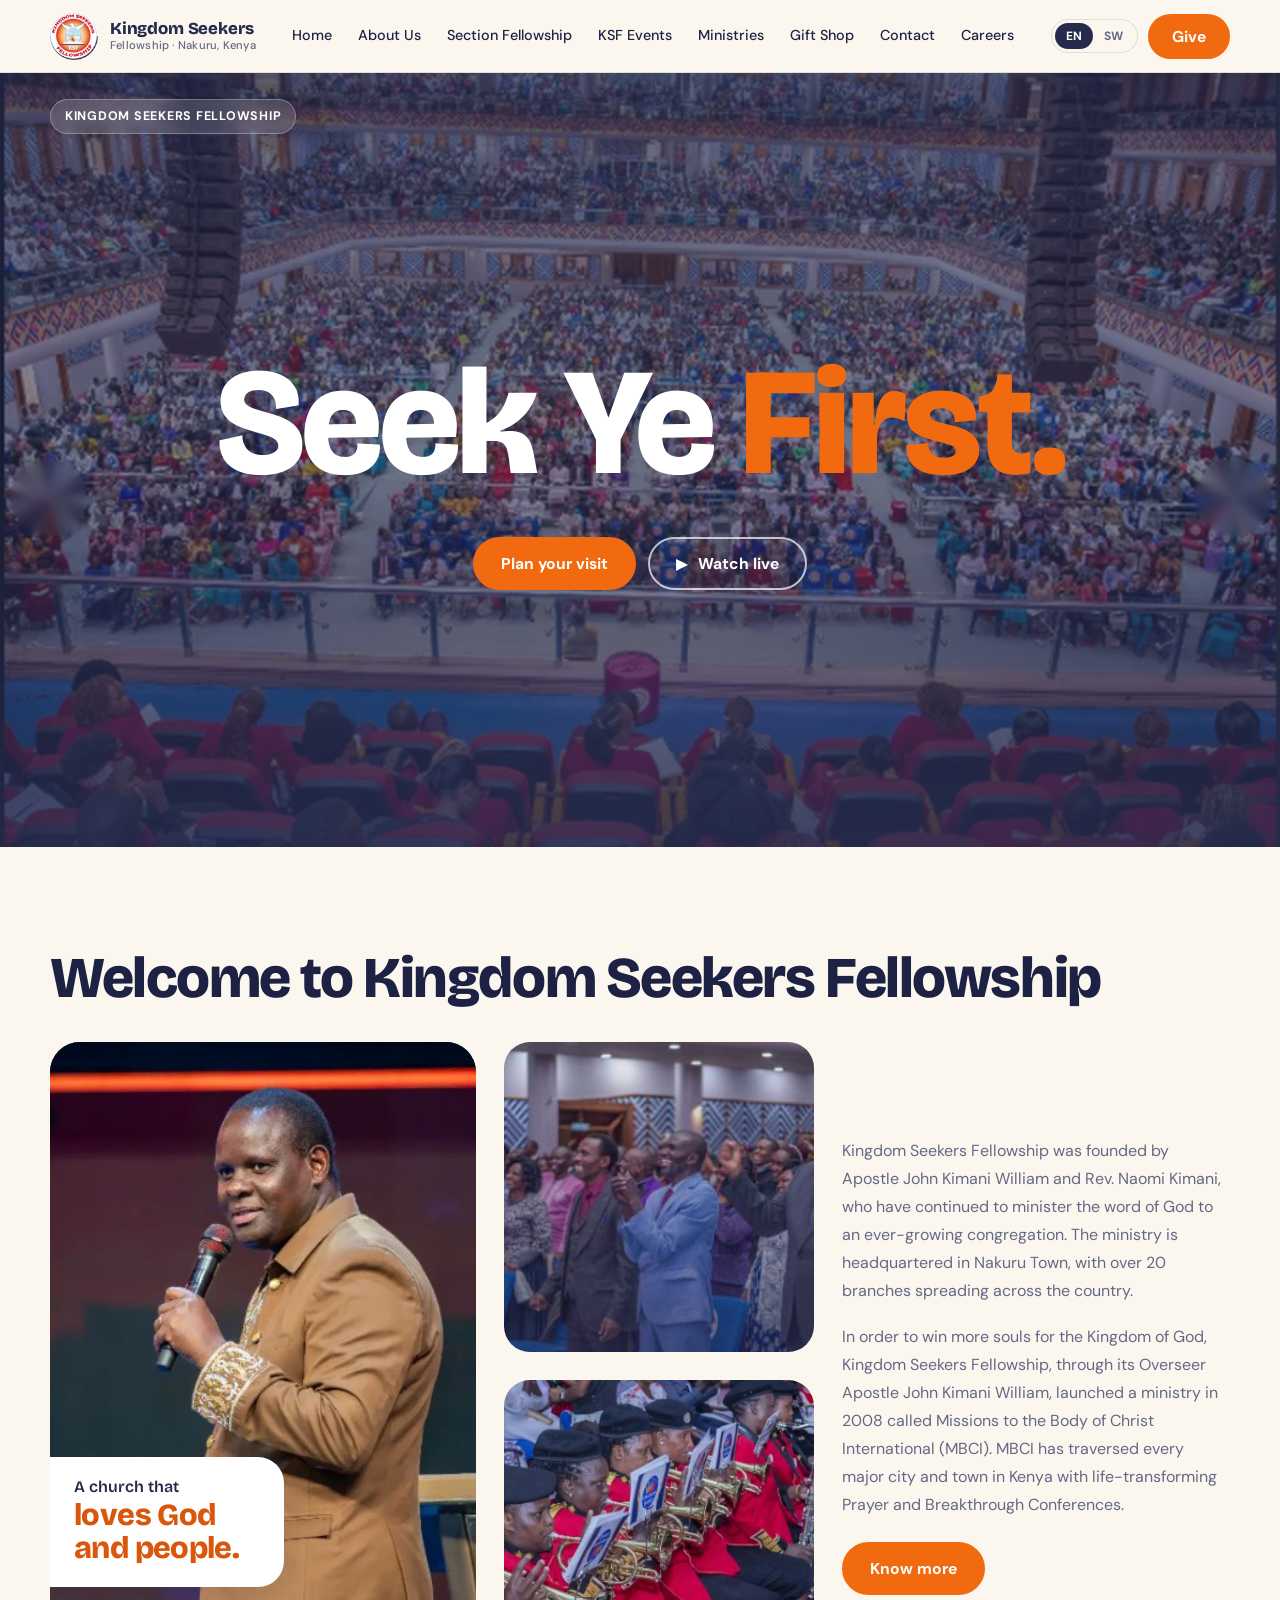
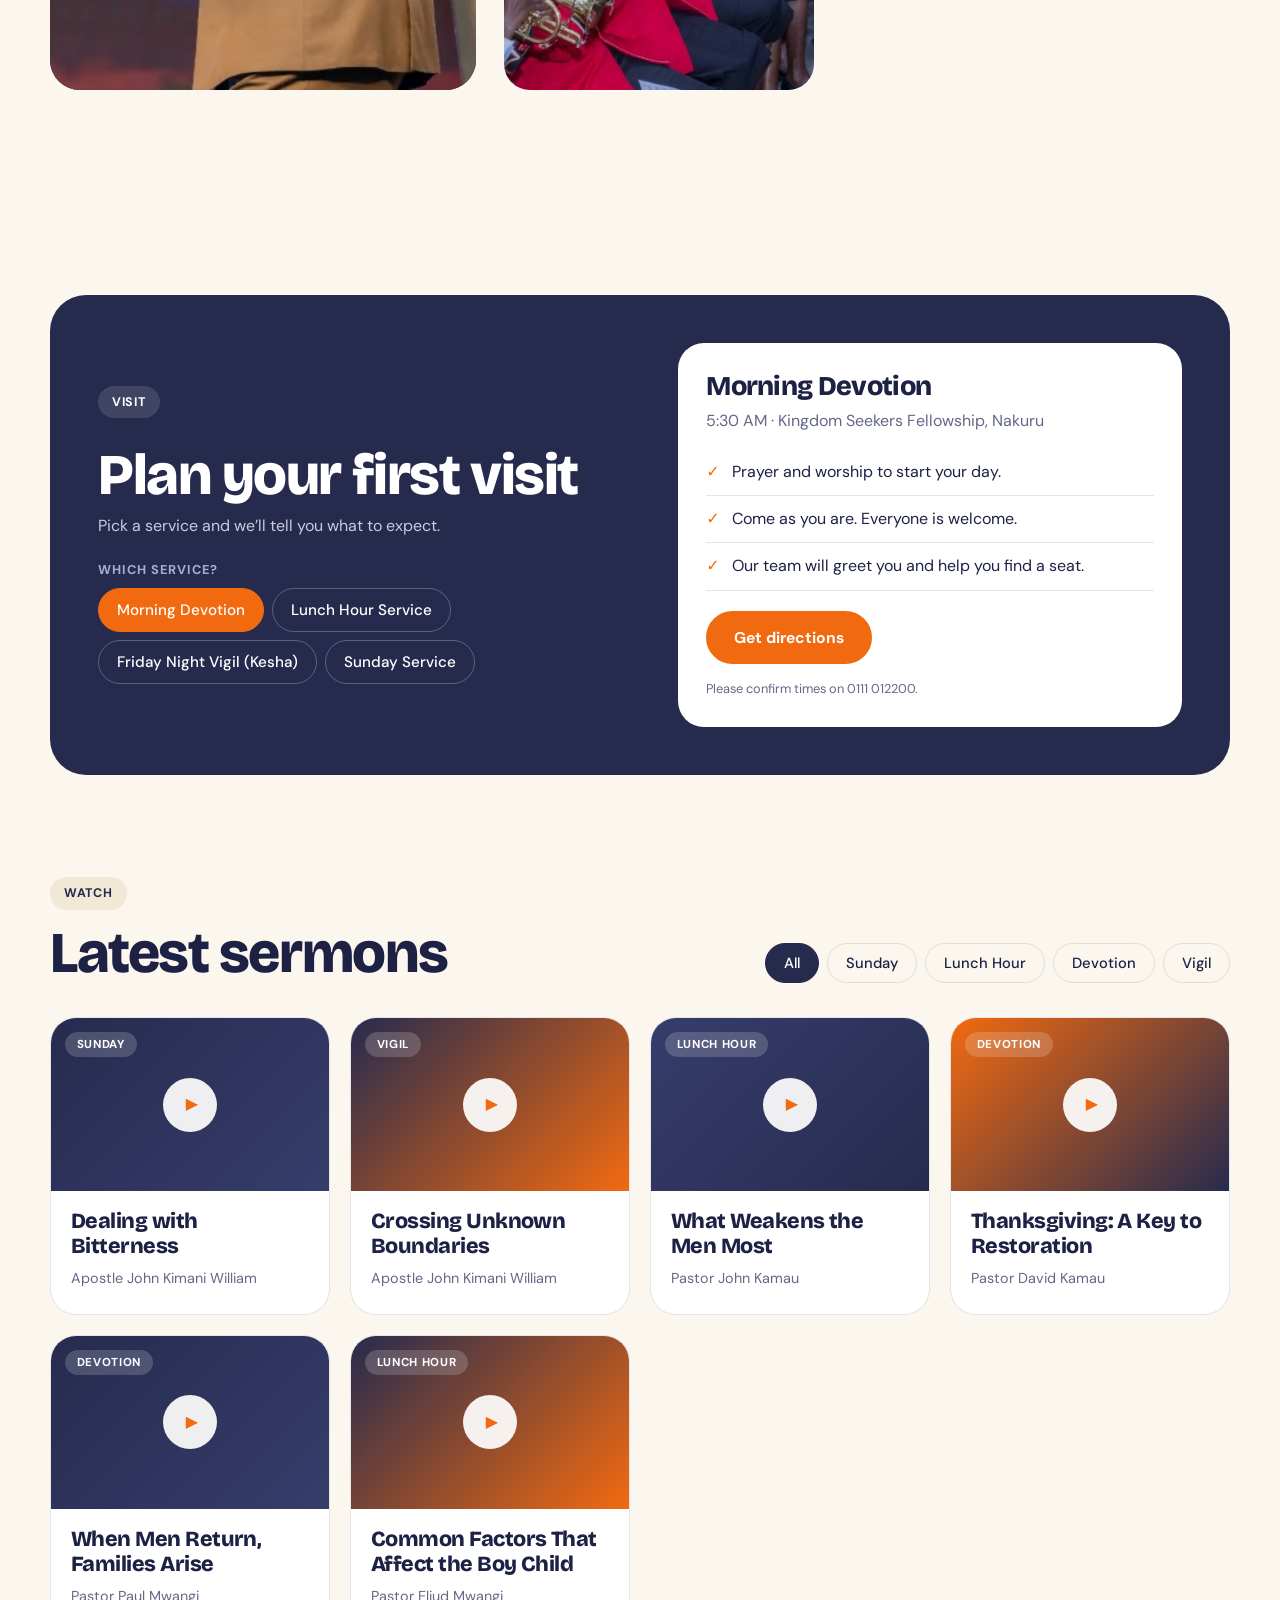
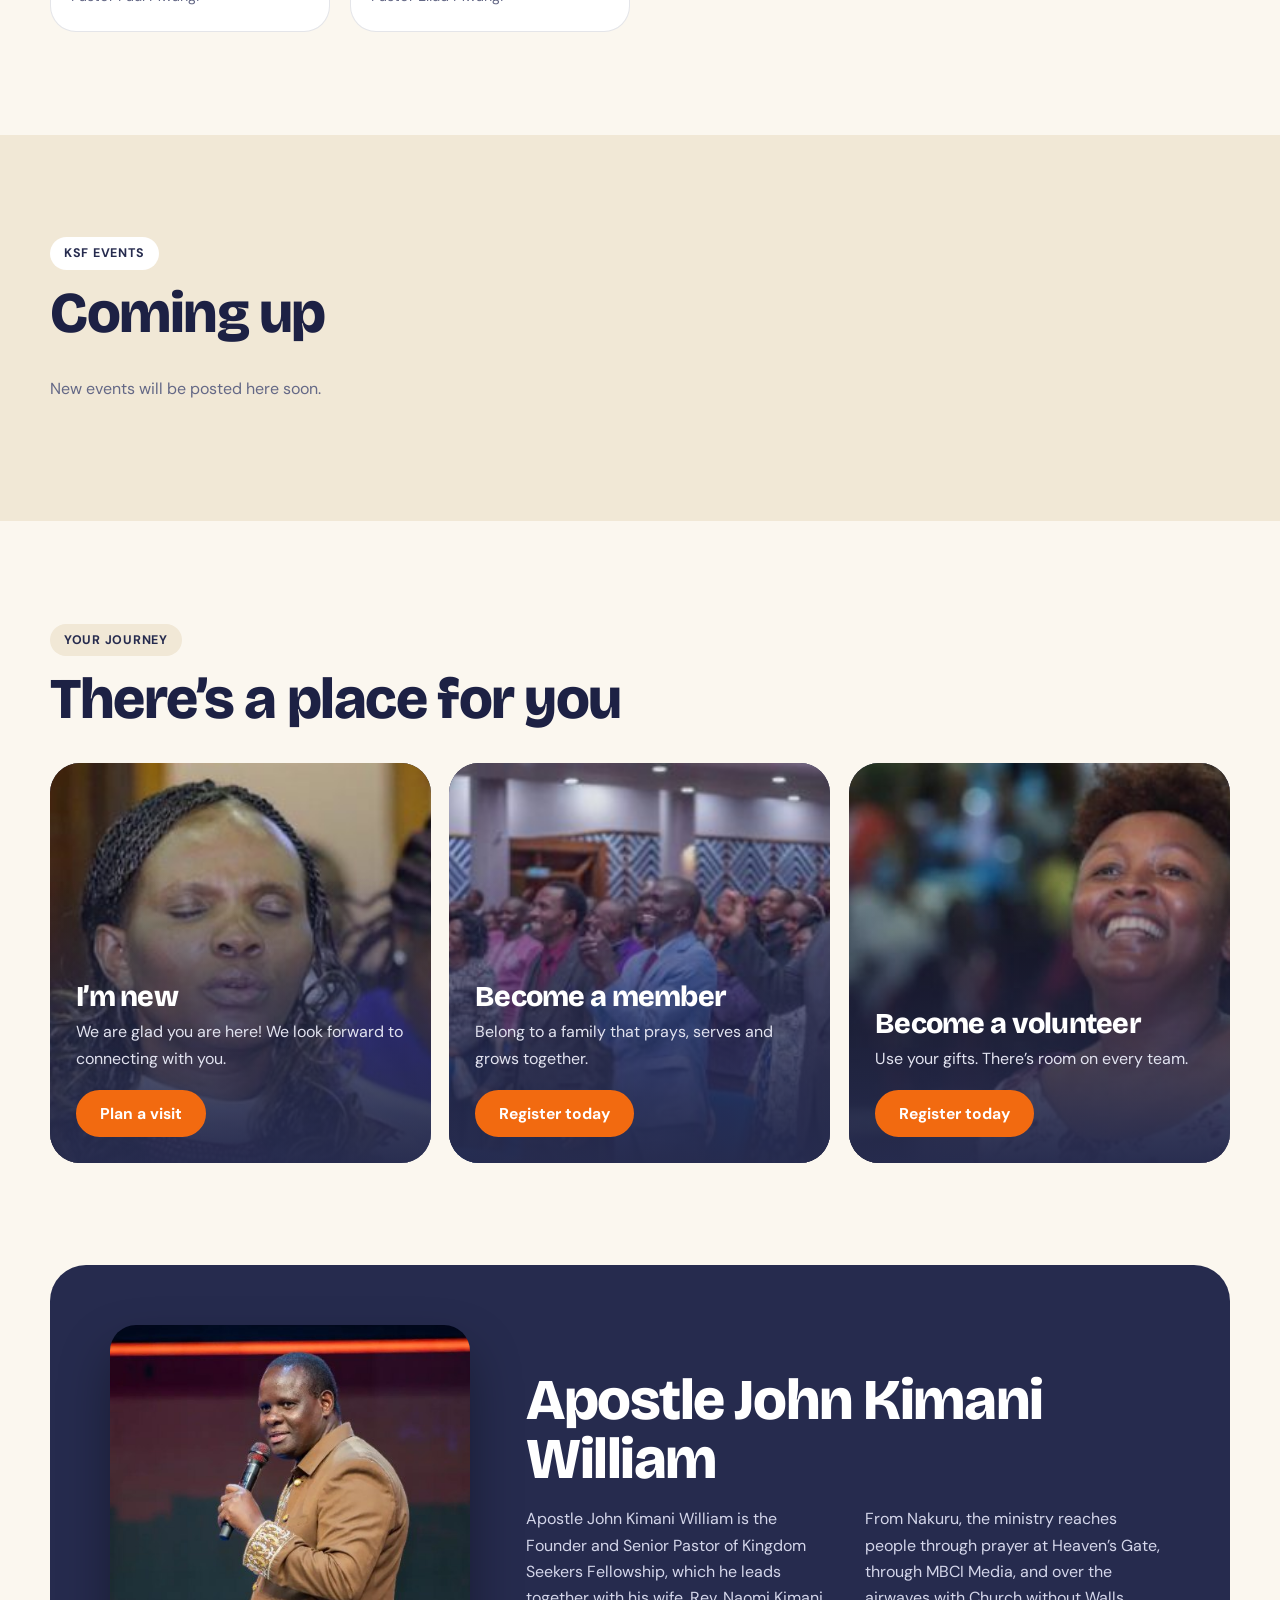
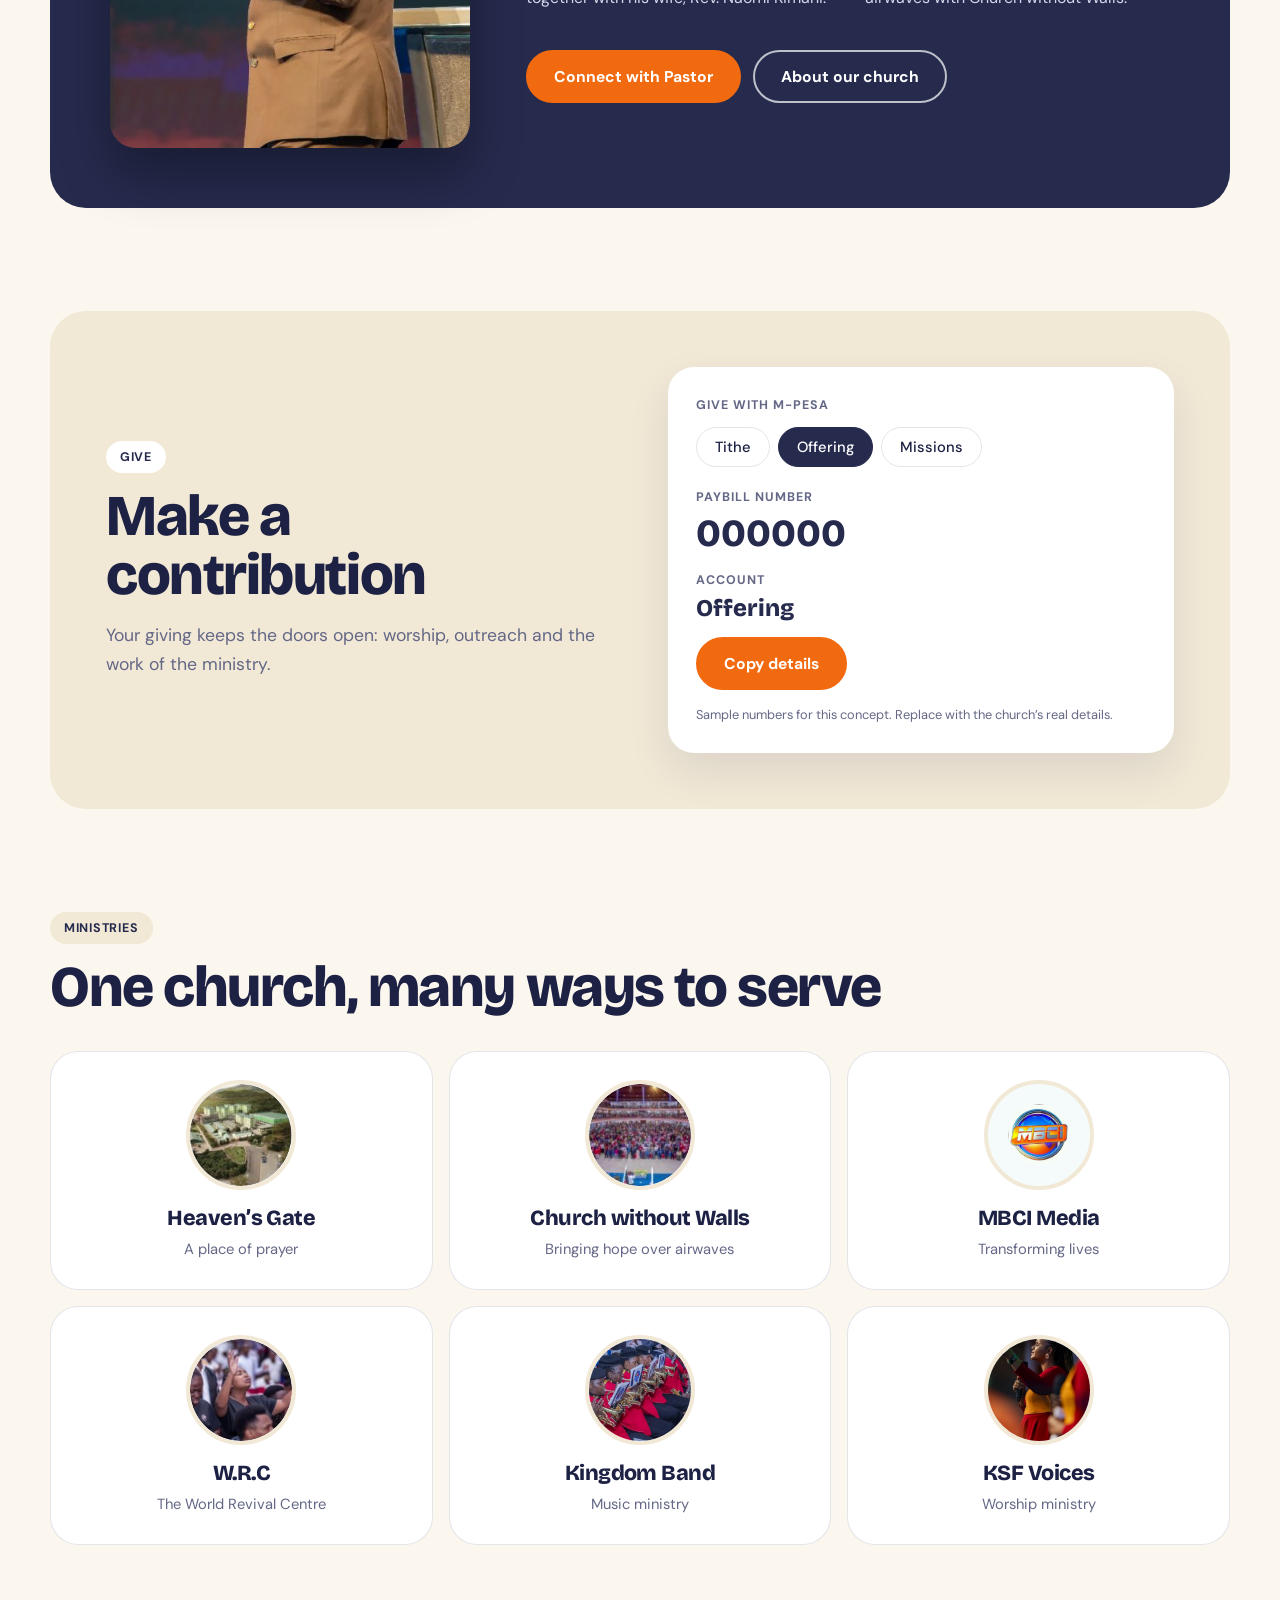
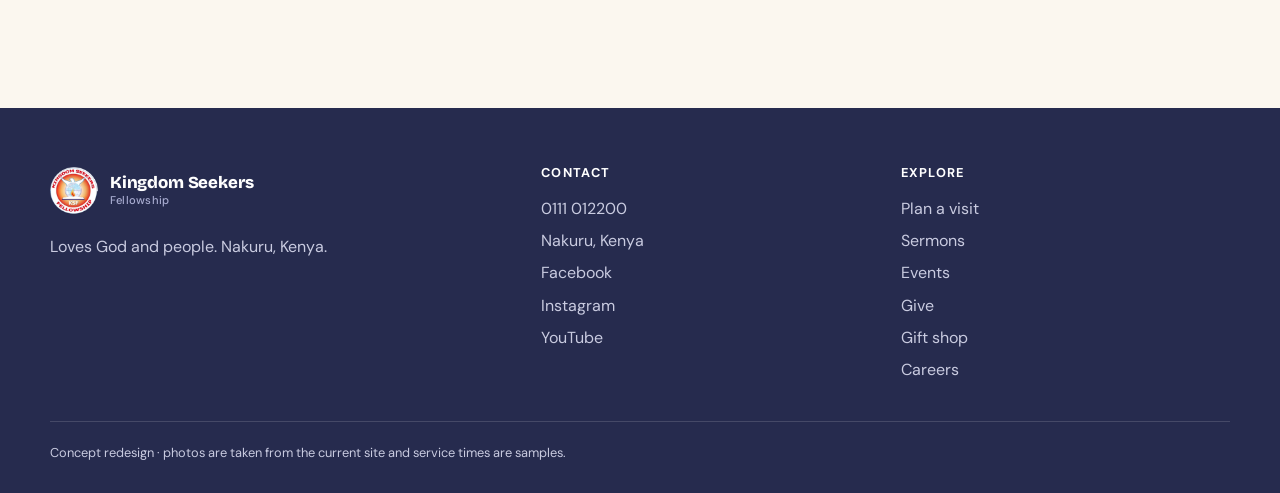
==== index.html @ b2d561f0 "first commit" ====
<!DOCTYPE html>
<html lang="en"><head>
<meta charset="utf-8">
<meta name="viewport" content="width=device-width, initial-scale=1, viewport-fit=cover">
<meta name="color-scheme" content="light">
<title>Kingdom Seekers Fellowship — Seek Ye First (concept)</title>
<link rel="preconnect" href="https://fonts.googleapis.com"><link rel="preconnect" href="https://fonts.gstatic.com" crossorigin>
<link href="https://fonts.googleapis.com/css2?family=Bricolage+Grotesque:opsz,wght@12..96,500;12..96,700;12..96,800&family=DM+Sans:wght@400;500;700&display=swap" rel="stylesheet">
<link rel="stylesheet" href="style.css">
<link rel="stylesheet" href="fixes.css">
<link rel="stylesheet" href="intro.css">
</head>
<body>
<header><div class="w nb">
  <a class="br" href="#top"><img src="images/logo.png" alt="KSF logo"><span>Kingdom Seekers<small>Fellowship · Nakuru, Kenya</small></span></a>
  <nav id="nav"><a href="#top" data-t="home">Home</a><a href="about.html" data-t="about">About Us</a><a href="#" data-soon>Section Fellowship</a><a href="#events" data-t="kev">KSF Events</a><a href="#ministries" data-t="min">Ministries</a><a href="#" data-soon data-t="gift">Gift Shop</a><a href="#contact" data-t="contact">Contact</a><a href="#" data-soon data-t="careers">Careers</a><a class="ng" href="#give" data-t="give">Give</a></nav>
  <div class="rt"><div class="lg" role="group" aria-label="Language"><button data-l="en" aria-pressed="true">EN</button><button data-l="sw" aria-pressed="false">SW</button></div><a class="btn" href="#give" data-t="give">Give</a><button class="mn" id="mn" aria-label="Menu" aria-expanded="false">☰</button></div>
</div></header>
<main id="top">
<section class="hero" style="--hb:url(images/hero.jpg)"><span class="eb" data-t="eb">Kingdom Seekers Fellowship</span><div class="w"><h1 class="rv"><span data-t="h1a">Seek Ye</span> <em data-t="h1b">First.</em></h1><div class="row rv"><a class="btn" href="#visit" data-t="plan">Plan your visit</a><a class="btn o" href="#watch"><span aria-hidden="true">▶</span><span data-t="wl">Watch live</span></a></div></div></section>

<section class="sec" id="intro"><div class="w">
  <div class="hd rv"><div><h2 data-t="wel">Welcome to Kingdom Seekers Fellowship</h2></div></div>
  <div class="wl rv">
    <div class="wl-main">
      <img src="images/apostle.jpg" alt="Apostle John Kimani William ministering at the pulpit">
      <p class="wl-tag"><span data-t="wt1">A church that</span><b data-t="wt2">loves God and people.</b></p>
    </div>
    <div class="wl-stack">
      <img src="images/crowd.jpg" alt="The congregation worshipping in the main auditorium">
      <img src="images/band.jpg" alt="The praise team leading worship on stage">
    </div>
    <div class="wl-text">
      <p data-t="wlp1">Kingdom Seekers Fellowship was founded by Apostle John Kimani William and Rev. Naomi Kimani, who have continued to minister the word of God to an ever-growing congregation. The ministry is headquartered in Nakuru Town, with over 20 branches spreading across the country.</p>
      <p data-t="wlp2">In order to win more souls for the Kingdom of God, Kingdom Seekers Fellowship, through its Overseer Apostle John Kimani William, launched a ministry in 2008 called Missions to the Body of Christ International (MBCI). MBCI has traversed every major city and town in Kenya with life-transforming Prayer and Breakthrough Conferences.</p>
      <a class="btn" href="about.html" data-t="wlk">Know more</a>
    </div>
  </div>
</div></section>

<section class="sec" id="visit"><div class="w"><div class="plan rv"><div class="pg"><div class="pl"><span class="eb" style="background:rgba(255,255,255,.12);color:#fff" data-t="visit">Visit</span><h2 data-t="pv">Plan your first visit</h2><p>Pick a service and we’ll tell you what to expect.</p><div class="q"><h4>Which service?</h4><div class="opts" id="o1"></div></div></div><div class="res" id="res"></div></div></div></div></section>

<section class="sec" id="watch" style="padding-top:0"><div class="w">
  <div class="hd rv"><div><span class="eb" data-t="watch">Watch</span><h2>Latest sermons</h2></div><div class="chips" id="sf" role="group" aria-label="Filter sermons"></div></div>
  <div class="gr" id="sg"></div></div></section>

<section class="sec" id="events" style="background:var(--sand)"><div class="w"><div class="hd rv"><div><span class="eb" style="background:#fff" data-t="kev">KSF Events</span><h2>Coming up</h2></div></div>
<article class="fest rv" id="fest"><button class="fl" id="flb" type="button" aria-label="View the flyer larger"><img src="images/flyer.jpg" alt="Flyer: November Word and Prayer Festival, 2nd to 6th November 2026"></button>
<div class="fd"><span class="cd" id="cd">2nd – 6th November 2026</span><h3>November Word &amp; Prayer Festival</h3><p class="th2">Praying for the Mountain of Business · Divine Strategies for Wealth</p>
<p class="qt">Tired of toiling without seeing profit? <b>Isaiah 48:17</b> “I am the LORD thy God which teacheth thee to profit!”</p>
<p>Come and receive divine strategies for wealth creation as ministers carrying diverse graces in the marketplace minister to us.</p>
<ul class="mt"><li><strong>Dates</strong><span>2nd – 6th November 2026</span></li><li><strong>Venue</strong><span>Heaven’s Gate Prayer Mountain – Church Without Walls</span></li><li><strong>Sessions</strong><span>Morning Devotion · 5:30 AM<br>Lunch Hour · 12:30 PM<br>Kesha (Overnight Prayer) · Friday, 9:30 PM<br>Other sessions · 9:30 AM &amp; 3:30 PM</span></li></ul>
<p style="color:var(--mute)">Don’t miss this divine appointment. Invite your family, friends and business associates!</p>
<div class="row"><a class="btn" id="wa" target="_blank" rel="noopener" href="#">Invite someone</a><a class="btn o" target="_blank" rel="noopener" href="https://www.google.com/maps/search/?api=1&query=Heaven%27s+Gate+Prayer+Mountain+Church+Without+Walls">Get directions</a><a class="btn o" id="gc2" target="_blank" rel="noopener" href="#">Add to calendar</a></div></div></article>
<p id="noev" class="rv" style="display:none;color:var(--mute)">New events will be posted here soon.</p></div></section>
<dialog class="dlg" id="fd"><button type="button" id="fx" aria-label="Close">×</button><img src="images/flyer.jpg" alt="November Word and Prayer Festival flyer"></dialog>

<section class="sec"><div class="w"><div class="hd rv"><div><span class="eb">Your journey</span><h2>There’s a place for you</h2></div></div>
  <div class="jg"><article class="jc" data-tilt="5"><img src="images/new.jpg" alt="A woman in prayer"><h3>I’m new</h3><p>We are glad you are here! We look forward to connecting with you.</p><a class="btn" href="#visit">Plan a visit</a></article>
  <article class="jc" data-tilt="5"><img src="images/crowd.jpg" alt="Members worshipping together"><h3>Become a member</h3><p>Belong to a family that prays, serves and grows together.</p><a class="btn" href="#contact">Register today</a></article>
  <article class="jc" data-tilt="5"><img src="images/vol.jpg" alt="A smiling volunteer"><h3>Become a volunteer</h3><p>Use your gifts. There’s room on every team.</p><a class="btn" href="#contact">Register today</a></article></div></div></section>

<section class="sec" id="pastor" style="padding-top:0"><div class="w"><div class="apo rv"><img src="images/apostle.jpg" alt="Apostle John Kimani William ministering"><div><h2>Apostle John Kimani William</h2><div class="cols"><p>Apostle John Kimani William is the Founder and Senior Pastor of Kingdom Seekers Fellowship, which he leads together with his wife, Rev. Naomi Kimani.</p><p>From Nakuru, the ministry reaches people through prayer at Heaven’s Gate, through MBCI Media, and over the airwaves with Church without Walls.</p></div><div class="row"><a class="btn" href="#contact">Connect with Pastor</a><a class="btn o apo-more" style="color:#fff;border-color:rgba(255,255,255,.7)" href="about.html">About our church</a></div></div></div></div></section><section class="sec" id="give" style="padding-top:0"><div class="w"><div class="give rv">
  <div><span class="eb" style="background:#fff" data-t="give">Give</span><h2>Make a contribution</h2><p style="color:var(--mute);font-size:1.1rem;margin:16px 0 0">Your giving keeps the doors open: worship, outreach and the work of the ministry.</p></div>
  <div class="mp"><small>Give with M-Pesa</small><div class="chips" id="gc"></div><small>Paybill number</small><div class="no" id="pb">000000</div><small>Account</small><div class="no" id="ac" style="font-size:1.5rem">Offering</div><button class="btn" id="cp">Copy details</button><p style="margin:14px 0 0;color:var(--mute);font-size:.8rem">Sample numbers for this concept. Replace with the church’s real details.</p></div>
</div></div></section>



<section class="sec" id="ministries" style="padding-top:0"><div class="w"><div class="hd rv"><div><span class="eb" data-t="min">Ministries</span><h2>One church, many ways to serve</h2></div></div>
  <div class="mg"><a class="mc rv" href="#" data-soon><img src="images/hg.jpg" alt="Heaven’s Gate"><h3>Heaven’s Gate</h3><p>A place of prayer</p></a><a class="mc rv" href="#" data-soon><img src="images/cww.jpg" alt="Church without Walls"><h3>Church without Walls</h3><p>Bringing hope over airwaves</p></a><a class="mc mc-logo rv" href="#" data-soon><img src="images/mbci.png" alt="MBCI Media"><h3>MBCI Media</h3><p>Transforming lives</p></a><a class="mc rv" href="#" data-soon><img src="images/wrc.jpg" alt="W.R.C"><h3>W.R.C</h3><p>The World Revival Centre</p></a><a class="mc rv" href="#" data-soon><img src="images/band.jpg" alt="Kingdom Band"><h3>Kingdom Band</h3><p>Music ministry</p></a><a class="mc rv" href="#" data-soon><img src="images/voices.jpg" alt="KSF Voices"><h3>KSF Voices</h3><p>Worship ministry</p></a></div></div></section>
</main>
<footer id="contact"><div class="w"><div class="fg">
  <div><a class="br" href="#top"><img src="images/logo.png" alt=""><span>Kingdom Seekers<small>Fellowship</small></span></a><p style="margin:16px 0 0;max-width:24rem">Loves God and people. Nakuru, Kenya.</p></div>
  <div><h4>Contact</h4><a href="tel:+2540111012200">0111 012200</a><a href="#contact">Nakuru, Kenya</a><a href="#" data-soon>Facebook</a><a href="#" data-soon>Instagram</a><a href="#" data-soon>YouTube</a></div>
  <div><h4>Explore</h4><a href="#visit">Plan a visit</a><a href="#watch">Sermons</a><a href="#events">Events</a><a href="#give">Give</a><a href="#" data-soon>Gift shop</a><a href="#" data-soon>Careers</a></div></div>
  <p class="cp">Concept redesign · photos are taken from the current site and service times are samples.</p></div></footer>
<nav class="bar" aria-label="Quick actions"><a href="#watch"><span aria-hidden="true">▶</span><span data-t="wl">Watch live</span></a><a href="#visit" data-t="plan2">Visit</a><a class="g" href="#give" data-t="give">Give</a></nav>
<div id="toast" role="status" aria-live="polite"></div>
<script src="script.js"></script>
</body>
</html>
---- style.css ----
:root{--navy:#262b4e;--navy2:#363d6b;--or:#f26a10;--or2:#d9560a;--iv:#fbf7ef;--sand:#f1e8d6;--ink:#1d2144;--mute:#646886;--line:rgba(38,43,78,.12);--h:'Bricolage Grotesque','DM Sans',system-ui,sans-serif;--b:'DM Sans',system-ui,-apple-system,'Segoe UI',sans-serif;box-sizing:border-box;padding-top:env(safe-area-inset-top,0px);color-scheme:light}
*,*::before,*::after{box-sizing:inherit}
html{scroll-behavior:smooth;scroll-padding-top:90px}
body{margin:0;background:var(--iv);color:var(--ink);font:400 1rem/1.65 var(--b);overflow-x:clip;padding-bottom:calc(76px + env(safe-area-inset-bottom,0px))}
@media(min-width:800px){body{padding-bottom:0}}
a{color:inherit;text-decoration:none}img{display:block;max-width:100%}
h1,h2,h3{margin:0;font-family:var(--h);font-weight:800;line-height:1.02;letter-spacing:-.025em}
h1{font-size:clamp(3.3rem,10vw,7.4rem)}h1 em{font-style:normal;color:var(--or)}
h2{font-size:clamp(2.1rem,5vw,3.6rem)}h3{font-size:1.35rem;line-height:1.15}
.w{width:min(1180px,100% - 36px);margin-inline:auto}
.sec{padding:clamp(56px,8vw,104px) 0}
.eb{display:inline-block;margin:0 0 14px;padding:6px 14px;border-radius:99px;background:var(--sand);color:var(--navy);font-size:.78rem;font-weight:700;letter-spacing:.06em;text-transform:uppercase}
.btn{display:inline-flex;align-items:center;justify-content:center;gap:10px;padding:14px 26px;border:2px solid var(--or);border-radius:99px;background:var(--or);color:#fff;font:700 .98rem var(--b);cursor:pointer;transition:transform .25s,background .25s,color .25s,box-shadow .25s}
.btn:hover{transform:translateY(-2px);background:var(--or2);border-color:var(--or2);box-shadow:0 10px 24px rgba(242,106,16,.3)}
.btn.o{background:transparent;color:var(--navy);border-color:var(--navy)}.btn.o:hover{background:var(--navy);color:#fff;box-shadow:none}
.live{width:9px;height:9px;border-radius:50%;background:#1fb35a;box-shadow:0 0 0 0 rgba(31,179,90,.6);animation:pu 2s infinite}.off{background:#b8b3a4;animation:none}
@keyframes pu{70%{box-shadow:0 0 0 9px rgba(31,179,90,0)}100%{box-shadow:0 0 0 0 rgba(31,179,90,0)}}
header{position:sticky;top:env(safe-area-inset-top,0px);z-index:50;background:rgba(251,247,239,.86);-webkit-backdrop-filter:blur(14px);backdrop-filter:blur(14px);border-bottom:1px solid var(--line)}
.nb{display:flex;align-items:center;justify-content:space-between;gap:18px;height:72px}
.br{display:flex;align-items:center;gap:12px;font:800 1.05rem/1.1 var(--h);letter-spacing:-.01em;color:var(--navy)}.br img{width:48px;height:48px}.br small{display:block;font:500 .7rem var(--b);color:var(--mute);letter-spacing:.02em}
nav{display:none;gap:4px}nav a{padding:9px 14px;border-radius:99px;font-weight:500;font-size:.95rem;transition:background .2s}nav a:hover{background:var(--sand)}
.rt{display:flex;align-items:center;gap:10px}
.lg{display:flex;padding:3px;border:1px solid var(--line);border-radius:99px}.lg button{padding:5px 11px;border:0;border-radius:99px;background:none;color:var(--mute);font:700 .75rem var(--b);cursor:pointer}.lg button[aria-pressed=true]{background:var(--navy);color:#fff}
.mn{display:grid;place-items:center;width:44px;height:44px;border:1px solid var(--line);border-radius:50%;background:none;font-size:1.2rem;cursor:pointer}
.rt .btn{padding:10px 22px}
@media(max-width:1119px){nav.open{display:flex;flex-direction:column;position:absolute;left:0;right:0;top:72px;padding:14px 18px 20px;background:var(--iv);border-bottom:1px solid var(--line)}nav.open a{padding:13px 8px;font-size:1.1rem;border-bottom:1px solid var(--line);border-radius:0}.rt .btn{display:none}}
@media(min-width:1120px){nav{display:flex}.mn{display:none}.ng{display:none}}
.hero{padding:clamp(34px,6vw,80px) 0 clamp(50px,7vw,90px)}
.hg{display:grid;gap:40px;align-items:center}@media(min-width:900px){.hg{grid-template-columns:1.1fr .9fr;gap:56px}}
.lede{max-width:34rem;margin:22px 0 30px;font-size:1.15rem;color:var(--mute)}
.row{display:flex;flex-wrap:wrap;gap:12px}
.ph{position:relative}.ph img.m{width:100%;aspect-ratio:4/4.4;object-fit:cover;border-radius:34px;box-shadow:0 30px 60px rgba(38,43,78,.25);transform:perspective(1000px) rotateX(var(--rx,0deg)) rotateY(var(--ry,0deg));transition:transform .4s ease-out}
.chip{position:absolute;left:-14px;bottom:26px;display:flex;align-items:center;gap:12px;max-width:calc(100% - 20px);padding:14px 20px 14px 16px;border-radius:20px;background:#fff;box-shadow:0 16px 40px rgba(38,43,78,.2)}
.chip b{display:block;font:800 1rem/1.2 var(--h)}.chip span{font-size:.82rem;color:var(--mute)}
.tag{position:absolute;right:-8px;top:24px;padding:10px 16px;border-radius:99px;background:var(--navy);color:#fff;font:700 .8rem var(--b);transform:rotate(4deg)}
.plan{background:var(--navy);color:#fff;border-radius:36px;padding:clamp(26px,5vw,56px)}
.plan h2{color:#fff}.plan p{color:#c9cbe0}
.pg{display:grid;gap:30px;margin-top:30px}@media(min-width:900px){.pg{grid-template-columns:1fr 1fr;gap:50px}}
.q{margin-bottom:22px}.q h4{margin:0 0 10px;font:700 .8rem var(--b);letter-spacing:.08em;text-transform:uppercase;color:#a8acd0}
.opts{display:flex;flex-wrap:wrap;gap:8px}
.opt{padding:11px 18px;border:1.5px solid rgba(255,255,255,.25);border-radius:99px;background:none;color:#fff;font:500 .95rem var(--b);cursor:pointer;transition:all .2s}.opt:hover{border-color:#fff}.opt[aria-pressed=true]{background:var(--or);border-color:var(--or)}
.res{padding:28px;border-radius:26px;background:#fff;color:var(--ink)}.res h3{font-size:1.7rem;margin-bottom:6px}.res p{color:var(--mute);margin:0 0 14px}
.res ul{margin:0 0 20px;padding:0;list-style:none}.res li{padding:10px 0;border-bottom:1px solid var(--line);display:flex;gap:12px}.res li::before{content:"✓";color:var(--or);font-weight:800}
.hd{display:flex;flex-wrap:wrap;justify-content:space-between;align-items:flex-end;gap:20px;margin-bottom:34px}
.chips{display:flex;flex-wrap:wrap;gap:8px}.ch{padding:9px 18px;border:1.5px solid var(--line);border-radius:99px;background:none;color:var(--ink);font:500 .92rem var(--b);cursor:pointer;transition:all .2s}.ch[aria-pressed=true]{background:var(--navy);border-color:var(--navy);color:#fff}
.gr{display:grid;gap:20px;grid-template-columns:repeat(auto-fill,minmax(270px,1fr))}
.sm{display:block;border-radius:26px;overflow:hidden;background:#fff;border:1px solid var(--line);transition:transform .35s,box-shadow .35s}.sm:hover{transform:translateY(-6px);box-shadow:0 22px 44px rgba(38,43,78,.15)}
.th{position:relative;aspect-ratio:16/10;display:grid;place-items:center;background:linear-gradient(135deg,var(--navy),var(--navy2))}
.th.c1{background:linear-gradient(135deg,#262b4e,#f26a10)}.th.c2{background:linear-gradient(135deg,#363d6b,#262b4e)}.th.c3{background:linear-gradient(135deg,#f26a10,#262b4e)}
.th::after{content:"▶";display:grid;place-items:center;width:54px;height:54px;border-radius:50%;background:rgba(255,255,255,.92);color:var(--or);font-size:1rem;padding-left:4px}
.th i{position:absolute;left:14px;top:14px;padding:5px 12px;border-radius:99px;background:rgba(255,255,255,.18);color:#fff;font:700 .72rem var(--b);font-style:normal;letter-spacing:.06em;text-transform:uppercase;-webkit-backdrop-filter:blur(6px);backdrop-filter:blur(6px)}
.sm div.t{padding:18px 20px 22px}.sm .t h3{margin-bottom:6px;color:var(--ink)}.sm .t span{color:var(--mute);font-size:.9rem}
.ev{display:grid;gap:12px}
.er{display:flex;align-items:center;gap:20px;padding:16px 22px;border:1px solid var(--line);border-radius:22px;background:#fff;transition:transform .25s}.er:hover{transform:translateX(6px)}
.dt{flex:none;display:grid;place-items:center;width:64px;height:64px;border-radius:18px;background:var(--sand);text-align:center;line-height:1.05}.dt b{font:800 1.5rem var(--h)}.dt small{font-size:.68rem;font-weight:700;letter-spacing:.08em;text-transform:uppercase;color:var(--or2)}
.er h3{font-size:1.15rem}.er p{margin:0;color:var(--mute);font-size:.9rem}.er .go{margin-left:auto;font-size:.82rem;font-weight:700;color:var(--or2);white-space:nowrap}
.jg{display:grid;gap:18px}@media(min-width:800px){.jg{grid-template-columns:repeat(3,1fr)}}
.jc{position:relative;display:flex;flex-direction:column;justify-content:flex-end;min-height:400px;padding:26px;border-radius:30px;overflow:hidden;color:#fff;background:var(--navy);transform:perspective(900px) rotateX(var(--rx,0deg)) rotateY(var(--ry,0deg));transition:transform .4s ease-out}
.jc img{position:absolute;inset:0;width:100%;height:100%;object-fit:cover}.jc::before{content:"";position:absolute;inset:0;z-index:1;background:linear-gradient(transparent 28%,rgba(38,43,78,.96))}
.jc>*:not(img){position:relative;z-index:2}.jc h3{color:#fff;font-size:1.8rem;margin-bottom:6px}.jc p{margin:0 0 18px;color:#e2e3f0}.jc .btn{align-self:flex-start;padding:11px 22px}
.give{display:grid;gap:30px;align-items:center;padding:clamp(26px,5vw,56px);border-radius:36px;background:var(--sand)}@media(min-width:900px){.give{grid-template-columns:1fr 1fr;gap:56px}}
.mp{padding:28px;border-radius:26px;background:#fff;box-shadow:0 18px 40px rgba(38,43,78,.1)}.mp small{display:block;color:var(--mute);font-size:.78rem;font-weight:700;letter-spacing:.08em;text-transform:uppercase}
.mp .no{margin:4px 0 16px;font:800 2.4rem/1.1 var(--h);color:var(--navy)}.mp .chips{margin:12px 0 20px}
.ap{position:relative;overflow:hidden;display:grid;gap:18px;padding:clamp(30px,6vw,72px);border-radius:36px;color:#fff;background:var(--navy)}
.ap::before{content:"";position:absolute;inset:0;background:var(--bg) center/cover;opacity:.22}.ap>*{position:relative;max-width:42rem}.ap h2{color:#fff}.ap p{margin:0;color:#d4d6ea}
.mg{display:grid;gap:16px;grid-template-columns:repeat(auto-fill,minmax(240px,1fr))}
.mc{display:flex;flex-direction:column;align-items:center;gap:6px;padding:28px 20px;border:1px solid var(--line);border-radius:28px;background:#fff;text-align:center;transition:transform .3s,box-shadow .3s}.mc:hover{transform:translateY(-6px);box-shadow:0 20px 40px rgba(38,43,78,.12)}
.mc img{width:110px;height:110px;margin-bottom:10px;border-radius:50%;object-fit:cover;border:4px solid var(--sand)}.mc p{margin:0;color:var(--mute);font-size:.92rem}
footer{margin-top:60px;padding:56px 0 30px;background:var(--navy);color:#c9cbe0}
.fg{display:grid;gap:30px}@media(min-width:800px){.fg{grid-template-columns:1.4fr 1fr 1fr}}
footer h4{margin:0 0 12px;color:#fff;font:700 .8rem var(--b);letter-spacing:.1em;text-transform:uppercase}footer a{display:block;padding:3px 0}footer a:hover{color:#fff}
footer .br{color:#fff}footer .br small{color:#a8acd0}.cp{margin:34px 0 0;padding-top:20px;border-top:1px solid rgba(255,255,255,.14);font-size:.8rem}
.bar{position:fixed;left:0;right:0;bottom:0;z-index:60;display:grid;grid-template-columns:1fr 1fr 1fr;gap:8px;padding:10px 12px calc(10px + env(safe-area-inset-bottom,0px));background:rgba(251,247,239,.94);-webkit-backdrop-filter:blur(14px);backdrop-filter:blur(14px);border-top:1px solid var(--line)}
.bar a{display:flex;align-items:center;justify-content:center;gap:8px;padding:12px 6px;border-radius:99px;font:700 .86rem var(--b);color:var(--navy);background:var(--sand)}.bar a.g{background:var(--or);color:#fff}@media(min-width:800px){.bar{display:none}}
.rv{opacity:0;transform:translateY(24px);transition:opacity .8s ease,transform .8s cubic-bezier(.16,1,.3,1)}.rv.in{opacity:1;transform:none}
@media(prefers-reduced-motion:reduce){*,*::before,*::after{animation:none!important;transition:none!important;scroll-behavior:auto!important}.rv{opacity:1;transform:none}}

.hero{position:relative;isolation:isolate;display:grid;place-items:center;min-height:min(86svh,780px);padding:96px 0 80px;text-align:center;color:#fff}
.hero::before{content:"";position:absolute;inset:0;z-index:-2;background:var(--hb) center/cover}
.hero::after{content:"";position:absolute;inset:0;z-index:-1;background:linear-gradient(rgba(38,43,78,.74),rgba(38,43,78,.52) 50%,rgba(38,43,78,.88))}
.hero .eb{position:absolute;left:max(18px,calc((100vw - 1180px)/2));top:26px;margin:0;background:rgba(255,255,255,.14);color:#fff;border:1px solid rgba(255,255,255,.28);-webkit-backdrop-filter:blur(8px);backdrop-filter:blur(8px)}
.hero h1{color:#fff;font-size:clamp(3.6rem,13vw,9.5rem)}.hero .row{justify-content:center;margin-top:36px}
.hero .btn.o{color:#fff;border-color:rgba(255,255,255,.7)}.hero .btn.o:hover{background:#fff;color:var(--navy)}
@media(min-width:1120px){nav a{padding:9px 11px;font-size:.9rem}}
.pg{grid-template-columns:1fr}@media(min-width:900px){.pg{grid-template-columns:1fr 1.1fr}}
.fest{display:grid;gap:30px;padding:clamp(18px,3vw,34px);border-radius:34px;background:#fff;box-shadow:0 24px 60px rgba(38,43,78,.12)}
@media(min-width:900px){.fest{grid-template-columns:minmax(0,370px) 1fr;gap:44px;align-items:center}}
.fl{display:block;width:100%;padding:0;border:0;border-radius:22px;overflow:hidden;background:var(--sand);cursor:zoom-in;transition:transform .4s}.fl:hover{transform:scale(1.02) rotate(-.6deg)}.fl img{width:100%;height:auto}
.cd{display:inline-block;padding:7px 16px;border-radius:99px;background:var(--or);color:#fff;font:700 .8rem var(--b);letter-spacing:.04em}
.fd h3{margin:14px 0 6px;font-size:clamp(1.9rem,4vw,2.9rem);color:var(--navy)}.th2{margin:0 0 14px;color:var(--or2);font-weight:700}
.qt{padding:14px 18px;border-left:4px solid var(--or);border-radius:0 14px 14px 0;background:var(--iv)}.qt b{color:var(--or2)}
.mt{display:grid;gap:12px;margin:18px 0 22px;padding:0;list-style:none}.mt li{display:flex;gap:14px}.mt strong{flex:none;width:84px;padding-top:3px;color:var(--mute);font:700 .74rem var(--b);letter-spacing:.08em;text-transform:uppercase}
.dlg{width:min(540px,94vw);max-height:94vh;padding:0;border:0;background:transparent;overflow:visible}.dlg::backdrop{background:rgba(20,22,45,.82);-webkit-backdrop-filter:blur(6px);backdrop-filter:blur(6px)}
.dlg img{width:100%;height:auto;max-height:92vh;object-fit:contain;border-radius:18px}.dlg button{position:absolute;right:-6px;top:-14px;width:40px;height:40px;border:0;border-radius:50%;background:#fff;color:var(--navy);font-size:1.4rem;cursor:pointer}
.apo{display:grid;gap:34px;align-items:center;padding:clamp(24px,5vw,60px);border-radius:36px;background:var(--navy);color:#fff}
@media(min-width:860px){.apo{grid-template-columns:minmax(0,360px) 1fr;gap:56px}}
.apo img{width:100%;max-width:360px;aspect-ratio:4/4.7;object-fit:cover;margin-inline:auto;border-radius:26px;box-shadow:0 26px 50px rgba(0,0,0,.35)}
.apo h2{margin-bottom:18px;color:#fff}.apo .cols{columns:1;column-gap:34px;margin-bottom:22px}@media(min-width:1000px){.apo .cols{columns:2}}.apo p{margin:0 0 1em;color:#d4d6ea;break-inside:avoid}
.mg{grid-template-columns:repeat(2,1fr)}@media(min-width:900px){.mg{grid-template-columns:repeat(3,1fr)}}@media(max-width:480px){.mc img{width:84px;height:84px}.mc{padding:20px 12px}}
#toast{position:fixed;left:50%;bottom:96px;z-index:80;padding:12px 22px;border-radius:99px;background:var(--navy);color:#fff;font-size:.9rem;opacity:0;transform:translate(-50%,16px);transition:opacity .3s,transform .3s;pointer-events:none}#toast.on{opacity:1;transform:translate(-50%,0)}

/* ===== fixes.css : load after style.css ===== */

/* 1. Plan your first visit: words and white card side by side, level, and compact */
.plan{padding:clamp(28px,4vw,48px) !important}
.plan .pg{
  display:grid !important;
  grid-template-columns:minmax(0,1.05fr) minmax(0,1fr) !important;
  gap:clamp(24px,4vw,56px) !important;
  align-items:center !important;
  margin:0 !important;
}
.plan .pl h2{margin:14px 0 8px}
.plan .pl > p{margin:0 0 22px}
.plan .q{margin:0}
.plan .res{margin:0 !important;min-height:0 !important;align-self:center}
@media (max-width:860px){
  .plan .pg{grid-template-columns:1fr !important}
}

/* 2. MBCI Media: show the logo whole instead of cropping it */
.mc.mc-logo img{
  object-fit:contain !important;
  background:#f5fbfa;
  padding:6%;
  box-sizing:border-box;
}

/* 3. About us section */
.ab{display:grid;gap:clamp(48px,7vw,96px)}
.ab h3{font-size:clamp(1.8rem,3.2vw,2.6rem);line-height:1.1;margin:0 0 16px}
.ab p{color:var(--mute);font-size:1.05rem;line-height:1.75;margin:0;max-width:36rem}
.ab img{display:block;width:100%}

.ab-journey{
  display:grid;
  grid-template-columns:minmax(0,1fr) minmax(0,1fr);
  gap:clamp(24px,5vw,64px);
  align-items:center;
}
.ab-road{width:100%;height:auto;max-height:340px}

.ab-mission{
  display:grid;
  grid-template-columns:minmax(0,1fr) minmax(0,1fr);
  background:#26284f;
  border-radius:28px;
  overflow:hidden;
}
.ab-mission img{height:100%;min-height:320px;object-fit:cover}
.ab-mission .ab-txt{padding:clamp(28px,5vw,64px);align-self:center}
.ab-mission h3{color:#fff}
.ab-mission p{color:rgba(255,255,255,.86)}

.ab-mbci{
  display:grid;
  grid-template-columns:minmax(0,1.1fr) minmax(0,1fr);
  gap:clamp(24px,5vw,64px);
  align-items:center;
}
.ab-mbci img{border-radius:24px;aspect-ratio:4/3;object-fit:cover}
.ab-mbci h3{font-size:clamp(1.6rem,2.8vw,2.2rem)}

.ab-tent img{
  height:clamp(240px,36vw,420px);
  object-fit:cover;
  border-radius:28px;
}
.ab-tent-card{
  position:relative;
  max-width:46rem;
  margin:-72px auto 0;
  padding:clamp(24px,4vw,40px);
  background:#fff;
  border-radius:24px;
  text-align:center;
  box-shadow:0 20px 50px rgba(38,40,79,.14);
}
.ab-tent-card p{margin:0 auto}

@media (max-width:860px){
  .ab-journey,.ab-mission,.ab-mbci{grid-template-columns:1fr}
  .ab-mission img{min-height:240px;max-height:320px}
  .ab-tent-card{margin:-48px 16px 0}
}
---- intro.css ----
/* ===== intro.css : Welcome section on the homepage (load after style.css) ===== */
.wl{
  display:grid;
  grid-template-columns:minmax(0,1.1fr) minmax(0,.8fr) minmax(0,1fr);
  gap:clamp(18px,3vw,28px);
  align-items:stretch;
}
.wl-main{position:relative;min-height:460px;border-radius:30px;overflow:hidden;background:var(--navy)}
.wl-main img{position:absolute;inset:0;width:100%;height:100%;object-fit:cover}
.wl-tag{
  position:absolute;left:0;bottom:16%;z-index:2;margin:0;
  display:grid;gap:2px;
  padding:20px 30px 22px 24px;
  background:#fff;border-radius:0 26px 26px 0;
  box-shadow:0 14px 36px rgba(38,43,78,.18);
}
.wl-tag span{font:600 1rem var(--h);color:var(--navy)}
.wl-tag b{font:800 clamp(1.5rem,2.4vw,2rem)/1.08 var(--h);letter-spacing:-.02em;color:var(--or2);max-width:9ch}
.wl-stack{display:grid;grid-template-rows:1fr 1fr;gap:clamp(18px,3vw,28px)}
.wl-stack img{width:100%;height:100%;min-height:200px;object-fit:cover;border-radius:26px}
.wl-text{align-self:center}
.wl-text p{margin:0 0 1.1em;color:var(--mute);line-height:1.75}
.wl-text .btn{margin-top:6px}
@media (max-width:980px){
  .wl{grid-template-columns:minmax(0,1fr) minmax(0,1fr)}
  .wl-text{grid-column:1/-1}
}
@media (max-width:620px){
  .wl{grid-template-columns:1fr}
  .wl-main{min-height:380px}
  .wl-stack{grid-template-columns:1fr 1fr;grid-template-rows:auto}
  .wl-stack img{min-height:150px;aspect-ratio:1/1}
}
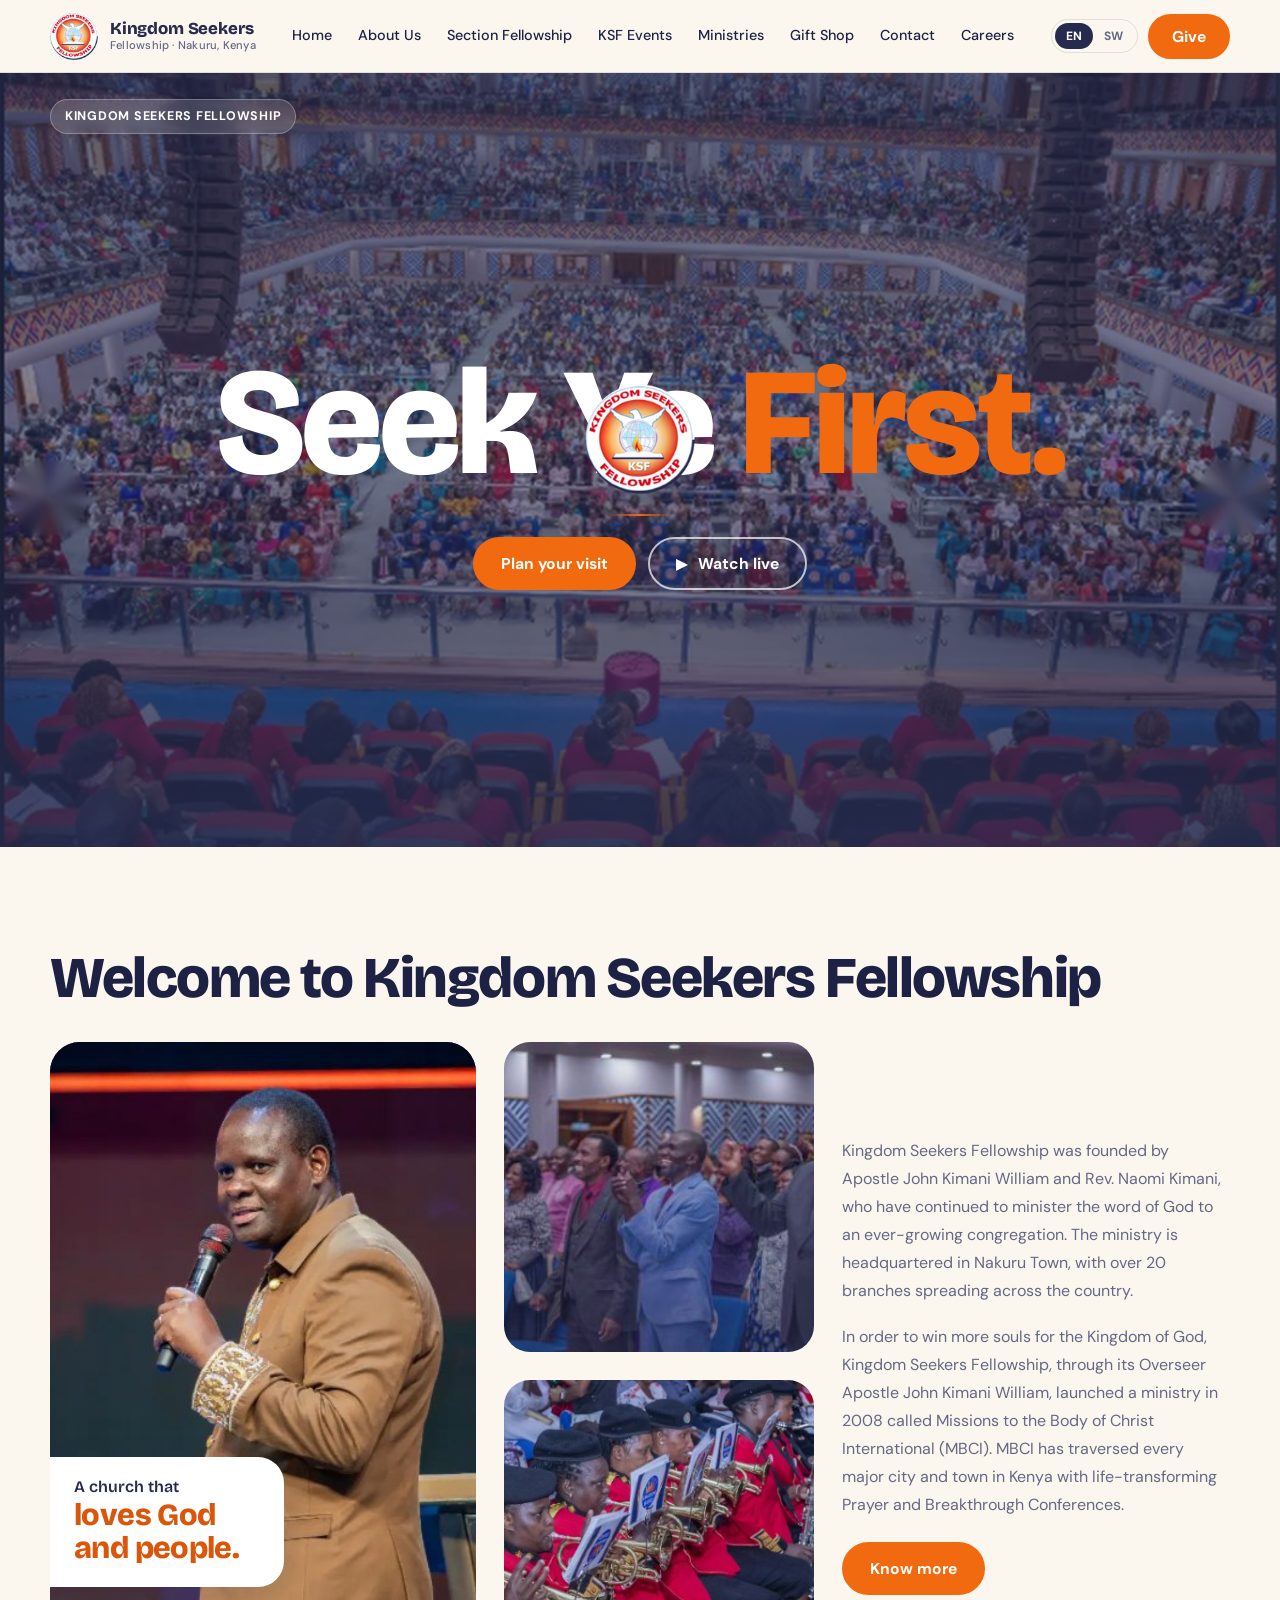
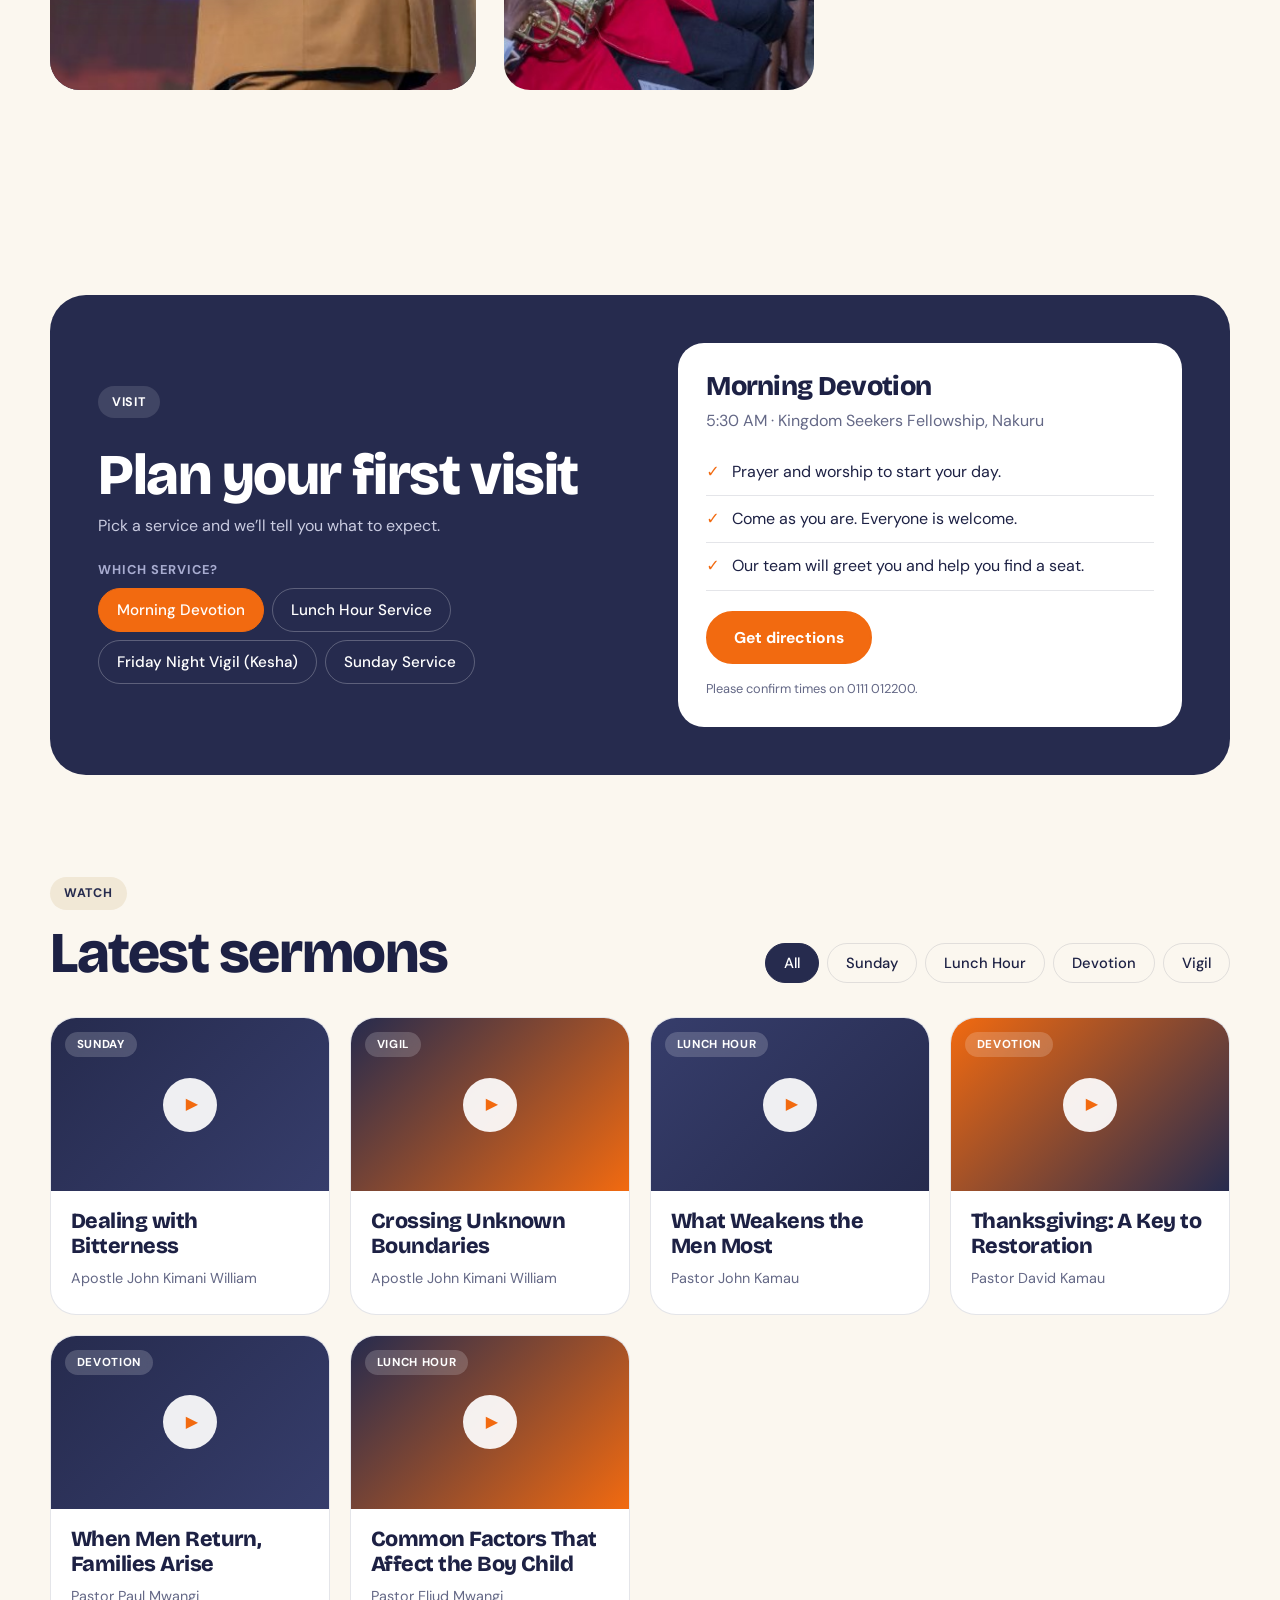
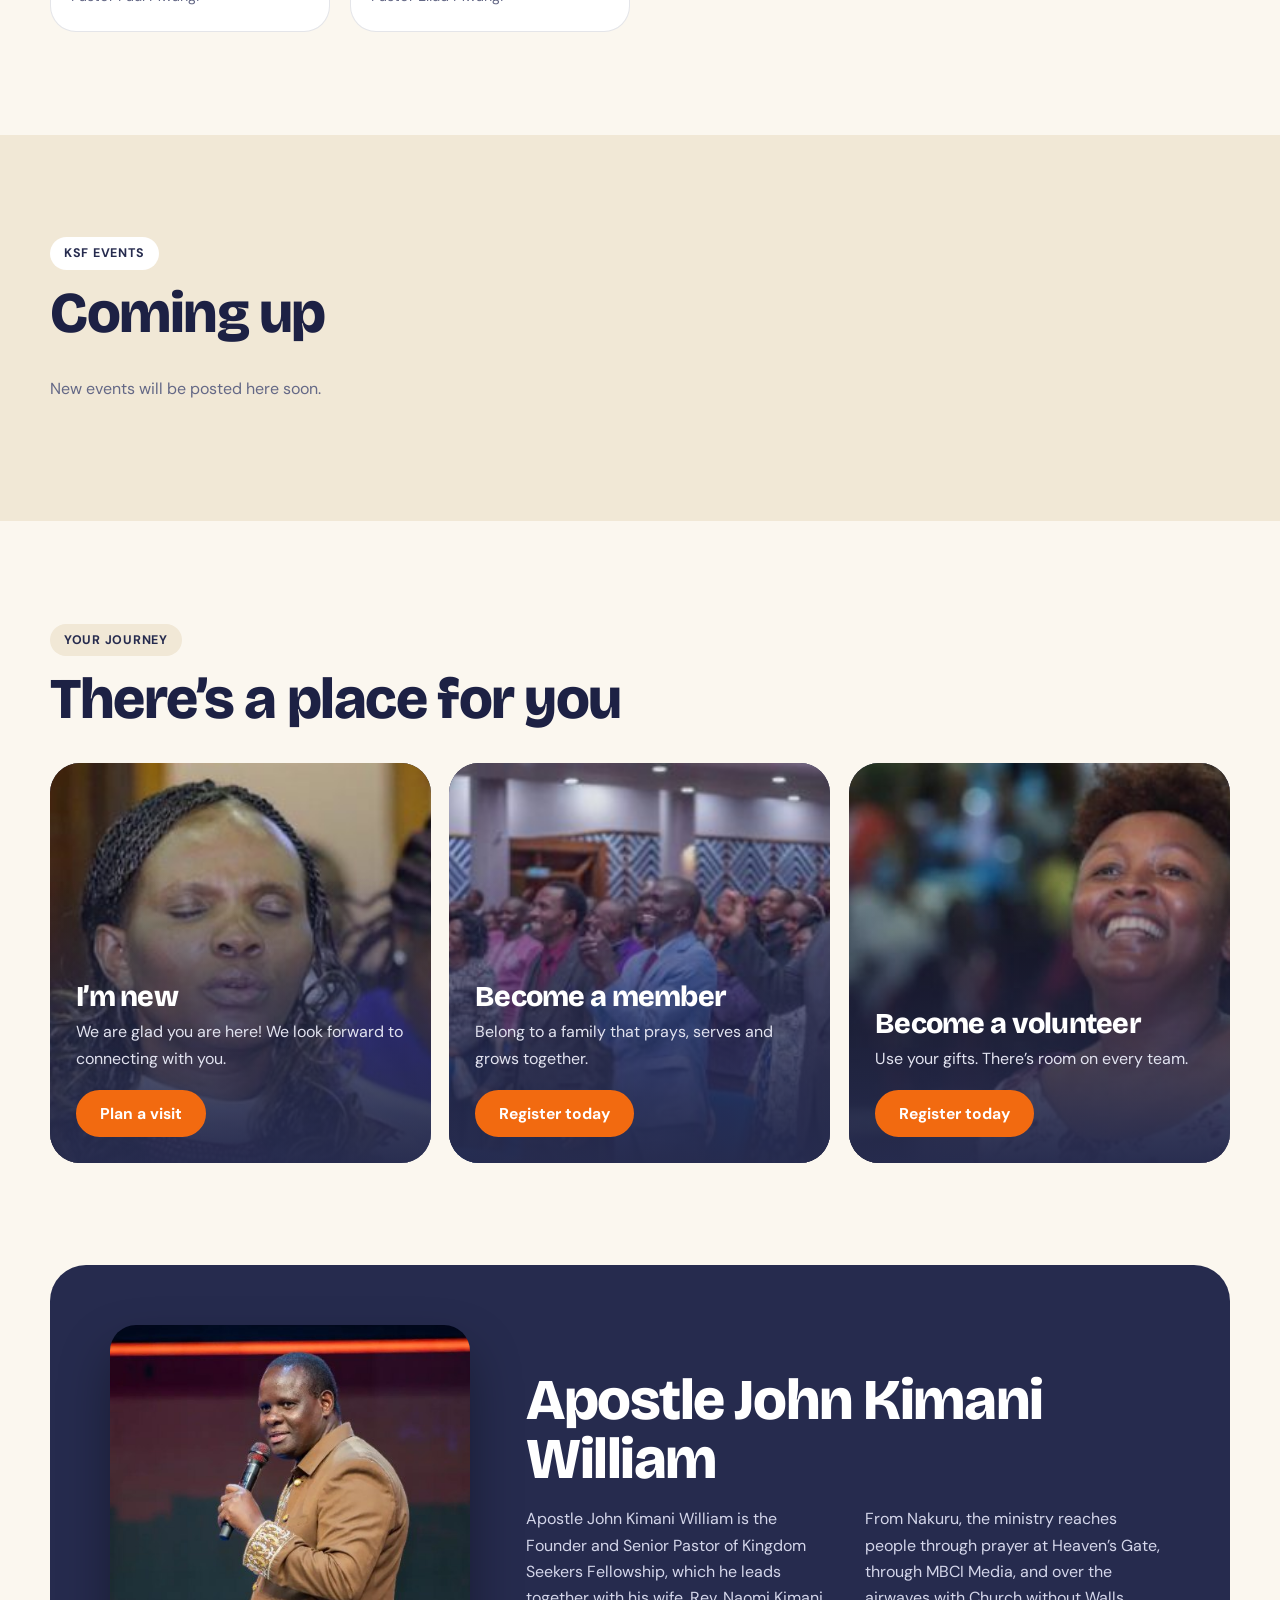
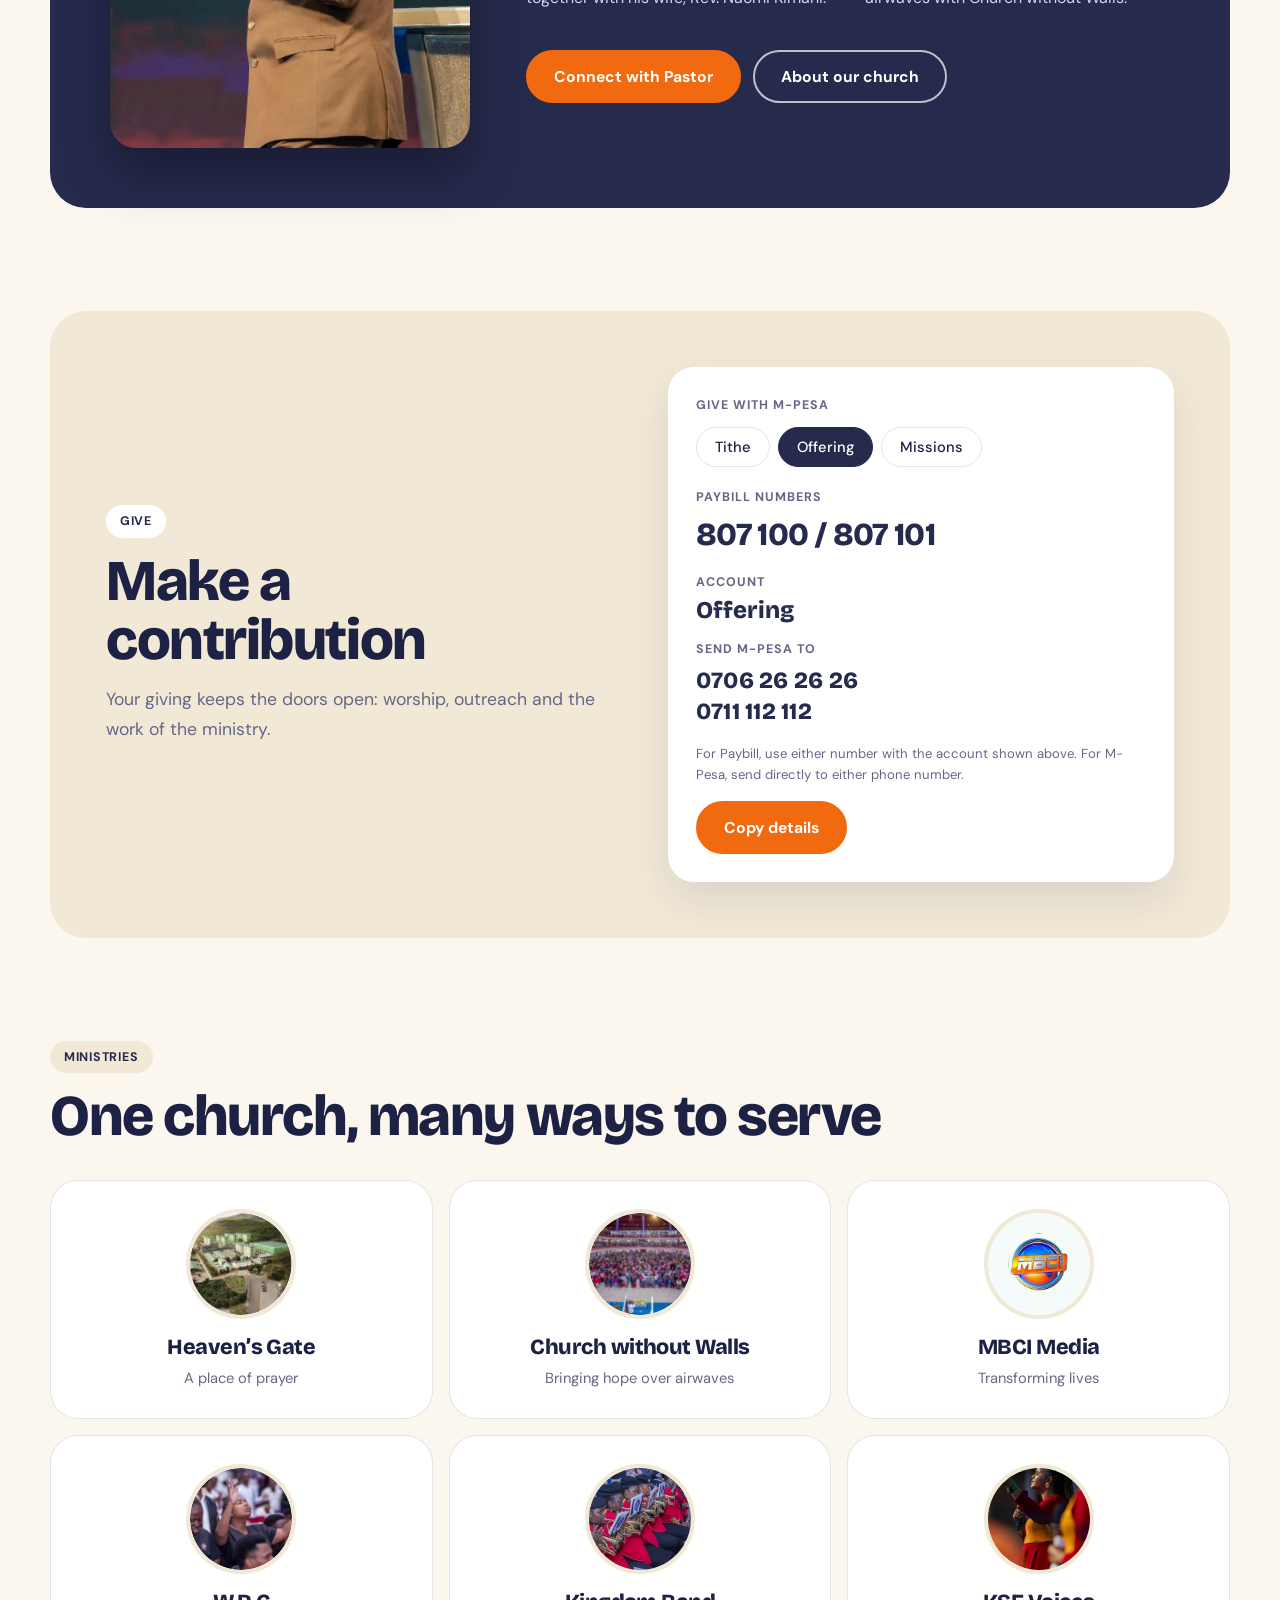
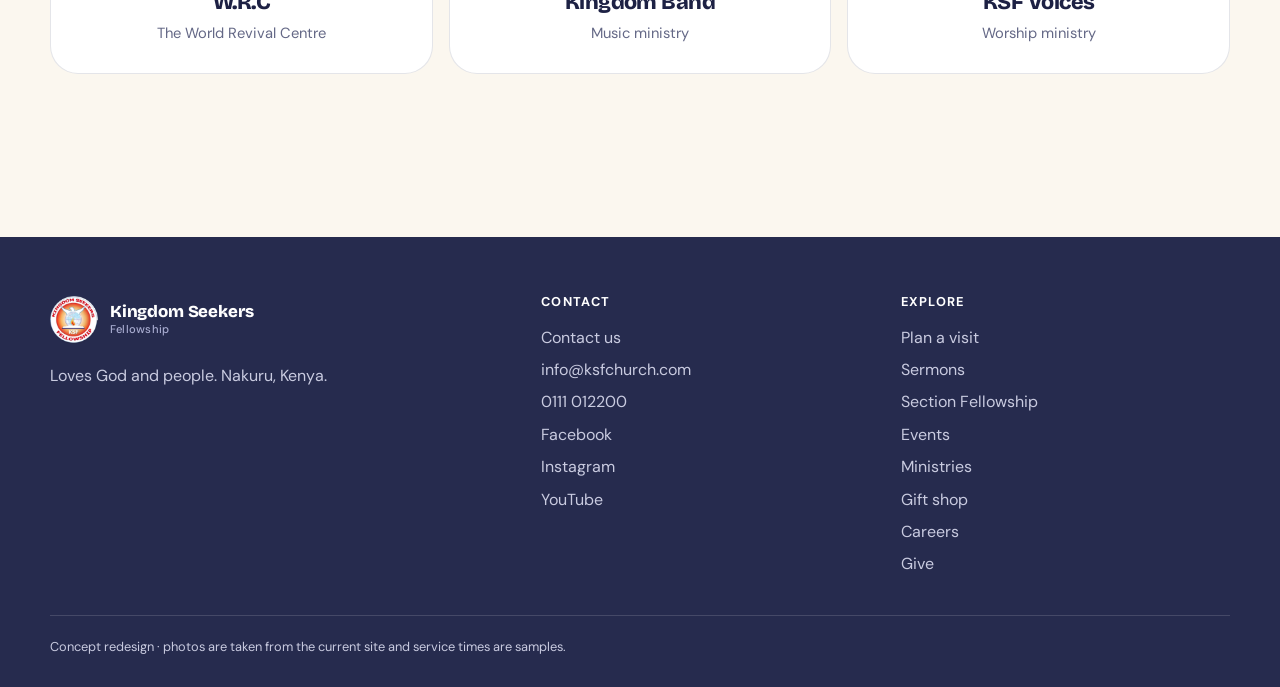
==== commit f42edd0d: "first commit" ====
--- a/index.html
+++ b/index.html
@@ -6,14 +6,21 @@
 <title>Kingdom Seekers Fellowship — Seek Ye First (concept)</title>
 <link rel="preconnect" href="https://fonts.googleapis.com"><link rel="preconnect" href="https://fonts.gstatic.com" crossorigin>
 <link href="https://fonts.googleapis.com/css2?family=Bricolage+Grotesque:opsz,wght@12..96,500;12..96,700;12..96,800&family=DM+Sans:wght@400;500;700&display=swap" rel="stylesheet">
-<link rel="stylesheet" href="style.css">
+<link rel="stylesheet" href="style.css?v=2">
+<link rel="stylesheet" href="preloader.css?v=1">
 <link rel="stylesheet" href="fixes.css">
 <link rel="stylesheet" href="intro.css">
+<noscript><style>.site-preloader{display:none}</style></noscript>
 </head>
 <body>
+<div class="site-preloader" id="site-preloader" aria-label="Loading Kingdom Seekers Fellowship">
+  <div class="preloader-panel top"></div>
+  <div class="preloader-panel bottom"></div>
+  <div class="preloader-mark"><img src="images/logo.png" alt=""><span class="preloader-line"></span></div>
+</div>
 <header><div class="w nb">
   <a class="br" href="#top"><img src="images/logo.png" alt="KSF logo"><span>Kingdom Seekers<small>Fellowship · Nakuru, Kenya</small></span></a>
-  <nav id="nav"><a href="#top" data-t="home">Home</a><a href="about.html" data-t="about">About Us</a><a href="#" data-soon>Section Fellowship</a><a href="#events" data-t="kev">KSF Events</a><a href="#ministries" data-t="min">Ministries</a><a href="#" data-soon data-t="gift">Gift Shop</a><a href="#contact" data-t="contact">Contact</a><a href="#" data-soon data-t="careers">Careers</a><a class="ng" href="#give" data-t="give">Give</a></nav>
+  <nav id="nav"><a href="#top" data-t="home">Home</a><a href="about.html" data-t="about">About Us</a><a href="section-fellowship.html" data-t="section">Section Fellowship</a><a href="events.html" data-t="kev">KSF Events</a><a href="ministries.html" data-t="min">Ministries</a><a href="gift-shop.html" data-t="gift">Gift Shop</a><a href="contact.html" data-t="contact">Contact</a><a href="careers.html" data-t="careers">Careers</a><a class="ng" href="#give" data-t="give">Give</a></nav>
   <div class="rt"><div class="lg" role="group" aria-label="Language"><button data-l="en" aria-pressed="true">EN</button><button data-l="sw" aria-pressed="false">SW</button></div><a class="btn" href="#give" data-t="give">Give</a><button class="mn" id="mn" aria-label="Menu" aria-expanded="false">☰</button></div>
 </div></header>
 <main id="top">
@@ -62,21 +69,22 @@
 
 <section class="sec" id="pastor" style="padding-top:0"><div class="w"><div class="apo rv"><img src="images/apostle.jpg" alt="Apostle John Kimani William ministering"><div><h2>Apostle John Kimani William</h2><div class="cols"><p>Apostle John Kimani William is the Founder and Senior Pastor of Kingdom Seekers Fellowship, which he leads together with his wife, Rev. Naomi Kimani.</p><p>From Nakuru, the ministry reaches people through prayer at Heaven’s Gate, through MBCI Media, and over the airwaves with Church without Walls.</p></div><div class="row"><a class="btn" href="#contact">Connect with Pastor</a><a class="btn o apo-more" style="color:#fff;border-color:rgba(255,255,255,.7)" href="about.html">About our church</a></div></div></div></div></section><section class="sec" id="give" style="padding-top:0"><div class="w"><div class="give rv">
   <div><span class="eb" style="background:#fff" data-t="give">Give</span><h2>Make a contribution</h2><p style="color:var(--mute);font-size:1.1rem;margin:16px 0 0">Your giving keeps the doors open: worship, outreach and the work of the ministry.</p></div>
-  <div class="mp"><small>Give with M-Pesa</small><div class="chips" id="gc"></div><small>Paybill number</small><div class="no" id="pb">000000</div><small>Account</small><div class="no" id="ac" style="font-size:1.5rem">Offering</div><button class="btn" id="cp">Copy details</button><p style="margin:14px 0 0;color:var(--mute);font-size:.8rem">Sample numbers for this concept. Replace with the church’s real details.</p></div>
+  <div class="mp"><small>Give with M-Pesa</small><div class="chips" id="gc" role="group" aria-label="Choose a giving purpose"></div><div id="giving-details" aria-live="polite"><small>Paybill numbers</small><div class="no payment-values" id="pb">807 100 / 807 101</div><small>Account</small><div class="no account-value" id="ac">Offering</div><small>Send M-Pesa to</small><div class="payment-values mobile-payment" id="mpesa">0706 26 26 26<br>0711 112 112</div><p class="payment-note">For Paybill, use either number with the account shown above. For M-Pesa, send directly to either phone number.</p></div><p class="mission-note" id="mission-note" hidden>For Missions giving details, please contact <a href="mailto:info@ksfchurch.com">info@ksfchurch.com</a>.</p><button class="btn" id="cp" type="button">Copy details</button></div>
 </div></div></section>
 
 
 
 <section class="sec" id="ministries" style="padding-top:0"><div class="w"><div class="hd rv"><div><span class="eb" data-t="min">Ministries</span><h2>One church, many ways to serve</h2></div></div>
-  <div class="mg"><a class="mc rv" href="#" data-soon><img src="images/hg.jpg" alt="Heaven’s Gate"><h3>Heaven’s Gate</h3><p>A place of prayer</p></a><a class="mc rv" href="#" data-soon><img src="images/cww.jpg" alt="Church without Walls"><h3>Church without Walls</h3><p>Bringing hope over airwaves</p></a><a class="mc mc-logo rv" href="#" data-soon><img src="images/mbci.png" alt="MBCI Media"><h3>MBCI Media</h3><p>Transforming lives</p></a><a class="mc rv" href="#" data-soon><img src="images/wrc.jpg" alt="W.R.C"><h3>W.R.C</h3><p>The World Revival Centre</p></a><a class="mc rv" href="#" data-soon><img src="images/band.jpg" alt="Kingdom Band"><h3>Kingdom Band</h3><p>Music ministry</p></a><a class="mc rv" href="#" data-soon><img src="images/voices.jpg" alt="KSF Voices"><h3>KSF Voices</h3><p>Worship ministry</p></a></div></div></section>
+  <div class="mg"><a class="mc rv" href="ministries.html#heavens-gate"><img src="images/hg.jpg" alt="Heaven’s Gate"><h3>Heaven’s Gate</h3><p>A place of prayer</p></a><a class="mc rv" href="ministries.html#church-without-walls"><img src="images/cww.jpg" alt="Church without Walls"><h3>Church without Walls</h3><p>Bringing hope over airwaves</p></a><a class="mc mc-logo rv" href="ministries.html#media-ministry"><img src="images/mbci.png" alt="MBCI Media"><h3>MBCI Media</h3><p>Transforming lives</p></a><a class="mc rv" href="ministries.html#world-revival-centre"><img src="images/wrc.jpg" alt="W.R.C"><h3>W.R.C</h3><p>The World Revival Centre</p></a><a class="mc rv" href="ministries.html#kingdom-band"><img src="images/band.jpg" alt="Kingdom Band"><h3>Kingdom Band</h3><p>Music ministry</p></a><a class="mc rv" href="ministries.html#ksf-voices"><img src="images/voices.jpg" alt="KSF Voices"><h3>KSF Voices</h3><p>Worship ministry</p></a></div></div></section>
 </main>
 <footer id="contact"><div class="w"><div class="fg">
   <div><a class="br" href="#top"><img src="images/logo.png" alt=""><span>Kingdom Seekers<small>Fellowship</small></span></a><p style="margin:16px 0 0;max-width:24rem">Loves God and people. Nakuru, Kenya.</p></div>
-  <div><h4>Contact</h4><a href="tel:+2540111012200">0111 012200</a><a href="#contact">Nakuru, Kenya</a><a href="#" data-soon>Facebook</a><a href="#" data-soon>Instagram</a><a href="#" data-soon>YouTube</a></div>
-  <div><h4>Explore</h4><a href="#visit">Plan a visit</a><a href="#watch">Sermons</a><a href="#events">Events</a><a href="#give">Give</a><a href="#" data-soon>Gift shop</a><a href="#" data-soon>Careers</a></div></div>
+  <div><h4>Contact</h4><a href="contact.html">Contact us</a><a href="mailto:info@ksfchurch.com">info@ksfchurch.com</a><a href="tel:+254111012200">0111 012200</a><a href="#" data-soon>Facebook</a><a href="#" data-soon>Instagram</a><a href="#" data-soon>YouTube</a></div>
+  <div><h4>Explore</h4><a href="#visit">Plan a visit</a><a href="#watch">Sermons</a><a href="section-fellowship.html">Section Fellowship</a><a href="events.html">Events</a><a href="ministries.html">Ministries</a><a href="gift-shop.html">Gift shop</a><a href="careers.html">Careers</a><a href="#give">Give</a></div></div>
   <p class="cp">Concept redesign · photos are taken from the current site and service times are samples.</p></div></footer>
 <nav class="bar" aria-label="Quick actions"><a href="#watch"><span aria-hidden="true">▶</span><span data-t="wl">Watch live</span></a><a href="#visit" data-t="plan2">Visit</a><a class="g" href="#give" data-t="give">Give</a></nav>
 <div id="toast" role="status" aria-live="polite"></div>
-<script src="script.js"></script>
+<script src="script.js?v=2"></script>
+<script src="preloader.js?v=1"></script>
 </body>
 </html>
--- a/style.css
+++ b/style.css
@@ -61,6 +61,12 @@
 .give{display:grid;gap:30px;align-items:center;padding:clamp(26px,5vw,56px);border-radius:36px;background:var(--sand)}@media(min-width:900px){.give{grid-template-columns:1fr 1fr;gap:56px}}
 .mp{padding:28px;border-radius:26px;background:#fff;box-shadow:0 18px 40px rgba(38,43,78,.1)}.mp small{display:block;color:var(--mute);font-size:.78rem;font-weight:700;letter-spacing:.08em;text-transform:uppercase}
 .mp .no{margin:4px 0 16px;font:800 2.4rem/1.1 var(--h);color:var(--navy)}.mp .chips{margin:12px 0 20px}
+.mp .payment-values{margin:5px 0 16px;color:var(--navy);font:800 clamp(1.35rem,3vw,2rem)/1.35 var(--h);letter-spacing:-.02em}
+.mp .account-value{font-size:1.5rem}
+.mp .mobile-payment{font-size:1.45rem;letter-spacing:.01em}
+.mp .payment-note,.mp .mission-note{margin:0 0 16px;color:var(--mute);font-size:.82rem;line-height:1.6}
+.mp .mission-note a{color:var(--or2);font-weight:700}
+.mp [hidden]{display:none}
 .ap{position:relative;overflow:hidden;display:grid;gap:18px;padding:clamp(30px,6vw,72px);border-radius:36px;color:#fff;background:var(--navy)}
 .ap::before{content:"";position:absolute;inset:0;background:var(--bg) center/cover;opacity:.22}.ap>*{position:relative;max-width:42rem}.ap h2{color:#fff}.ap p{margin:0;color:#d4d6ea}
 .mg{display:grid;gap:16px;grid-template-columns:repeat(auto-fill,minmax(240px,1fr))}
--- a/preloader.css
+++ b/preloader.css
@@ -0,0 +1,89 @@
+.site-preloader{
+  position:fixed;
+  inset:0;
+  z-index:1000;
+  display:grid;
+  place-items:center;
+  overflow:hidden;
+  background:transparent;
+}
+.preloader-panel{
+  position:absolute;
+  right:0;
+  left:0;
+  height:50.5%;
+  background:var(--iv);
+  transition:transform 1s cubic-bezier(.76,0,.24,1);
+}
+.preloader-panel.top{top:0}
+.preloader-panel.bottom{bottom:0}
+.preloader-mark{
+  position:relative;
+  z-index:1;
+  display:grid;
+  justify-items:center;
+  gap:20px;
+}
+.preloader-mark::before{
+  position:absolute;
+  top:55px;
+  left:50%;
+  width:112px;
+  height:112px;
+  margin:-56px 0 0 -56px;
+  border:1px solid var(--or);
+  border-radius:50%;
+  content:"";
+  opacity:0;
+  animation:ksf-ring-pulse 2.2s ease-out infinite;
+}
+.preloader-mark img{
+  width:110px;
+  height:110px;
+  object-fit:contain;
+  animation:ksf-logo-breathe 2.2s ease-in-out infinite;
+}
+.preloader-line{
+  display:block;
+  width:64px;
+  height:2px;
+  border-radius:2px;
+  background:linear-gradient(90deg,transparent,var(--or),transparent);
+  animation:ksf-line-glow 2.2s ease-in-out infinite;
+}
+.site-preloader.is-leaving{pointer-events:none}
+.site-preloader.is-leaving .preloader-mark::before,
+.site-preloader.is-leaving .preloader-line{
+  opacity:0;
+  animation:none;
+}
+.site-preloader.is-leaving .preloader-mark img{
+  animation:ksf-logo-out .6s ease forwards;
+}
+.site-preloader.is-leaving .preloader-panel.top{
+  transform:translateY(-101%);
+  transition-delay:.35s;
+}
+.site-preloader.is-leaving .preloader-panel.bottom{
+  transform:translateY(101%);
+  transition-delay:.35s;
+}
+body.is-loading{overflow:hidden}
+@keyframes ksf-logo-breathe{
+  0%,100%{opacity:.55;transform:scale(.96)}
+  50%{opacity:1;transform:scale(1)}
+}
+@keyframes ksf-line-glow{
+  0%,100%{opacity:.25}
+  50%{opacity:1}
+}
+@keyframes ksf-ring-pulse{
+  0%{opacity:.45;transform:scale(1)}
+  100%{opacity:0;transform:scale(1.8)}
+}
+@keyframes ksf-logo-out{
+  to{opacity:0;transform:scale(1.12)}
+}
+@media(prefers-reduced-motion:reduce){
+  .site-preloader{display:none}
+}
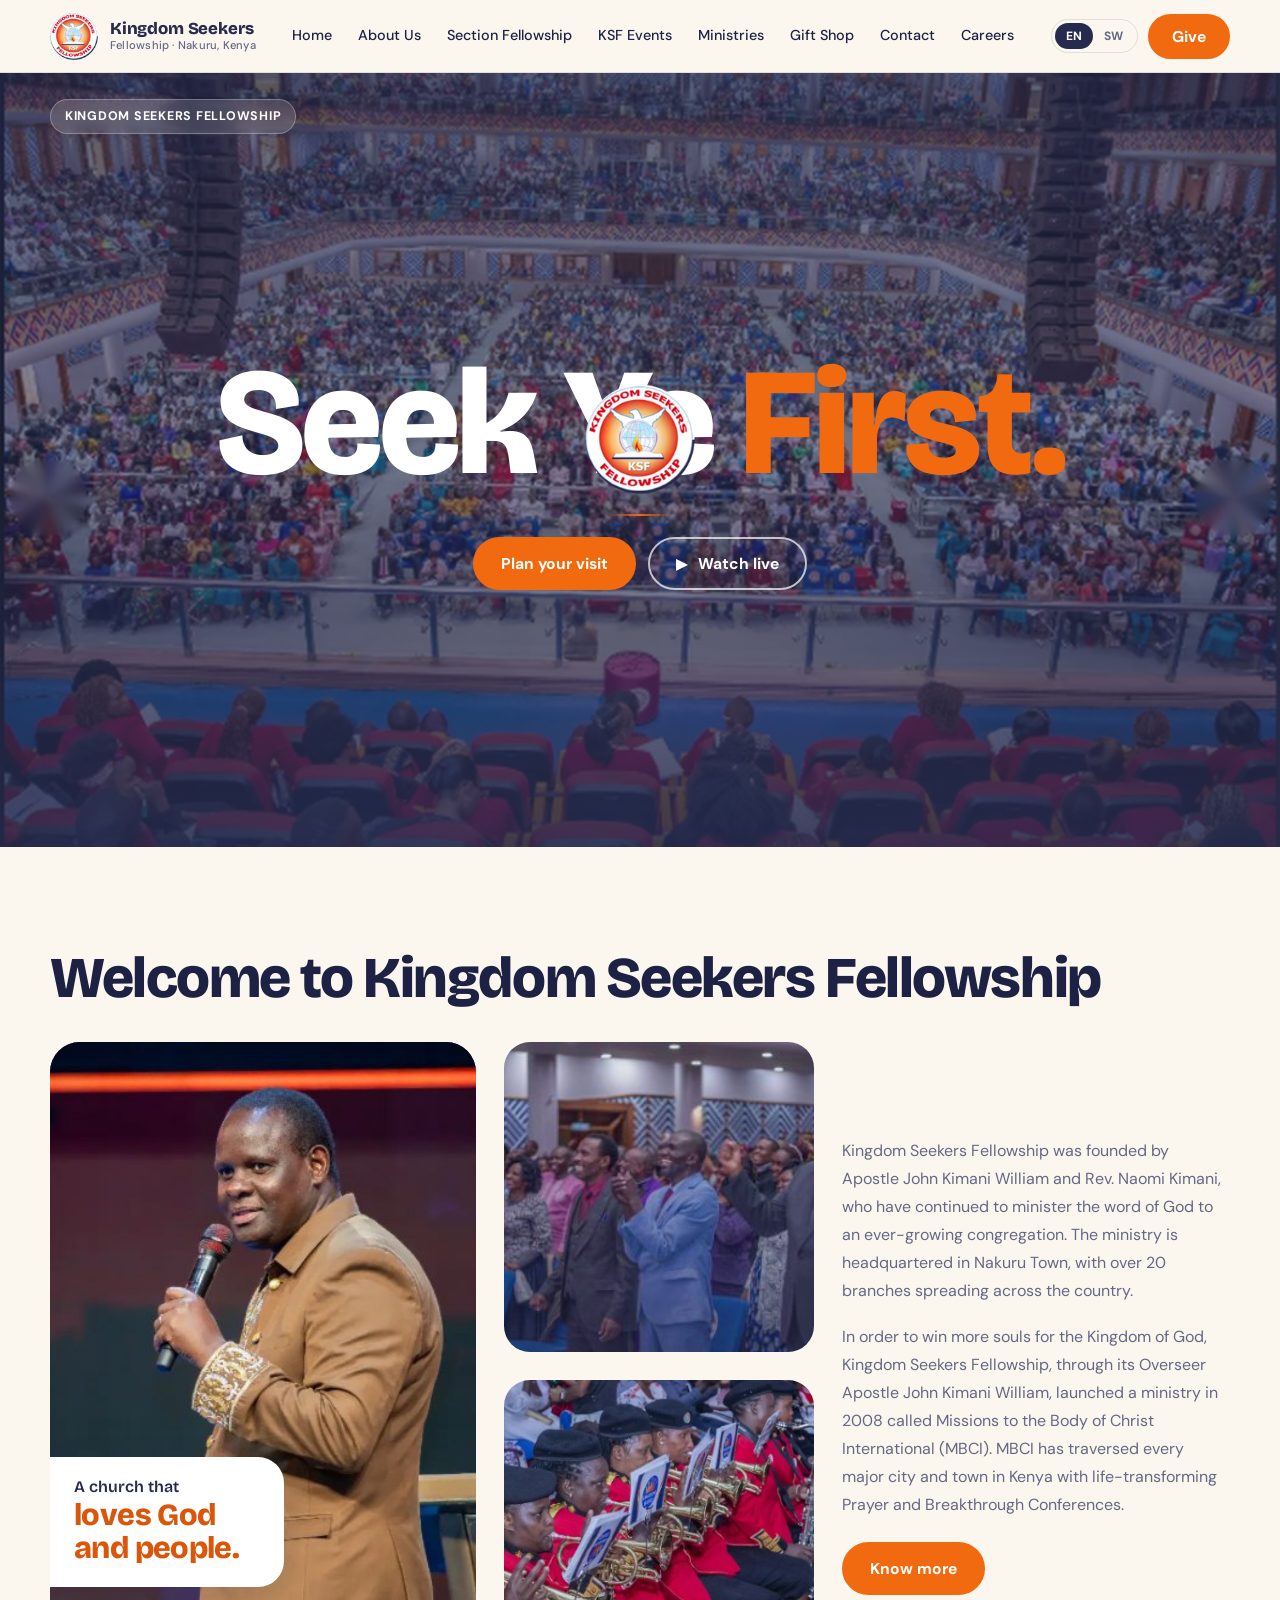
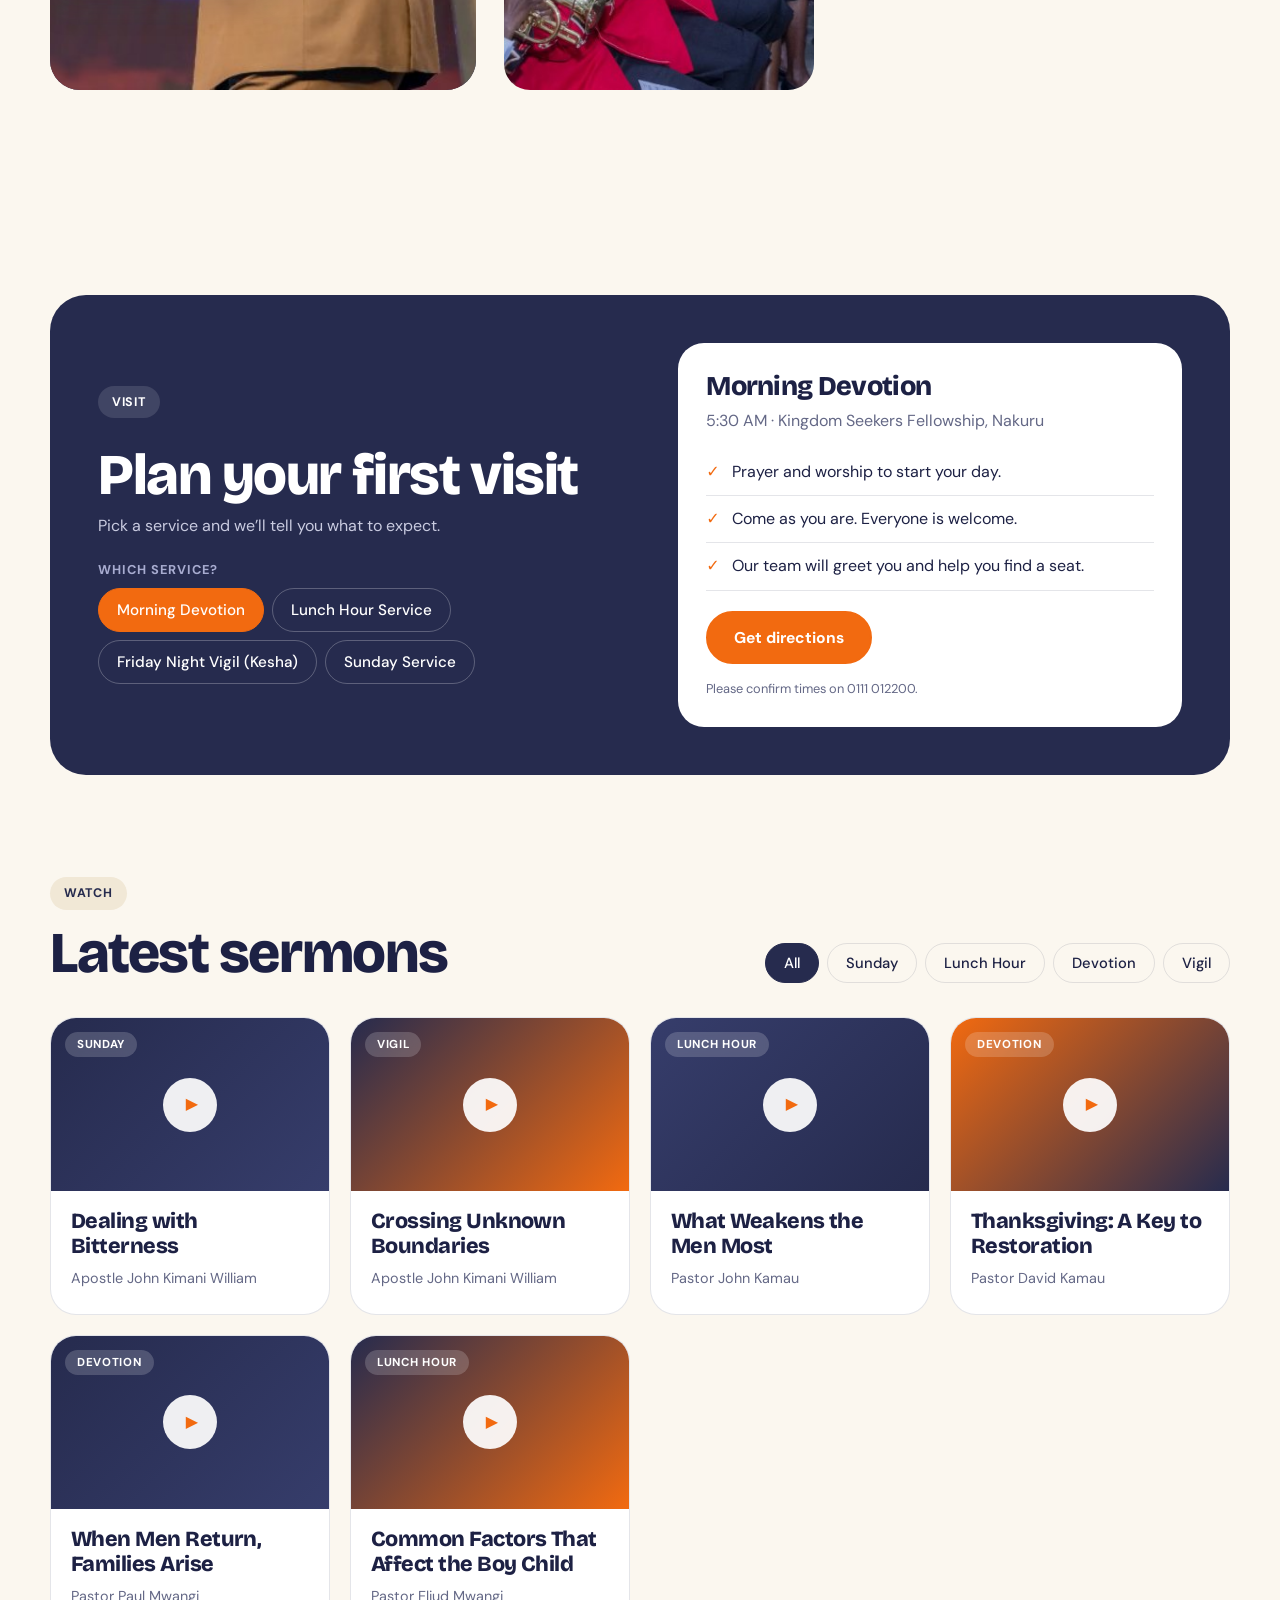
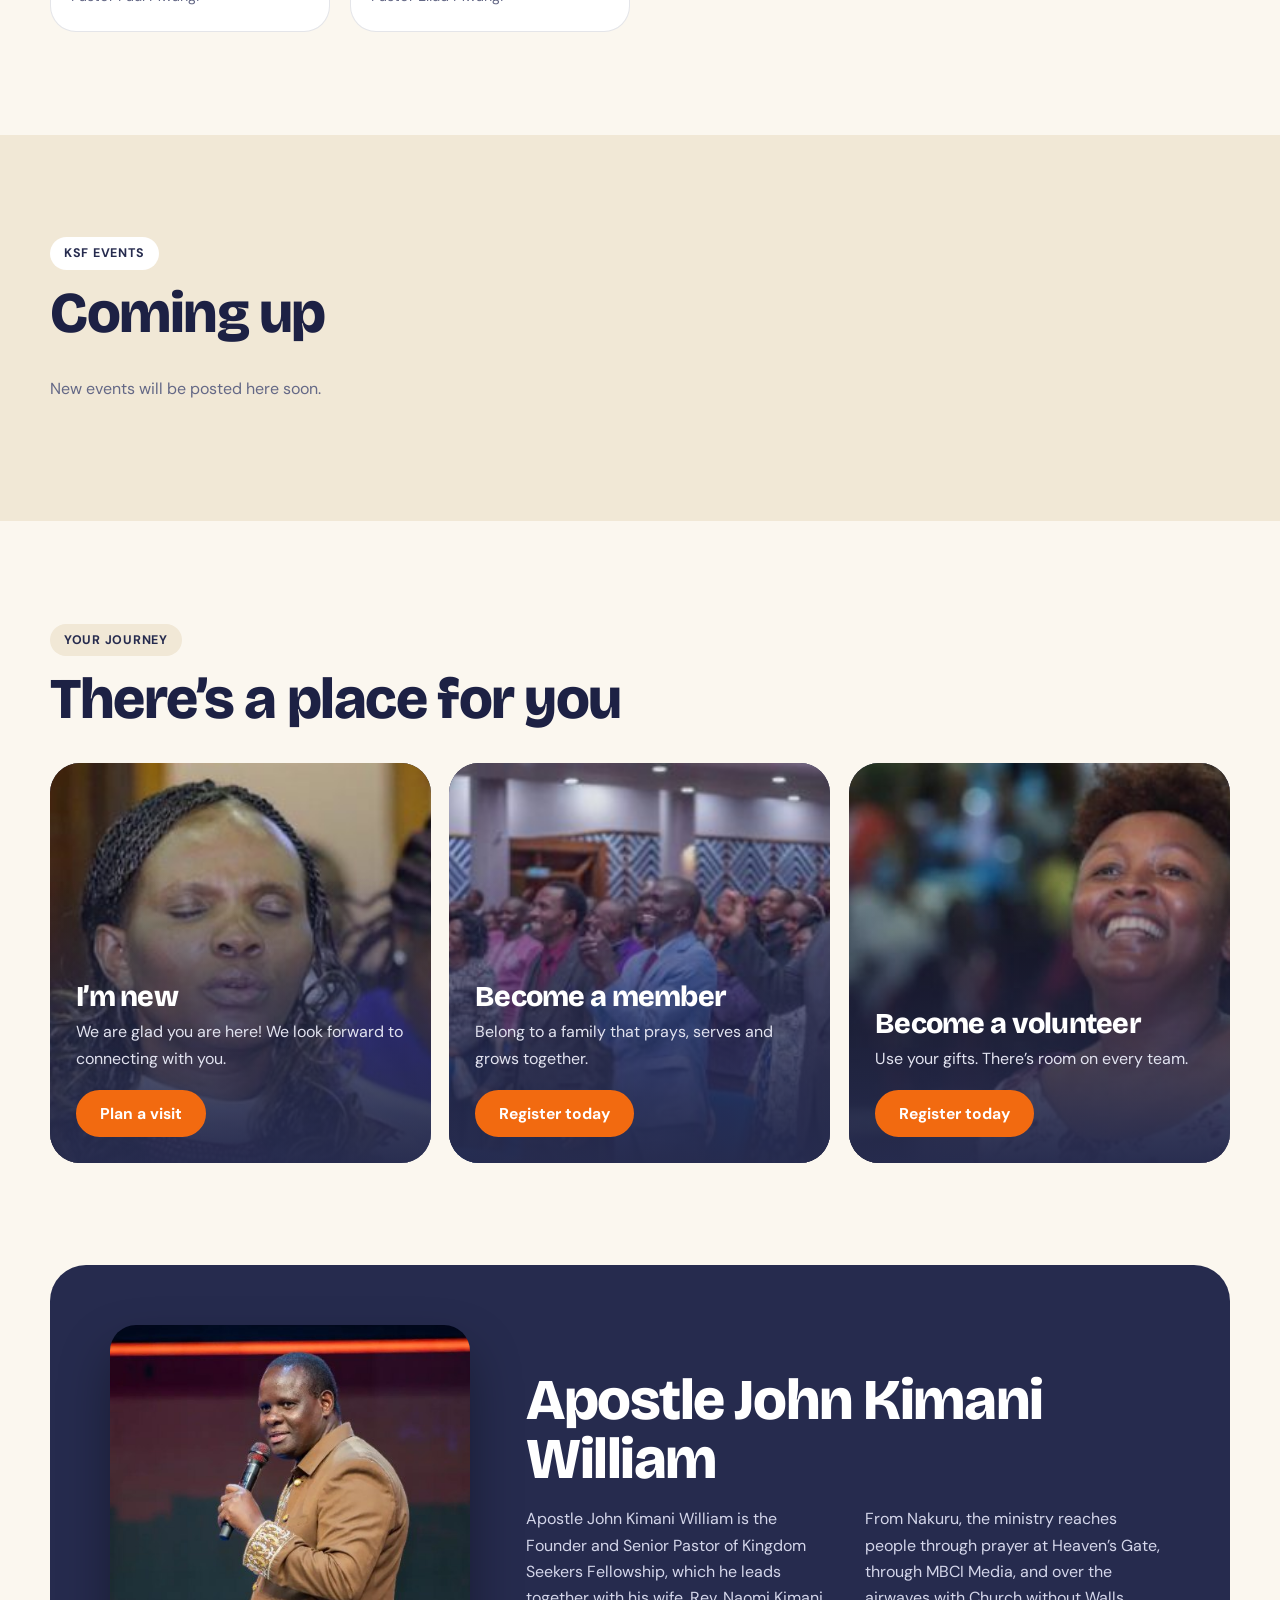
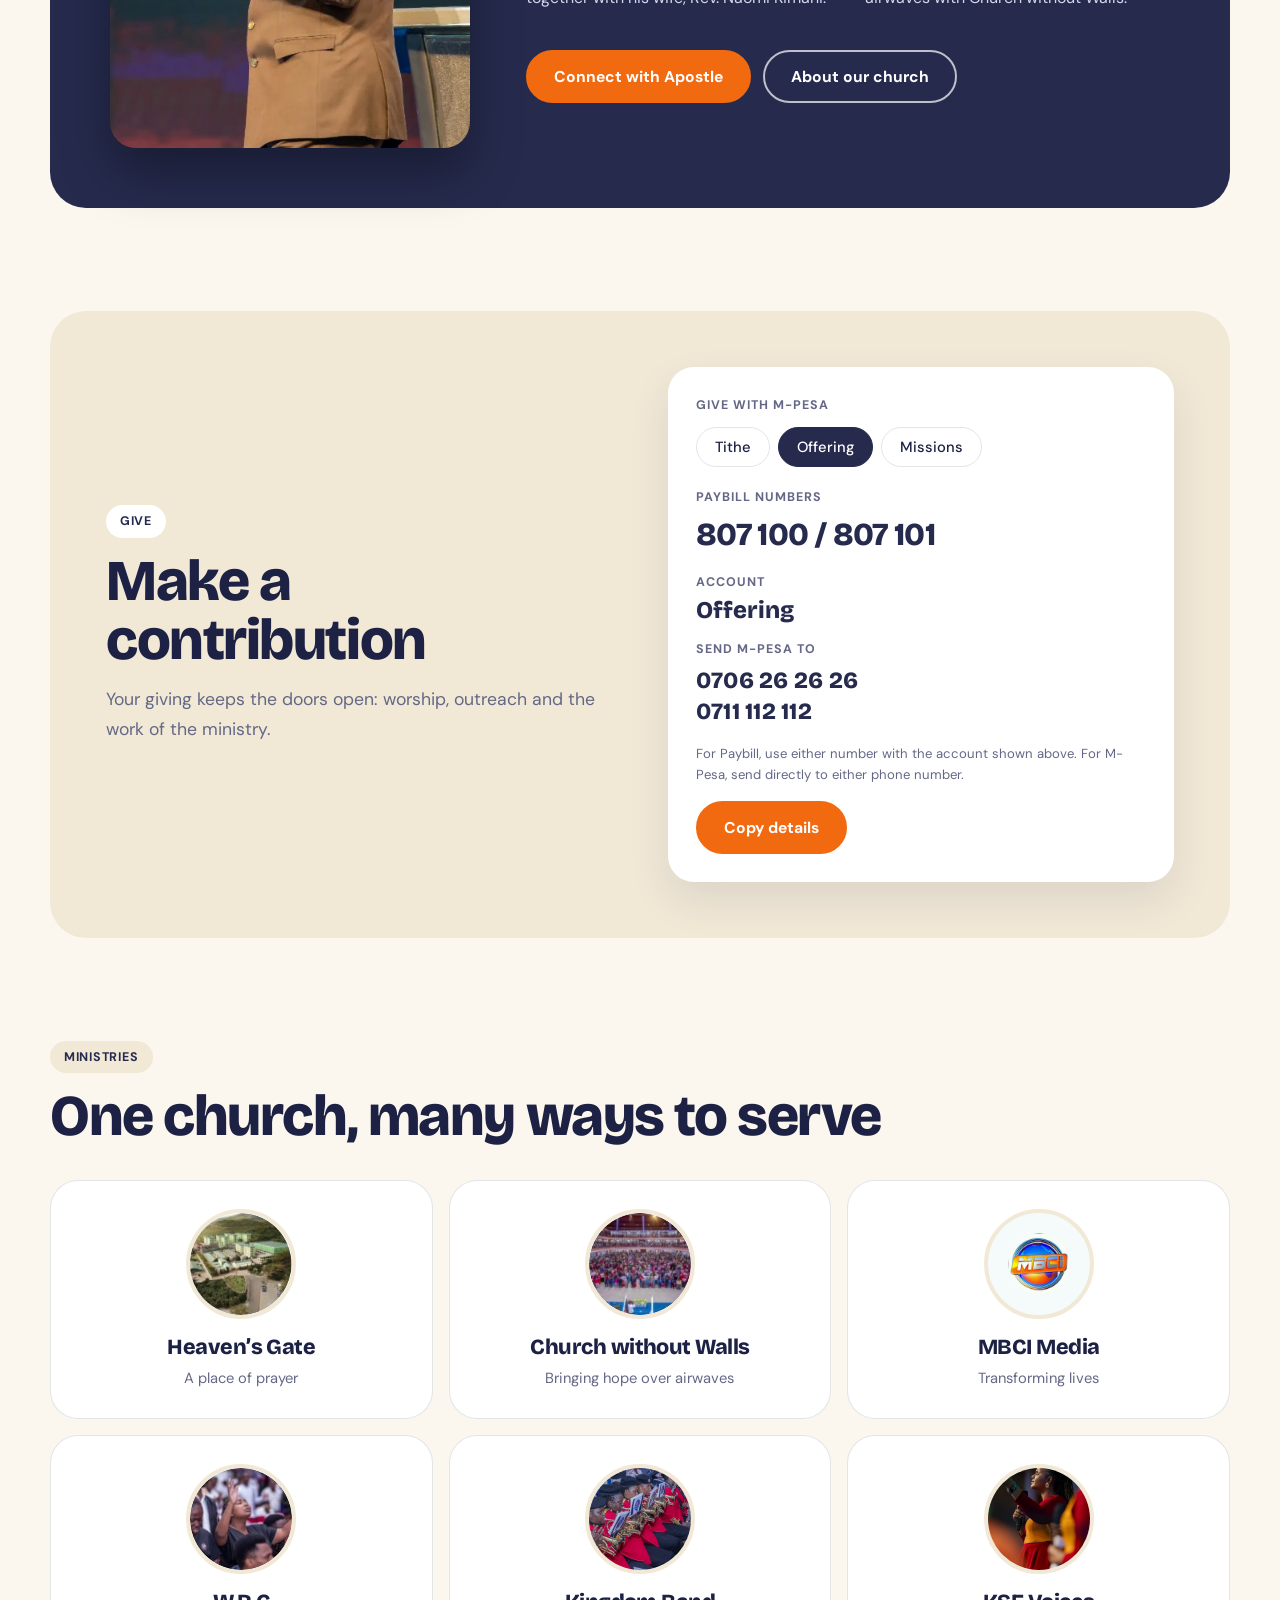
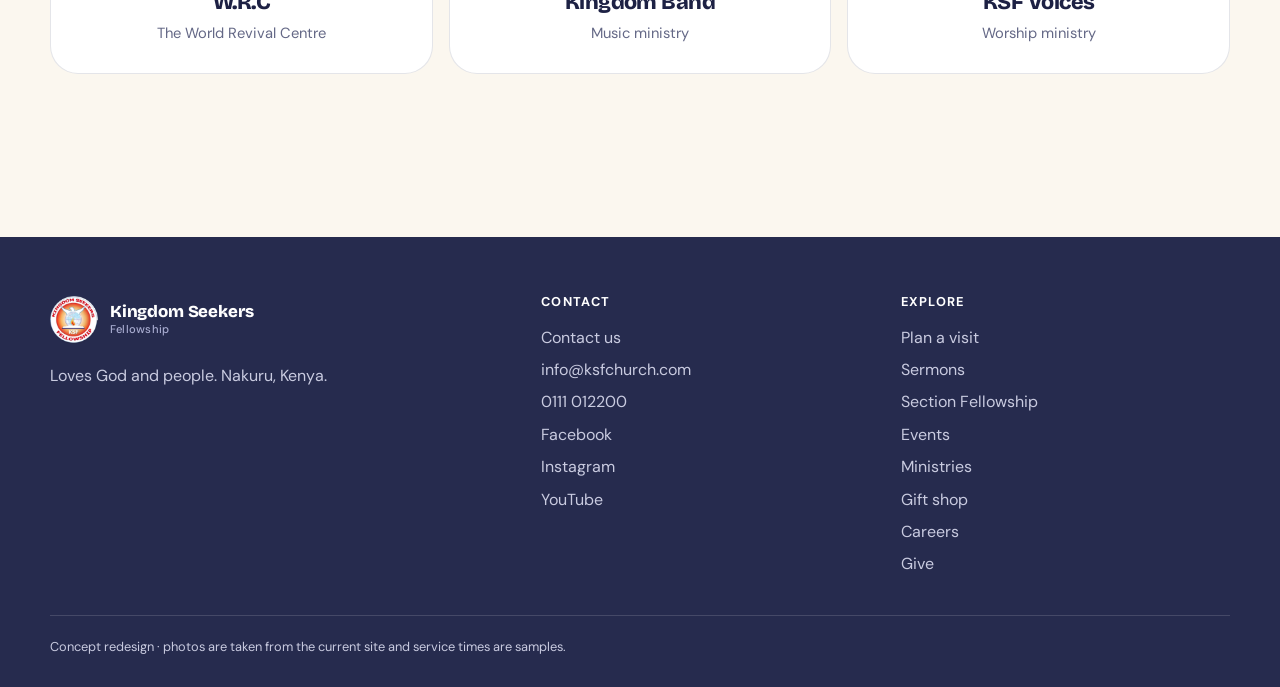
==== commit 9872e0c9: "update pastor section to change "Connect with Pastor" to "Connect with Apostle"" ====
--- a/index.html
+++ b/index.html
@@ -6,7 +6,7 @@
 <title>Kingdom Seekers Fellowship — Seek Ye First (concept)</title>
 <link rel="preconnect" href="https://fonts.googleapis.com"><link rel="preconnect" href="https://fonts.gstatic.com" crossorigin>
 <link href="https://fonts.googleapis.com/css2?family=Bricolage+Grotesque:opsz,wght@12..96,500;12..96,700;12..96,800&family=DM+Sans:wght@400;500;700&display=swap" rel="stylesheet">
-<link rel="stylesheet" href="style.css?v=2">
+<link rel="stylesheet" href="style.css?v=3">
 <link rel="stylesheet" href="preloader.css?v=1">
 <link rel="stylesheet" href="fixes.css">
 <link rel="stylesheet" href="intro.css">
@@ -67,7 +67,7 @@
   <article class="jc" data-tilt="5"><img src="images/crowd.jpg" alt="Members worshipping together"><h3>Become a member</h3><p>Belong to a family that prays, serves and grows together.</p><a class="btn" href="#contact">Register today</a></article>
   <article class="jc" data-tilt="5"><img src="images/vol.jpg" alt="A smiling volunteer"><h3>Become a volunteer</h3><p>Use your gifts. There’s room on every team.</p><a class="btn" href="#contact">Register today</a></article></div></div></section>
 
-<section class="sec" id="pastor" style="padding-top:0"><div class="w"><div class="apo rv"><img src="images/apostle.jpg" alt="Apostle John Kimani William ministering"><div><h2>Apostle John Kimani William</h2><div class="cols"><p>Apostle John Kimani William is the Founder and Senior Pastor of Kingdom Seekers Fellowship, which he leads together with his wife, Rev. Naomi Kimani.</p><p>From Nakuru, the ministry reaches people through prayer at Heaven’s Gate, through MBCI Media, and over the airwaves with Church without Walls.</p></div><div class="row"><a class="btn" href="#contact">Connect with Pastor</a><a class="btn o apo-more" style="color:#fff;border-color:rgba(255,255,255,.7)" href="about.html">About our church</a></div></div></div></div></section><section class="sec" id="give" style="padding-top:0"><div class="w"><div class="give rv">
+<section class="sec" id="pastor" style="padding-top:0"><div class="w"><div class="apo rv"><img src="images/apostle.jpg" alt="Apostle John Kimani William ministering"><div><h2>Apostle John Kimani William</h2><div class="cols"><p>Apostle John Kimani William is the Founder and Senior Pastor of Kingdom Seekers Fellowship, which he leads together with his wife, Rev. Naomi Kimani.</p><p>From Nakuru, the ministry reaches people through prayer at Heaven’s Gate, through MBCI Media, and over the airwaves with Church without Walls.</p></div><div class="row"><a class="btn" href="#contact">Connect with Apostle</a><a class="btn o apo-more" style="color:#fff;border-color:rgba(255,255,255,.7)" href="about.html">About our church</a></div></div></div></div></section><section class="sec" id="give" style="padding-top:0"><div class="w"><div class="give rv">
   <div><span class="eb" style="background:#fff" data-t="give">Give</span><h2>Make a contribution</h2><p style="color:var(--mute);font-size:1.1rem;margin:16px 0 0">Your giving keeps the doors open: worship, outreach and the work of the ministry.</p></div>
   <div class="mp"><small>Give with M-Pesa</small><div class="chips" id="gc" role="group" aria-label="Choose a giving purpose"></div><div id="giving-details" aria-live="polite"><small>Paybill numbers</small><div class="no payment-values" id="pb">807 100 / 807 101</div><small>Account</small><div class="no account-value" id="ac">Offering</div><small>Send M-Pesa to</small><div class="payment-values mobile-payment" id="mpesa">0706 26 26 26<br>0711 112 112</div><p class="payment-note">For Paybill, use either number with the account shown above. For M-Pesa, send directly to either phone number.</p></div><p class="mission-note" id="mission-note" hidden>For Missions giving details, please contact <a href="mailto:info@ksfchurch.com">info@ksfchurch.com</a>.</p><button class="btn" id="cp" type="button">Copy details</button></div>
 </div></div></section>
--- a/style.css
+++ b/style.css
@@ -18,6 +18,7 @@
 header{position:sticky;top:env(safe-area-inset-top,0px);z-index:50;background:rgba(251,247,239,.86);-webkit-backdrop-filter:blur(14px);backdrop-filter:blur(14px);border-bottom:1px solid var(--line)}
 .nb{display:flex;align-items:center;justify-content:space-between;gap:18px;height:72px}
 .br{display:flex;align-items:center;gap:12px;font:800 1.05rem/1.1 var(--h);letter-spacing:-.01em;color:var(--navy)}.br img{width:48px;height:48px}.br small{display:block;font:500 .7rem var(--b);color:var(--mute);letter-spacing:.02em}
+@media(max-width:1119px){.nb>.br{gap:0}.nb>.br>span{display:none}.nb>.br img{width:56px;height:56px}}
 nav{display:none;gap:4px}nav a{padding:9px 14px;border-radius:99px;font-weight:500;font-size:.95rem;transition:background .2s}nav a:hover{background:var(--sand)}
 .rt{display:flex;align-items:center;gap:10px}
 .lg{display:flex;padding:3px;border:1px solid var(--line);border-radius:99px}.lg button{padding:5px 11px;border:0;border-radius:99px;background:none;color:var(--mute);font:700 .75rem var(--b);cursor:pointer}.lg button[aria-pressed=true]{background:var(--navy);color:#fff}
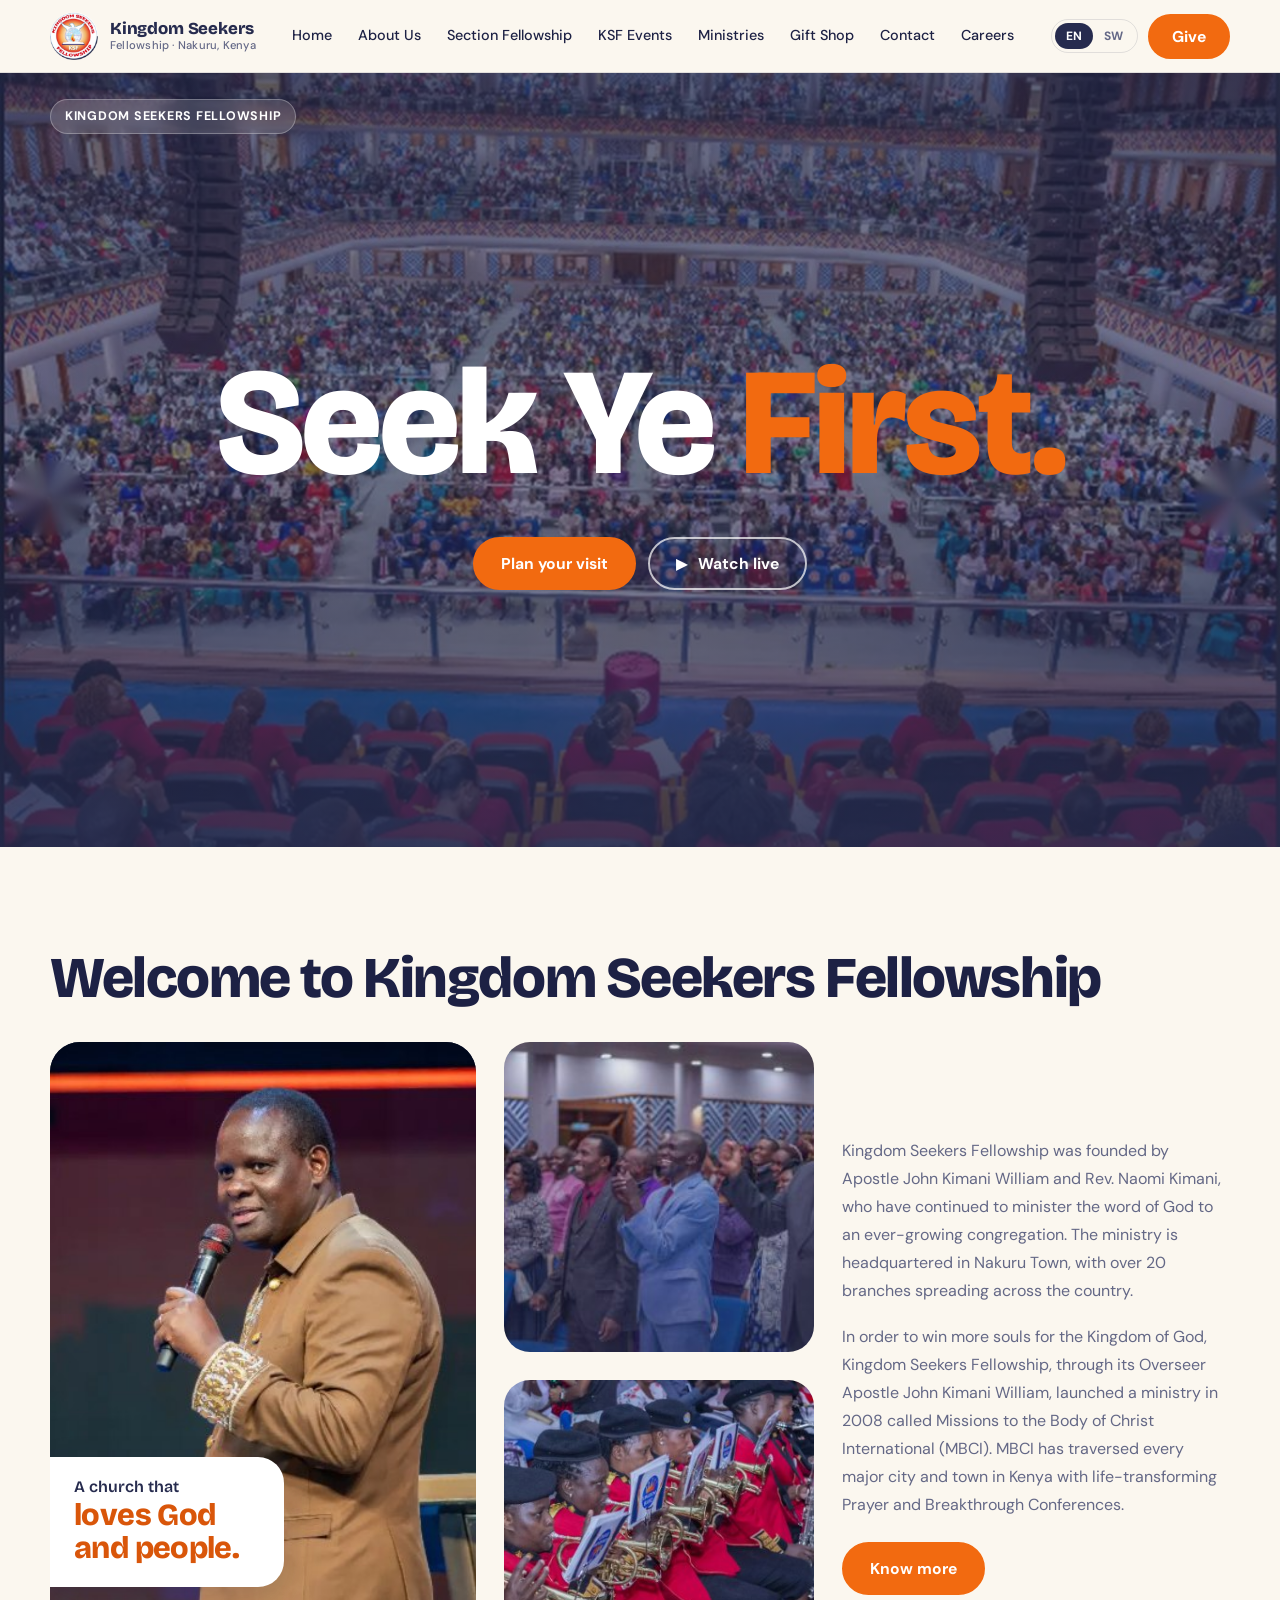
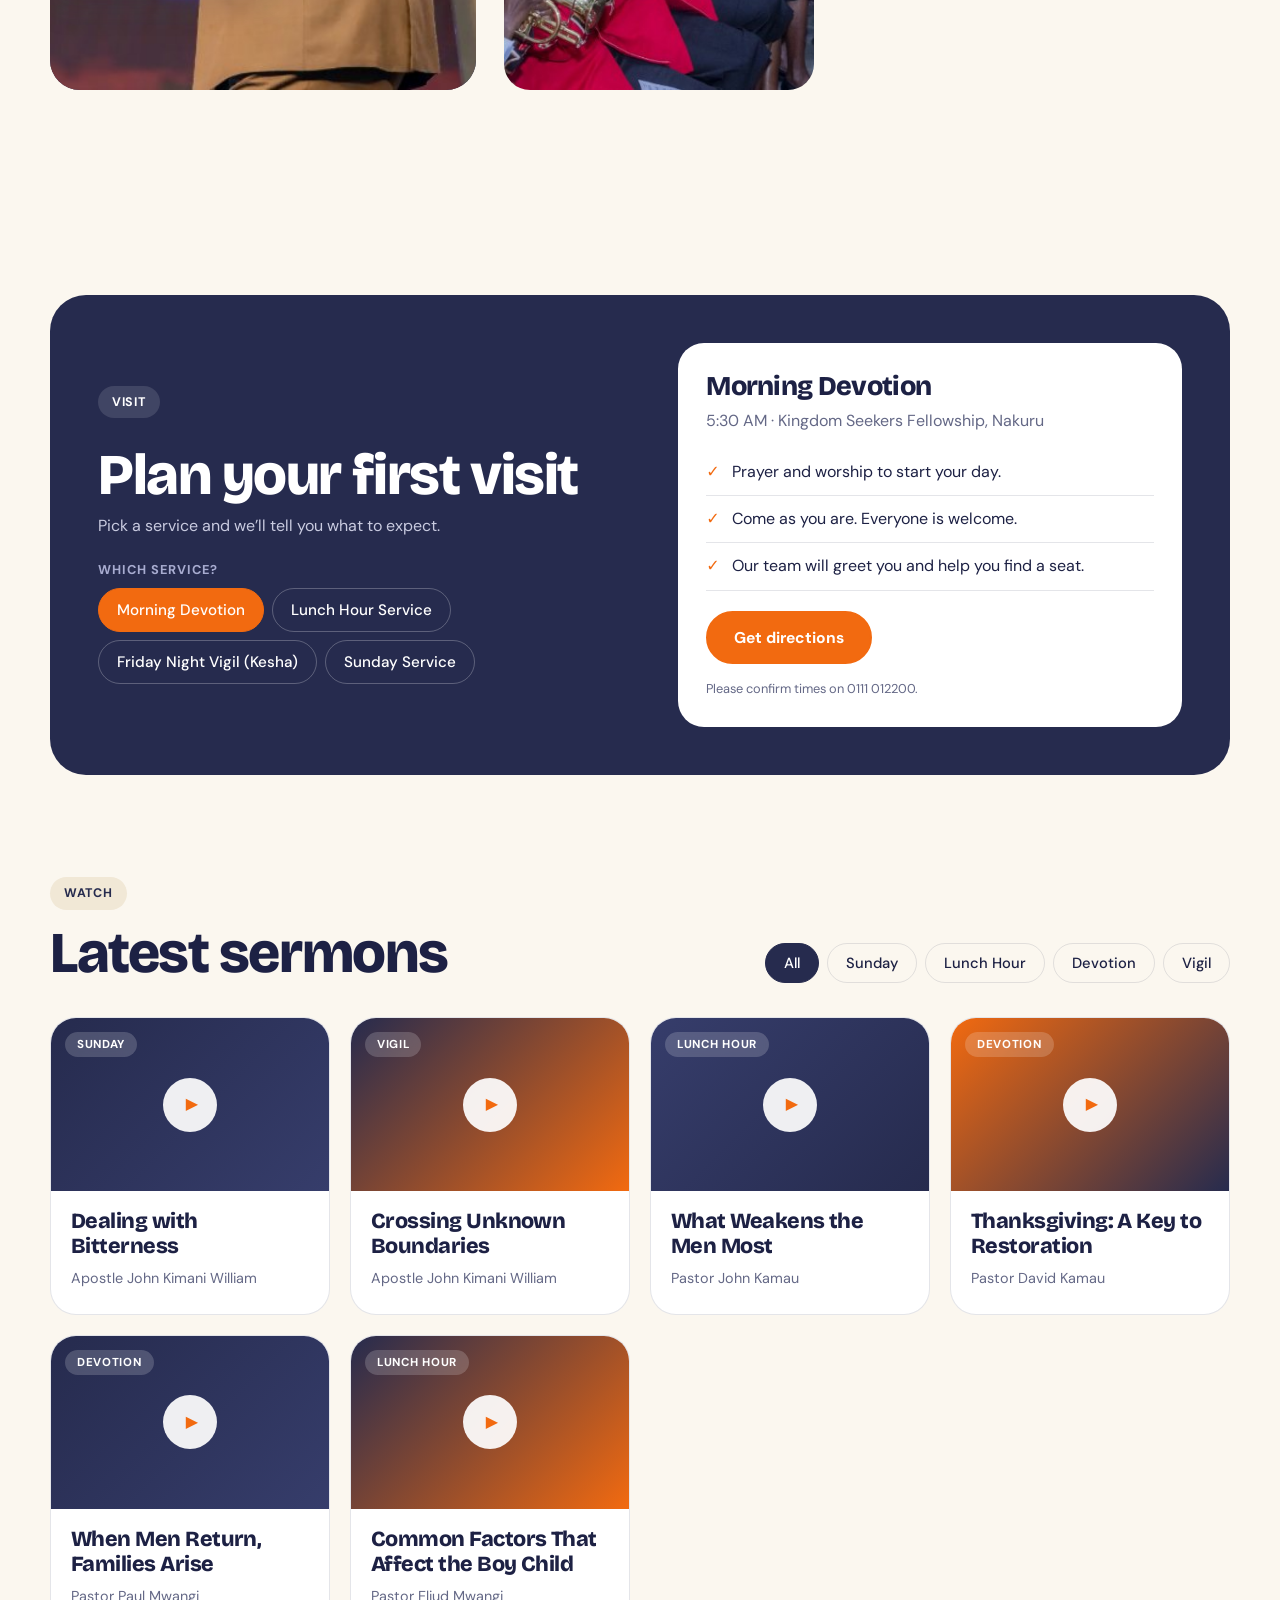
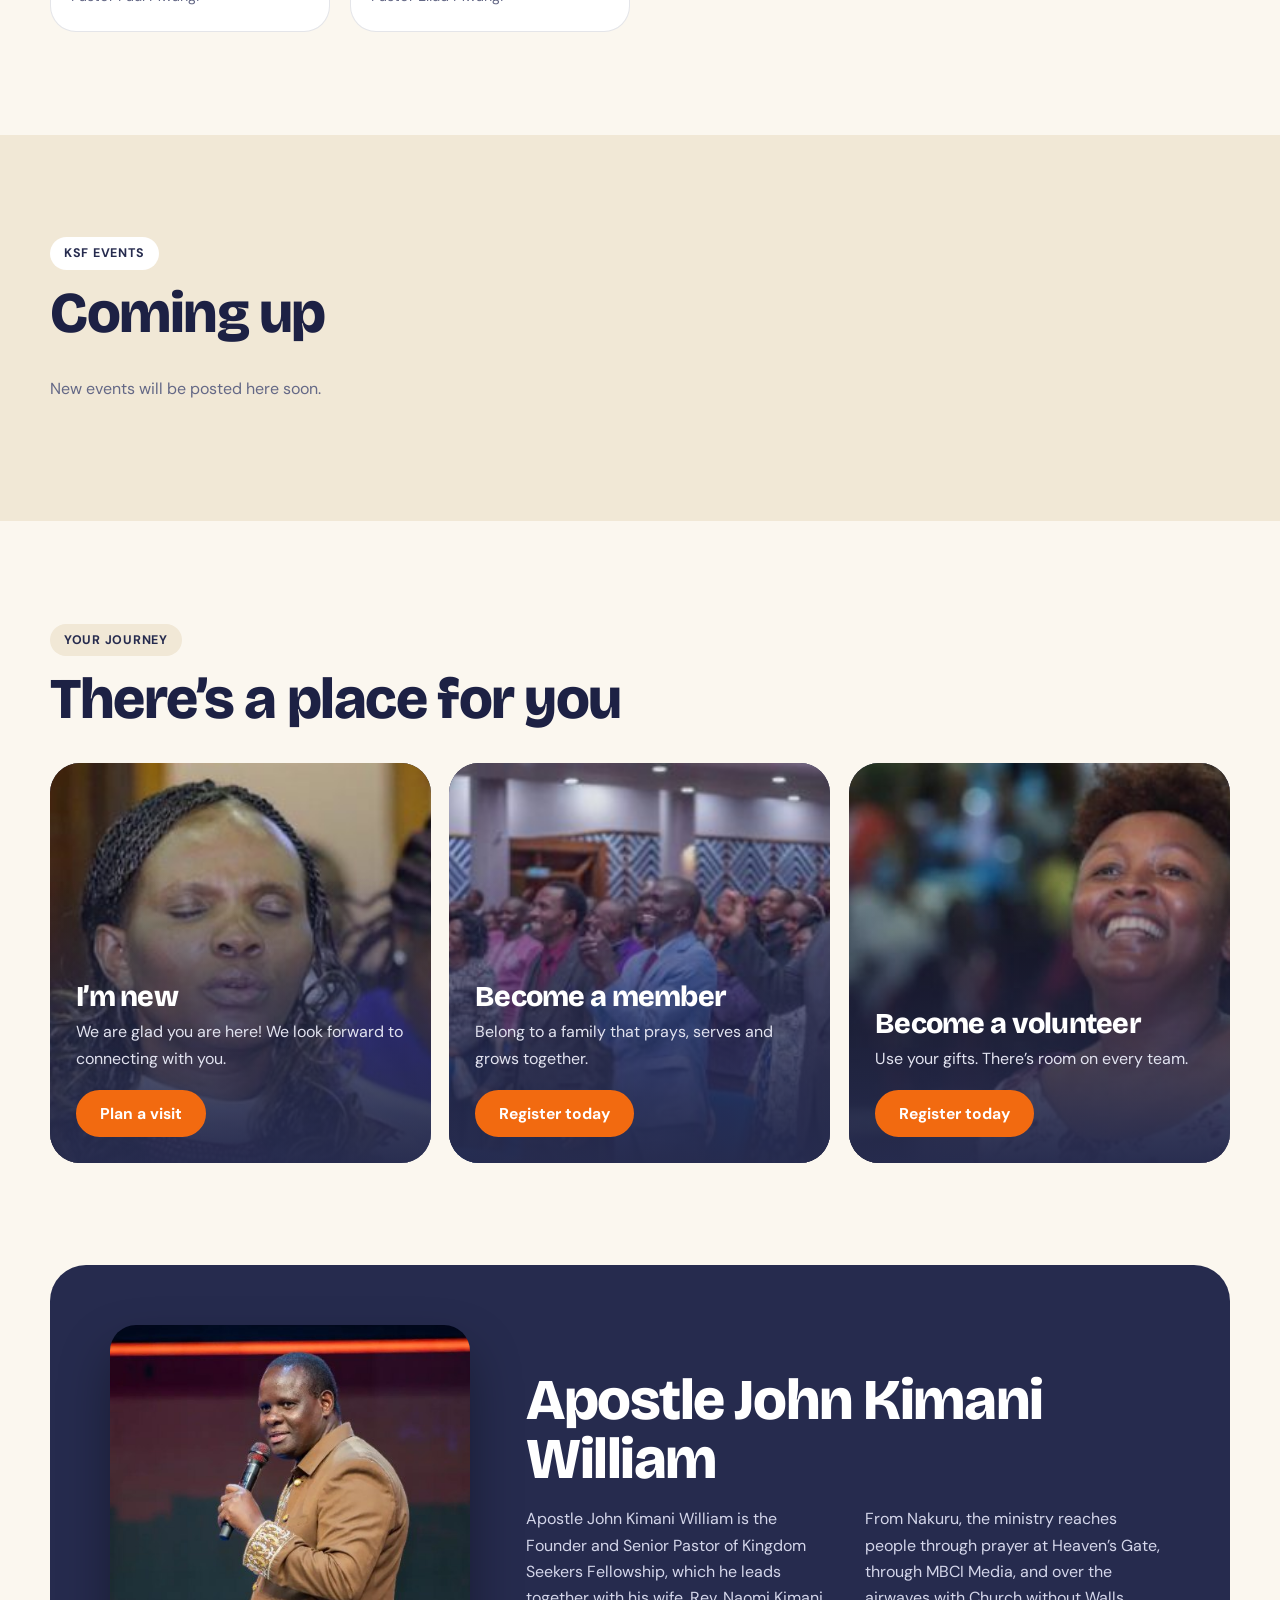
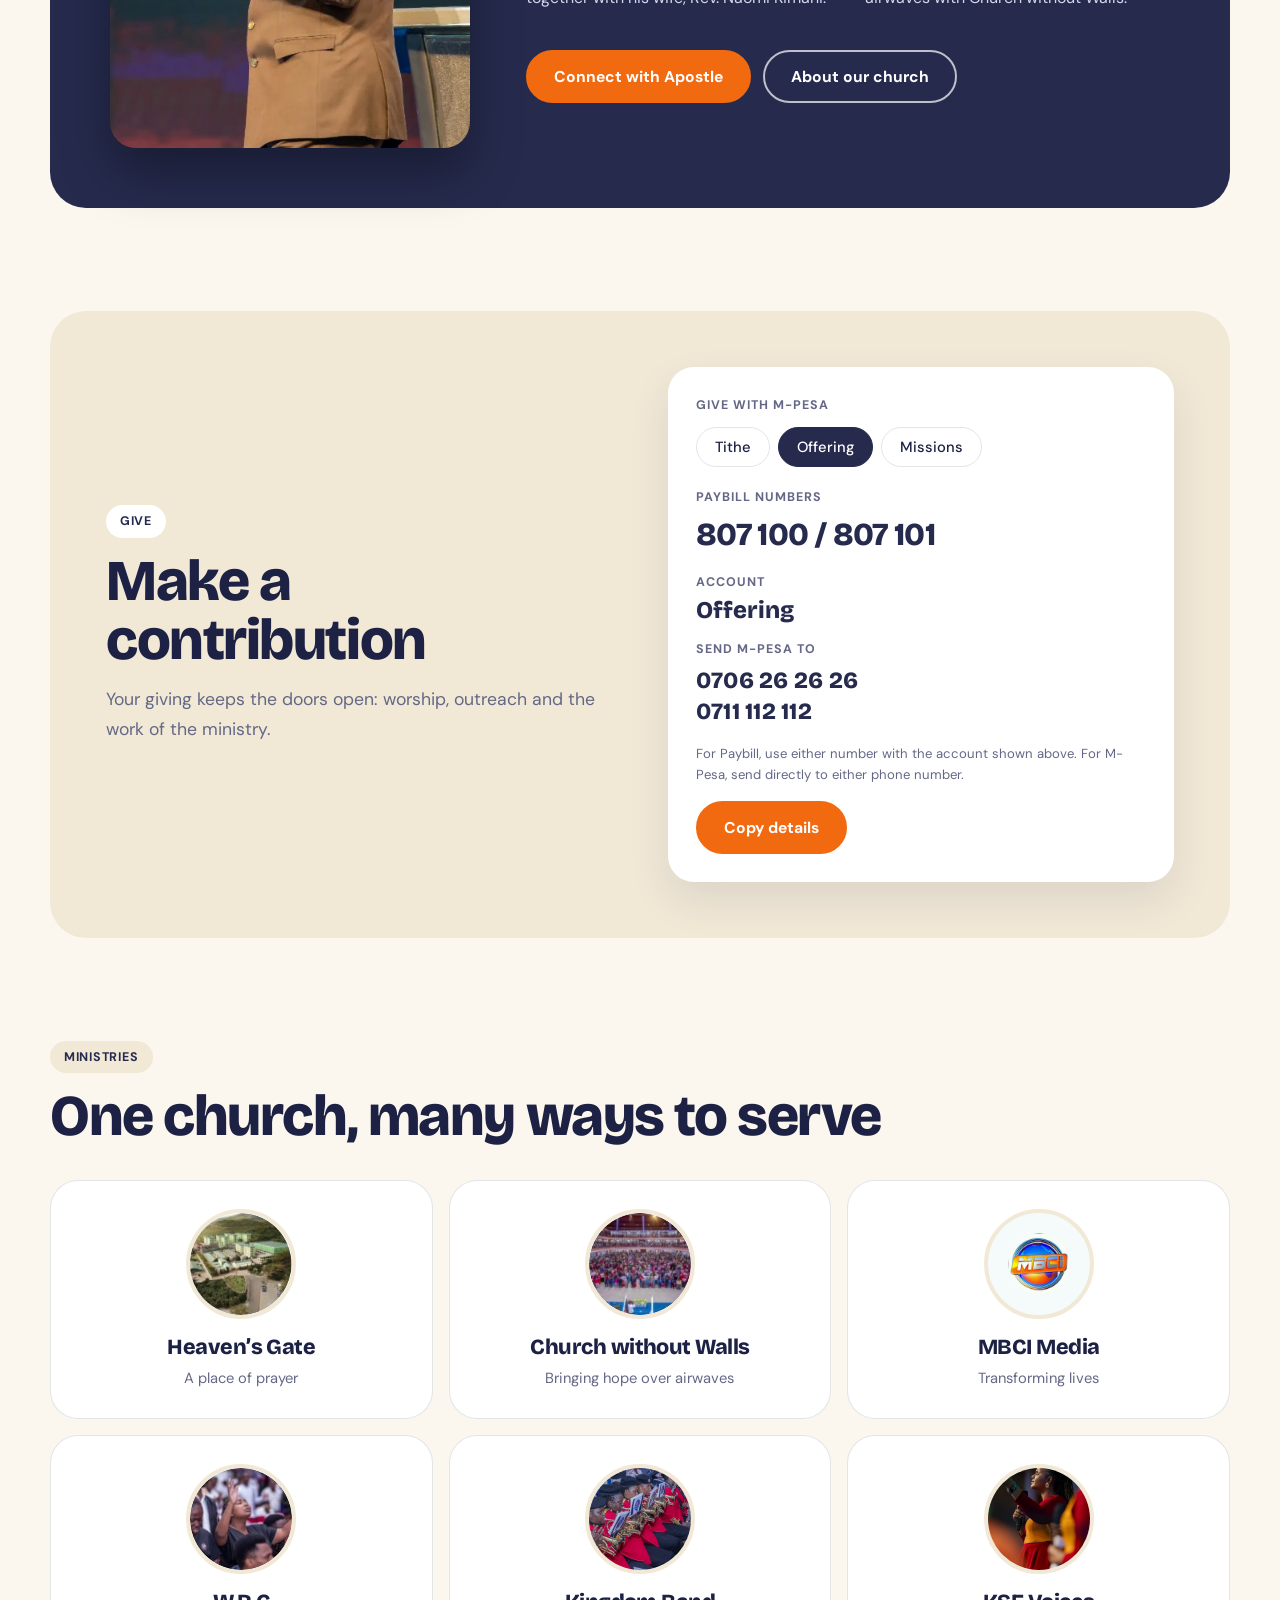
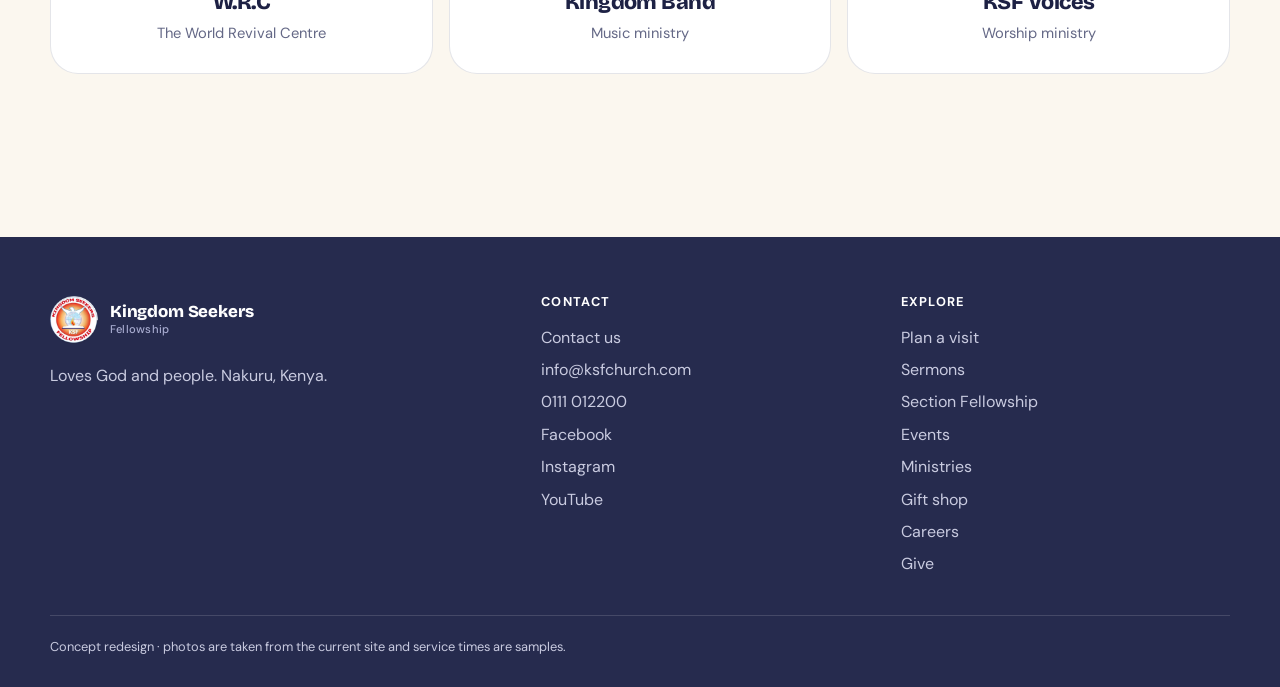
==== commit f7665a3c: "add favicon and apple touch icon to multiple HTML files" ====
--- a/index.html
+++ b/index.html
@@ -3,6 +3,8 @@
 <meta charset="utf-8">
 <meta name="viewport" content="width=device-width, initial-scale=1, viewport-fit=cover">
 <meta name="color-scheme" content="light">
+<link rel="icon" type="image/png" href="images/logo.png">
+<link rel="apple-touch-icon" href="images/logo.png">
 <title>Kingdom Seekers Fellowship — Seek Ye First (concept)</title>
 <link rel="preconnect" href="https://fonts.googleapis.com"><link rel="preconnect" href="https://fonts.gstatic.com" crossorigin>
 <link href="https://fonts.googleapis.com/css2?family=Bricolage+Grotesque:opsz,wght@12..96,500;12..96,700;12..96,800&family=DM+Sans:wght@400;500;700&display=swap" rel="stylesheet">
@@ -70,8 +72,7 @@
 <section class="sec" id="pastor" style="padding-top:0"><div class="w"><div class="apo rv"><img src="images/apostle.jpg" alt="Apostle John Kimani William ministering"><div><h2>Apostle John Kimani William</h2><div class="cols"><p>Apostle John Kimani William is the Founder and Senior Pastor of Kingdom Seekers Fellowship, which he leads together with his wife, Rev. Naomi Kimani.</p><p>From Nakuru, the ministry reaches people through prayer at Heaven’s Gate, through MBCI Media, and over the airwaves with Church without Walls.</p></div><div class="row"><a class="btn" href="#contact">Connect with Apostle</a><a class="btn o apo-more" style="color:#fff;border-color:rgba(255,255,255,.7)" href="about.html">About our church</a></div></div></div></div></section><section class="sec" id="give" style="padding-top:0"><div class="w"><div class="give rv">
   <div><span class="eb" style="background:#fff" data-t="give">Give</span><h2>Make a contribution</h2><p style="color:var(--mute);font-size:1.1rem;margin:16px 0 0">Your giving keeps the doors open: worship, outreach and the work of the ministry.</p></div>
   <div class="mp"><small>Give with M-Pesa</small><div class="chips" id="gc" role="group" aria-label="Choose a giving purpose"></div><div id="giving-details" aria-live="polite"><small>Paybill numbers</small><div class="no payment-values" id="pb">807 100 / 807 101</div><small>Account</small><div class="no account-value" id="ac">Offering</div><small>Send M-Pesa to</small><div class="payment-values mobile-payment" id="mpesa">0706 26 26 26<br>0711 112 112</div><p class="payment-note">For Paybill, use either number with the account shown above. For M-Pesa, send directly to either phone number.</p></div><p class="mission-note" id="mission-note" hidden>For Missions giving details, please contact <a href="mailto:info@ksfchurch.com">info@ksfchurch.com</a>.</p><button class="btn" id="cp" type="button">Copy details</button></div>
-</div></div></section>
-
+</div></div></section> 
 
 
 <section class="sec" id="ministries" style="padding-top:0"><div class="w"><div class="hd rv"><div><span class="eb" data-t="min">Ministries</span><h2>One church, many ways to serve</h2></div></div>
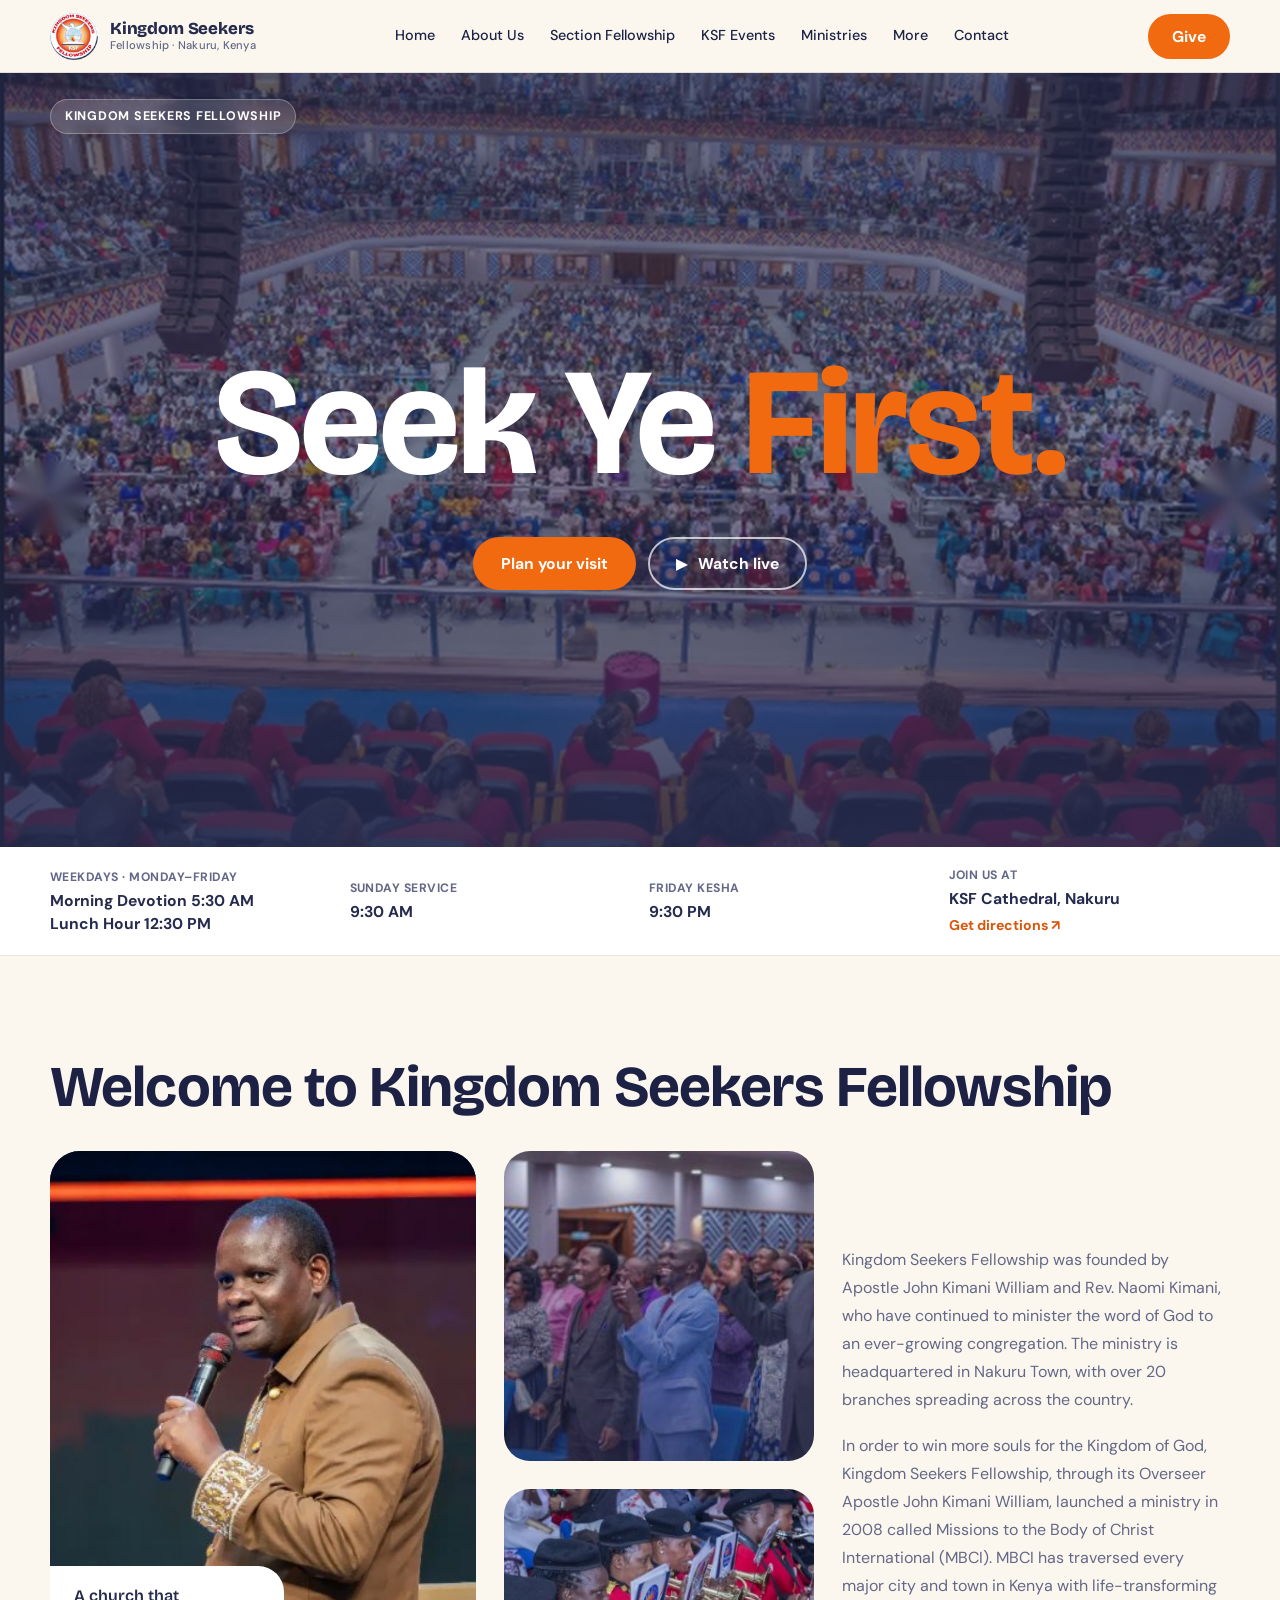
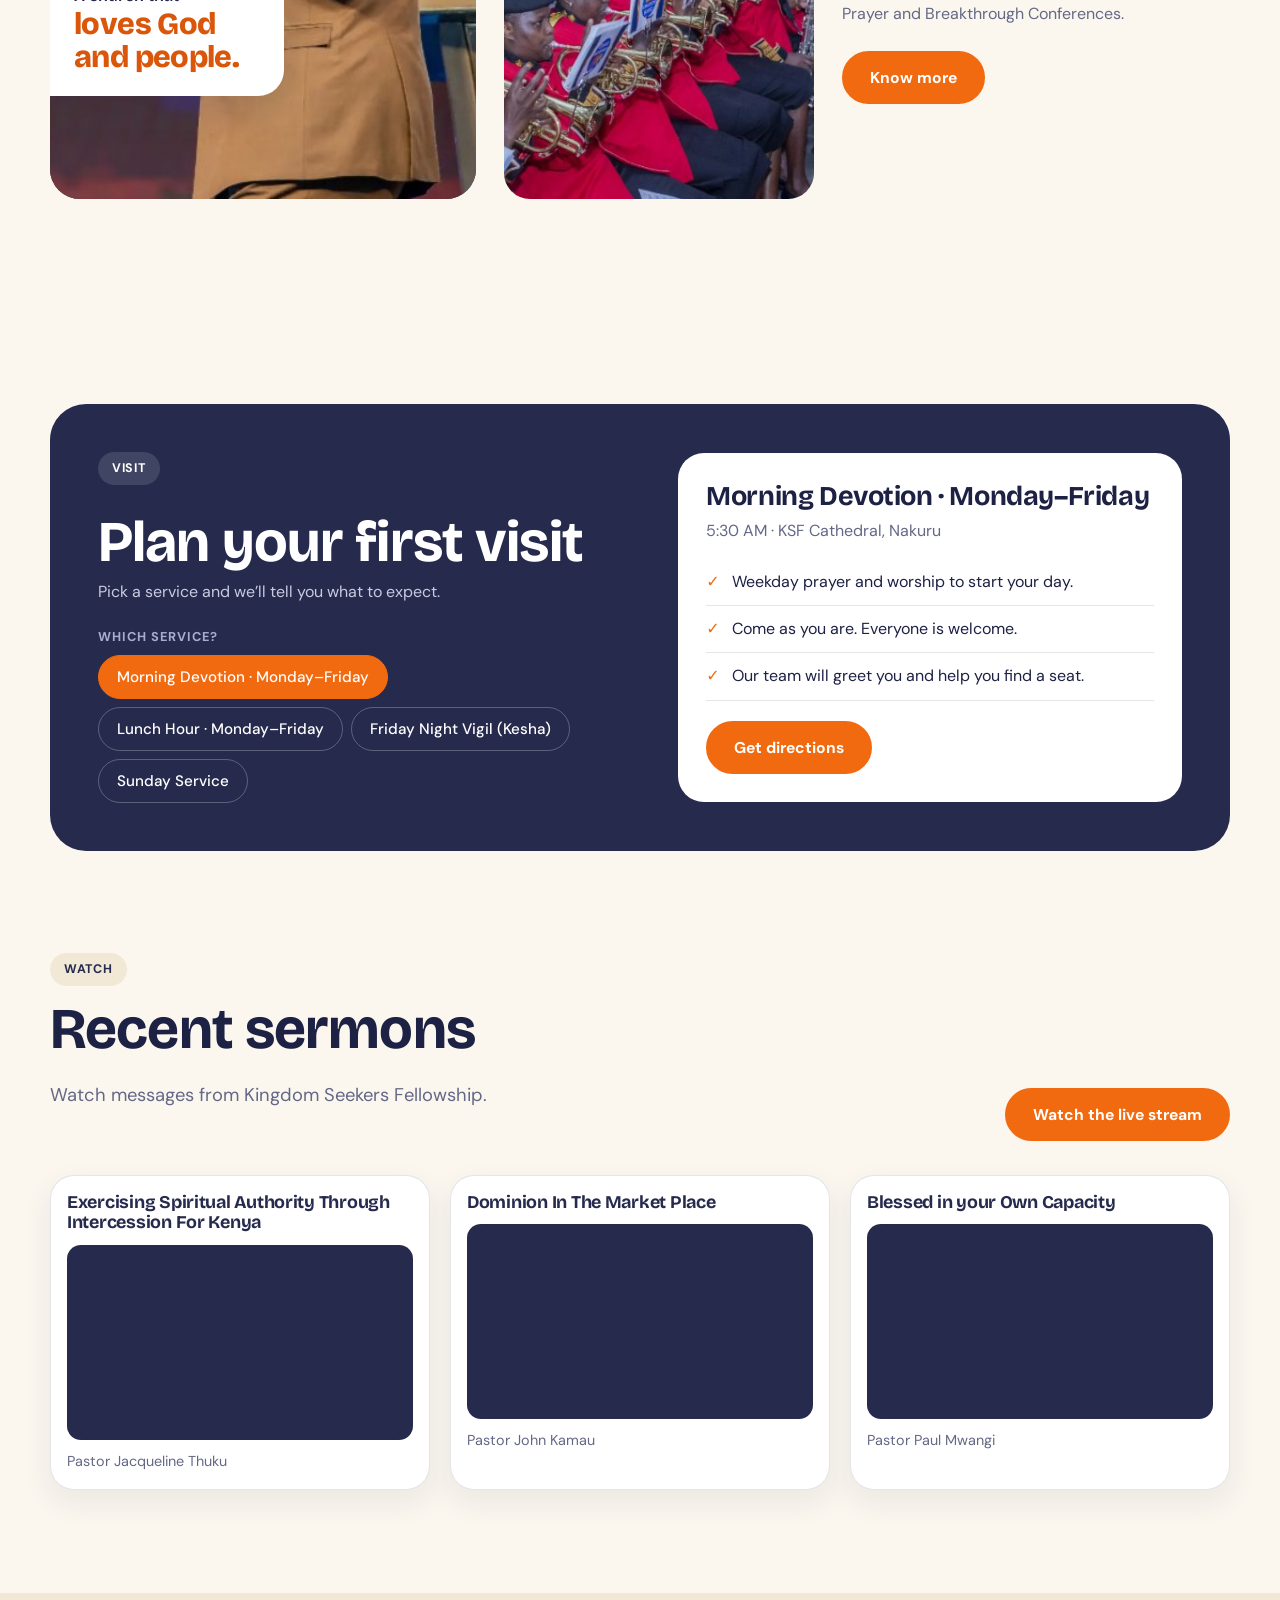
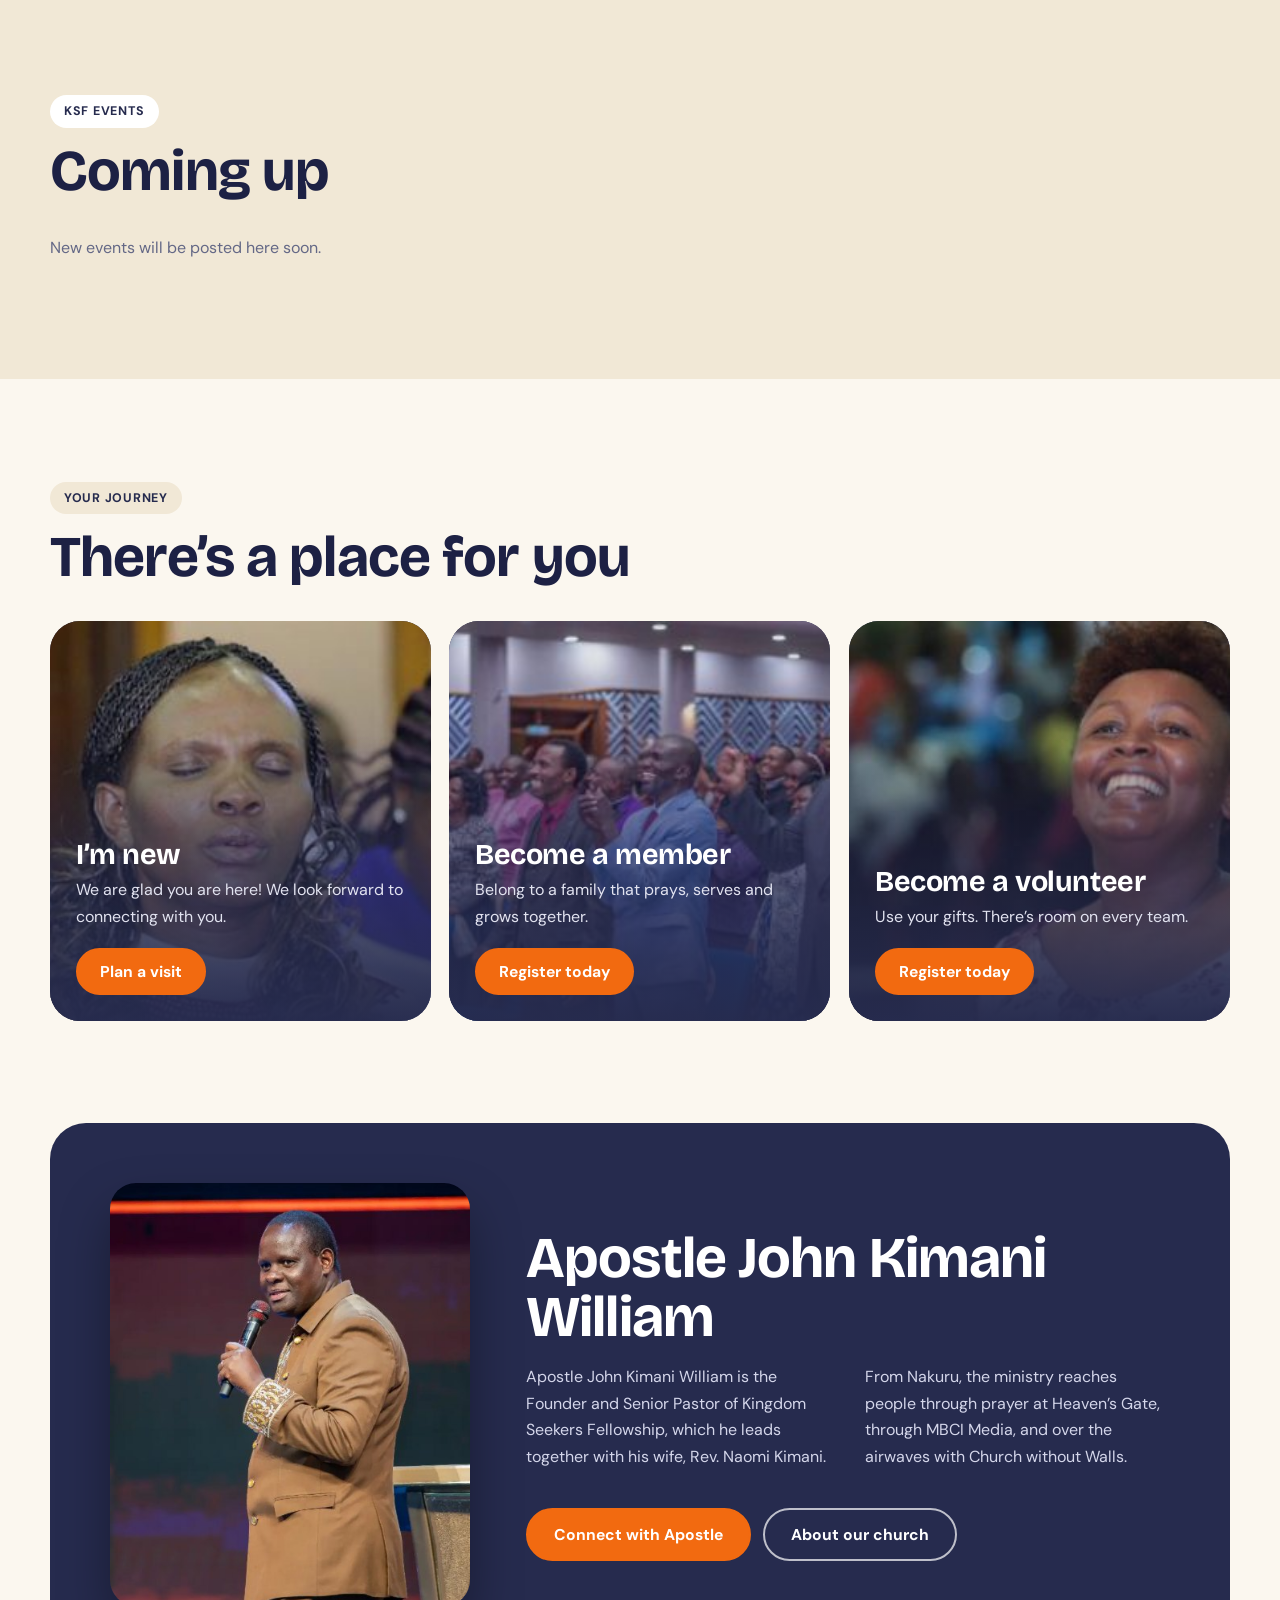
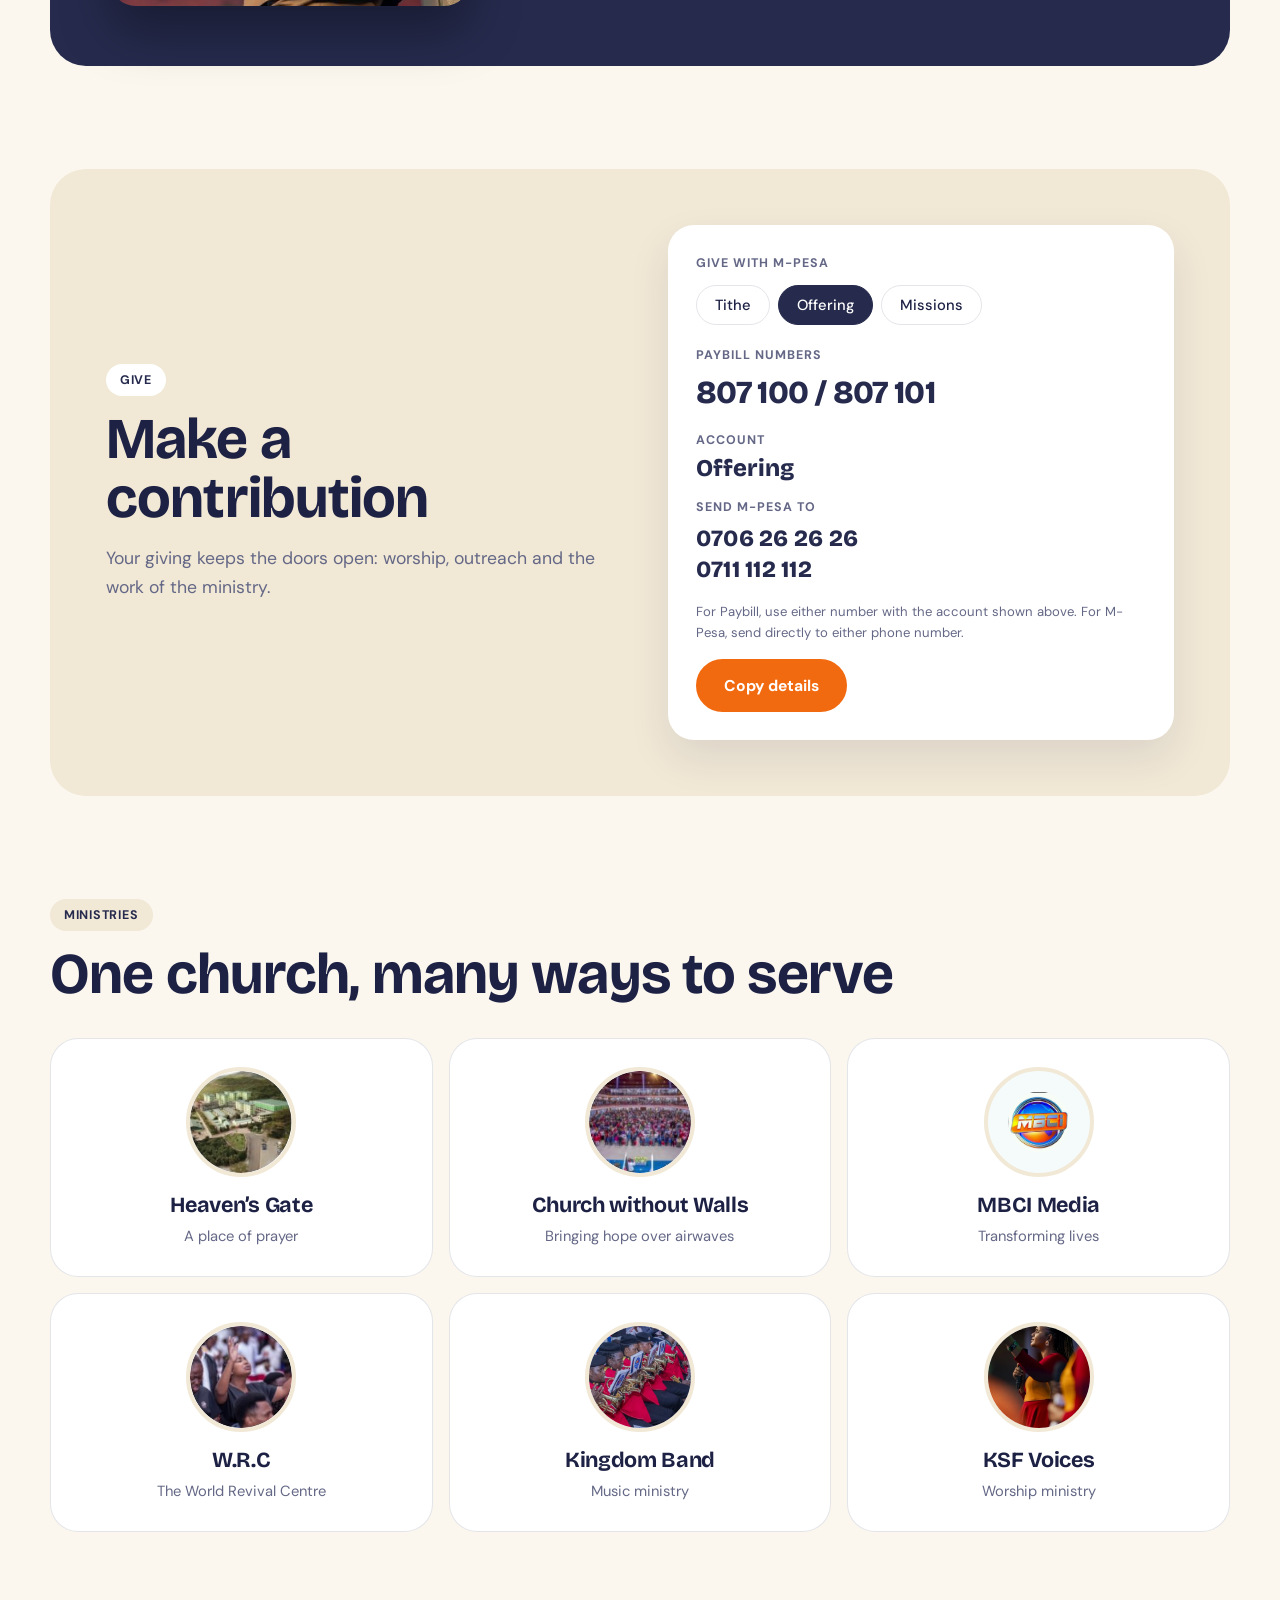
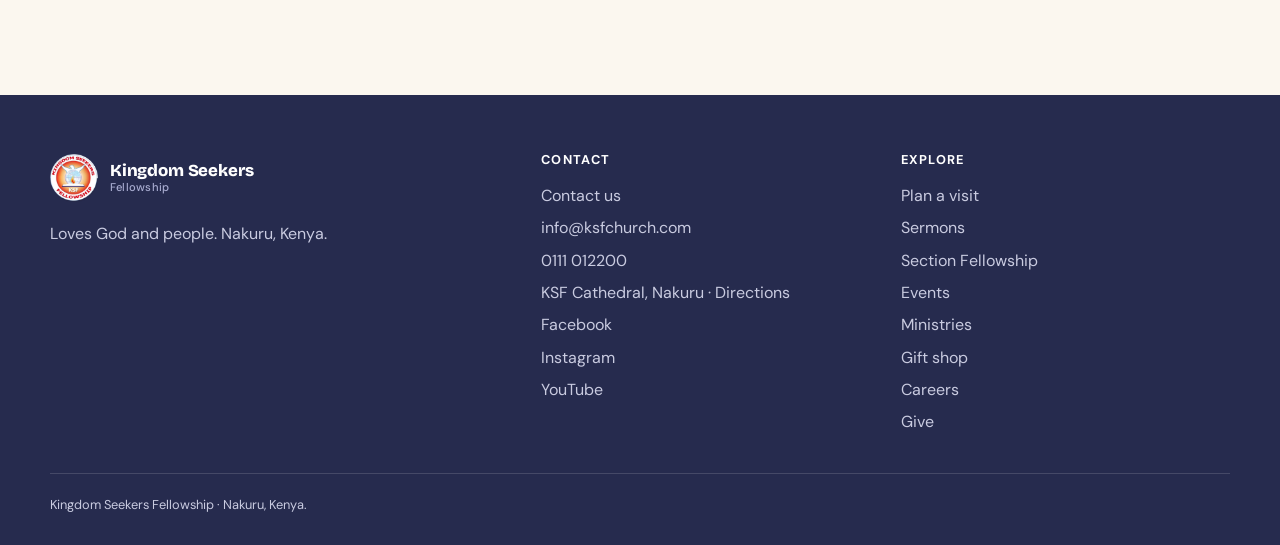
==== commit fa4405e2: "Update ministries and section fellowship pages with accessibility improvements, navigation enhanceme" ====
--- a/index.html
+++ b/index.html
@@ -5,16 +5,17 @@
 <meta name="color-scheme" content="light">
 <link rel="icon" type="image/png" href="images/logo.png">
 <link rel="apple-touch-icon" href="images/logo.png">
-<title>Kingdom Seekers Fellowship — Seek Ye First (concept)</title>
+<title>Kingdom Seekers Fellowship — Seek Ye First</title>
 <link rel="preconnect" href="https://fonts.googleapis.com"><link rel="preconnect" href="https://fonts.gstatic.com" crossorigin>
 <link href="https://fonts.googleapis.com/css2?family=Bricolage+Grotesque:opsz,wght@12..96,500;12..96,700;12..96,800&family=DM+Sans:wght@400;500;700&display=swap" rel="stylesheet">
-<link rel="stylesheet" href="style.css?v=3">
+<link rel="stylesheet" href="style.css?v=4">
 <link rel="stylesheet" href="preloader.css?v=1">
 <link rel="stylesheet" href="fixes.css">
 <link rel="stylesheet" href="intro.css">
 <noscript><style>.site-preloader{display:none}</style></noscript>
 </head>
 <body>
+<a class="skip-link" href="#top">Skip to content</a>
 <div class="site-preloader" id="site-preloader" aria-label="Loading Kingdom Seekers Fellowship">
   <div class="preloader-panel top"></div>
   <div class="preloader-panel bottom"></div>
@@ -22,11 +23,17 @@
 </div>
 <header><div class="w nb">
   <a class="br" href="#top"><img src="images/logo.png" alt="KSF logo"><span>Kingdom Seekers<small>Fellowship · Nakuru, Kenya</small></span></a>
-  <nav id="nav"><a href="#top" data-t="home">Home</a><a href="about.html" data-t="about">About Us</a><a href="section-fellowship.html" data-t="section">Section Fellowship</a><a href="events.html" data-t="kev">KSF Events</a><a href="ministries.html" data-t="min">Ministries</a><a href="gift-shop.html" data-t="gift">Gift Shop</a><a href="contact.html" data-t="contact">Contact</a><a href="careers.html" data-t="careers">Careers</a><a class="ng" href="#give" data-t="give">Give</a></nav>
-  <div class="rt"><div class="lg" role="group" aria-label="Language"><button data-l="en" aria-pressed="true">EN</button><button data-l="sw" aria-pressed="false">SW</button></div><a class="btn" href="#give" data-t="give">Give</a><button class="mn" id="mn" aria-label="Menu" aria-expanded="false">☰</button></div>
+  <nav id="nav"><a href="#top" data-t="home">Home</a><a href="about.html" data-t="about">About Us</a><a href="section-fellowship.html" data-t="section">Section Fellowship</a><a href="events.html" data-t="kev">KSF Events</a><a href="ministries.html" data-t="min">Ministries</a><details class="nav-more"><summary>More</summary><div class="nav-more-menu"><a href="gift-shop.html">Gift Shop</a><a href="careers.html">Careers</a></div></details><a href="contact.html" data-t="contact">Contact</a><a class="ng" href="#give" data-t="give">Give</a></nav>
+  <div class="rt"><a class="btn" href="#give" data-t="give">Give</a><button class="mn" id="mn" aria-label="Menu" aria-expanded="false">☰</button></div>
 </div></header>
-<main id="top">
-<section class="hero" style="--hb:url(images/hero.jpg)"><span class="eb" data-t="eb">Kingdom Seekers Fellowship</span><div class="w"><h1 class="rv"><span data-t="h1a">Seek Ye</span> <em data-t="h1b">First.</em></h1><div class="row rv"><a class="btn" href="#visit" data-t="plan">Plan your visit</a><a class="btn o" href="#watch"><span aria-hidden="true">▶</span><span data-t="wl">Watch live</span></a></div></div></section>
+<main id="top" tabindex="-1">
+<section class="hero" style="--hb:url(images/hero.jpg)"><span class="eb" data-t="eb">Kingdom Seekers Fellowship</span><div class="w"><h1 class="rv"><span data-t="h1a">Seek Ye</span> <em data-t="h1b">First.</em></h1><div class="row rv"><a class="btn" href="#visit" data-t="plan">Plan your visit</a><a class="btn o" href="https://www.youtube.com/live/AlnOnlBDe-4" target="_blank" rel="noopener"><span aria-hidden="true">▶</span><span data-t="wl">Watch live</span></a></div></div></section>
+<section class="visit-strip" aria-label="Service times and location"><div class="w visit-strip-inner">
+  <div class="visit-time"><span>Weekdays · Monday–Friday</span><strong>Morning Devotion 5:30 AM<br>Lunch Hour 12:30 PM</strong></div>
+  <div class="visit-time"><span>Sunday Service</span><strong>9:30 AM</strong></div>
+  <div class="visit-time"><span>Friday Kesha</span><strong>9:30 PM</strong></div>
+  <div class="visit-location"><span>Join us at</span><strong>KSF Cathedral, Nakuru</strong><a href="https://maps.app.goo.gl/TbEkT7DkS5dyrQYf7" target="_blank" rel="noopener">Get directions <span aria-hidden="true">↗</span></a></div>
+</div></section>
 
 <section class="sec" id="intro"><div class="w">
   <div class="hd rv"><div><h2 data-t="wel">Welcome to Kingdom Seekers Fellowship</h2></div></div>
@@ -50,8 +57,12 @@
 <section class="sec" id="visit"><div class="w"><div class="plan rv"><div class="pg"><div class="pl"><span class="eb" style="background:rgba(255,255,255,.12);color:#fff" data-t="visit">Visit</span><h2 data-t="pv">Plan your first visit</h2><p>Pick a service and we’ll tell you what to expect.</p><div class="q"><h4>Which service?</h4><div class="opts" id="o1"></div></div></div><div class="res" id="res"></div></div></div></div></section>
 
 <section class="sec" id="watch" style="padding-top:0"><div class="w">
-  <div class="hd rv"><div><span class="eb" data-t="watch">Watch</span><h2>Latest sermons</h2></div><div class="chips" id="sf" role="group" aria-label="Filter sermons"></div></div>
-  <div class="gr" id="sg"></div></div></section>
+  <div class="hd rv"><div><span class="eb" data-t="watch">Watch</span><h2>Recent sermons</h2><p class="lede">Watch messages from Kingdom Seekers Fellowship.</p></div><a class="btn" href="https://www.youtube.com/live/AlnOnlBDe-4" target="_blank" rel="noopener">Watch the live stream</a></div>
+  <div class="sermon-grid">
+    <article class="sermon-video"><h3>Exercising Spiritual Authority Through Intercession For Kenya</h3><div class="sermon-frame"><iframe src="https://www.youtube-nocookie.com/embed/kAkUTLgUu5A" title="Exercising Spiritual Authority Through Intercession For Kenya with Pastor Jacqueline Thuku" loading="lazy" referrerpolicy="strict-origin-when-cross-origin" allow="accelerometer; autoplay; clipboard-write; encrypted-media; gyroscope; picture-in-picture" allowfullscreen></iframe></div><p>Pastor Jacqueline Thuku</p></article>
+    <article class="sermon-video"><h3>Dominion In The Market Place</h3><div class="sermon-frame"><iframe src="https://www.youtube-nocookie.com/embed/6mT-dvRvgkk" title="Dominion In The Market Place with Pastor John Kamau" loading="lazy" referrerpolicy="strict-origin-when-cross-origin" allow="accelerometer; autoplay; clipboard-write; encrypted-media; gyroscope; picture-in-picture" allowfullscreen></iframe></div><p>Pastor John Kamau</p></article>
+    <article class="sermon-video"><h3>Blessed in your Own Capacity</h3><div class="sermon-frame"><iframe src="https://www.youtube-nocookie.com/embed/06IvVv1Q7FU" title="Blessed in your Own Capacity with Pastor Paul Mwangi" loading="lazy" referrerpolicy="strict-origin-when-cross-origin" allow="accelerometer; autoplay; clipboard-write; encrypted-media; gyroscope; picture-in-picture" allowfullscreen></iframe></div><p>Pastor Paul Mwangi</p></article>
+  </div></div></section>
 
 <section class="sec" id="events" style="background:var(--sand)"><div class="w"><div class="hd rv"><div><span class="eb" style="background:#fff" data-t="kev">KSF Events</span><h2>Coming up</h2></div></div>
 <article class="fest rv" id="fest"><button class="fl" id="flb" type="button" aria-label="View the flyer larger"><img src="images/flyer.jpg" alt="Flyer: November Word and Prayer Festival, 2nd to 6th November 2026"></button>
@@ -80,12 +91,12 @@
 </main>
 <footer id="contact"><div class="w"><div class="fg">
   <div><a class="br" href="#top"><img src="images/logo.png" alt=""><span>Kingdom Seekers<small>Fellowship</small></span></a><p style="margin:16px 0 0;max-width:24rem">Loves God and people. Nakuru, Kenya.</p></div>
-  <div><h4>Contact</h4><a href="contact.html">Contact us</a><a href="mailto:info@ksfchurch.com">info@ksfchurch.com</a><a href="tel:+254111012200">0111 012200</a><a href="#" data-soon>Facebook</a><a href="#" data-soon>Instagram</a><a href="#" data-soon>YouTube</a></div>
+  <div><h4>Contact</h4><a href="contact.html">Contact us</a><a href="mailto:info@ksfchurch.com">info@ksfchurch.com</a><a href="tel:+254111012200">0111 012200</a><a href="https://maps.app.goo.gl/TbEkT7DkS5dyrQYf7" target="_blank" rel="noopener">KSF Cathedral, Nakuru · Directions</a><a href="#" data-soon>Facebook</a><a href="#" data-soon>Instagram</a><a href="#" data-soon>YouTube</a></div>
   <div><h4>Explore</h4><a href="#visit">Plan a visit</a><a href="#watch">Sermons</a><a href="section-fellowship.html">Section Fellowship</a><a href="events.html">Events</a><a href="ministries.html">Ministries</a><a href="gift-shop.html">Gift shop</a><a href="careers.html">Careers</a><a href="#give">Give</a></div></div>
-  <p class="cp">Concept redesign · photos are taken from the current site and service times are samples.</p></div></footer>
-<nav class="bar" aria-label="Quick actions"><a href="#watch"><span aria-hidden="true">▶</span><span data-t="wl">Watch live</span></a><a href="#visit" data-t="plan2">Visit</a><a class="g" href="#give" data-t="give">Give</a></nav>
+  <p class="cp">Kingdom Seekers Fellowship · Nakuru, Kenya.</p></div></footer>
+<nav class="bar" aria-label="Quick actions"><a href="https://www.youtube.com/live/AlnOnlBDe-4" target="_blank" rel="noopener"><span aria-hidden="true">▶</span><span data-t="wl">Watch live</span></a><a href="#visit" data-t="plan2">Visit</a><a class="g" href="#give" data-t="give">Give</a></nav>
 <div id="toast" role="status" aria-live="polite"></div>
-<script src="script.js?v=2"></script>
+<script src="script.js?v=3"></script>
 <script src="preloader.js?v=1"></script>
 </body>
 </html>
--- a/style.css
+++ b/style.css
@@ -1,17 +1,20 @@
-:root{--navy:#262b4e;--navy2:#363d6b;--or:#f26a10;--or2:#d9560a;--iv:#fbf7ef;--sand:#f1e8d6;--ink:#1d2144;--mute:#646886;--line:rgba(38,43,78,.12);--h:'Bricolage Grotesque','DM Sans',system-ui,sans-serif;--b:'DM Sans',system-ui,-apple-system,'Segoe UI',sans-serif;box-sizing:border-box;padding-top:env(safe-area-inset-top,0px);color-scheme:light}
+:root{--navy:#262b4e;--navy2:#363d6b;--or:#f26a10;--or2:#d9560a;--cta:#f26a10;--cta-hover:#d9560a;--iv:#fbf7ef;--sand:#f1e8d6;--ink:#1d2144;--mute:#646886;--line:rgba(38,43,78,.12);--h:'Bricolage Grotesque','DM Sans',system-ui,sans-serif;--b:'DM Sans',system-ui,-apple-system,'Segoe UI',sans-serif;box-sizing:border-box;padding-top:env(safe-area-inset-top,0px);color-scheme:light}
 *,*::before,*::after{box-sizing:inherit}
 html{scroll-behavior:smooth;scroll-padding-top:90px}
 body{margin:0;background:var(--iv);color:var(--ink);font:400 1rem/1.65 var(--b);overflow-x:clip;padding-bottom:calc(76px + env(safe-area-inset-bottom,0px))}
 @media(min-width:800px){body{padding-bottom:0}}
 a{color:inherit;text-decoration:none}img{display:block;max-width:100%}
-h1,h2,h3{margin:0;font-family:var(--h);font-weight:800;line-height:1.02;letter-spacing:-.025em}
+h1,h2,h3{margin:0;font-family:var(--h);font-weight:700;line-height:1.02;letter-spacing:-.015em}
 h1{font-size:clamp(3.3rem,10vw,7.4rem)}h1 em{font-style:normal;color:var(--or)}
 h2{font-size:clamp(2.1rem,5vw,3.6rem)}h3{font-size:1.35rem;line-height:1.15}
+a:focus-visible,button:focus-visible,summary:focus-visible,input:focus-visible,textarea:focus-visible,select:focus-visible,[tabindex]:focus-visible{outline:3px solid var(--or);outline-offset:3px}
+.skip-link{position:fixed;top:8px;left:8px;z-index:1100;transform:translateY(-150%);padding:10px 16px;border-radius:8px;background:var(--navy);color:#fff;font-weight:700}
+.skip-link:focus{transform:translateY(0)}
 .w{width:min(1180px,100% - 36px);margin-inline:auto}
 .sec{padding:clamp(56px,8vw,104px) 0}
 .eb{display:inline-block;margin:0 0 14px;padding:6px 14px;border-radius:99px;background:var(--sand);color:var(--navy);font-size:.78rem;font-weight:700;letter-spacing:.06em;text-transform:uppercase}
-.btn{display:inline-flex;align-items:center;justify-content:center;gap:10px;padding:14px 26px;border:2px solid var(--or);border-radius:99px;background:var(--or);color:#fff;font:700 .98rem var(--b);cursor:pointer;transition:transform .25s,background .25s,color .25s,box-shadow .25s}
-.btn:hover{transform:translateY(-2px);background:var(--or2);border-color:var(--or2);box-shadow:0 10px 24px rgba(242,106,16,.3)}
+.btn{display:inline-flex;align-items:center;justify-content:center;gap:10px;padding:14px 26px;border:2px solid var(--cta);border-radius:99px;background:var(--cta);color:#fff;font:700 .98rem var(--b);cursor:pointer;transition:transform .25s,background .25s,color .25s,box-shadow .25s}
+.btn:hover{transform:translateY(-2px);background:var(--cta-hover);border-color:var(--cta-hover);box-shadow:0 10px 24px rgba(242,106,16,.3)}
 .btn.o{background:transparent;color:var(--navy);border-color:var(--navy)}.btn.o:hover{background:var(--navy);color:#fff;box-shadow:none}
 .live{width:9px;height:9px;border-radius:50%;background:#1fb35a;box-shadow:0 0 0 0 rgba(31,179,90,.6);animation:pu 2s infinite}.off{background:#b8b3a4;animation:none}
 @keyframes pu{70%{box-shadow:0 0 0 9px rgba(31,179,90,0)}100%{box-shadow:0 0 0 0 rgba(31,179,90,0)}}
@@ -19,12 +22,13 @@
 .nb{display:flex;align-items:center;justify-content:space-between;gap:18px;height:72px}
 .br{display:flex;align-items:center;gap:12px;font:800 1.05rem/1.1 var(--h);letter-spacing:-.01em;color:var(--navy)}.br img{width:48px;height:48px}.br small{display:block;font:500 .7rem var(--b);color:var(--mute);letter-spacing:.02em}
 @media(max-width:1119px){.nb>.br{gap:0}.nb>.br>span{display:none}.nb>.br img{width:56px;height:56px}}
-nav{display:none;gap:4px}nav a{padding:9px 14px;border-radius:99px;font-weight:500;font-size:.95rem;transition:background .2s}nav a:hover{background:var(--sand)}
+nav{display:none;gap:4px}nav a,nav .nav-more>summary{padding:9px 11px;border-radius:99px;font-weight:500;font-size:.9rem;transition:background .2s;cursor:pointer;white-space:nowrap}nav a:hover,nav .nav-more>summary:hover{background:var(--sand)}nav .nav-more>summary{list-style:none}nav .nav-more>summary::-webkit-details-marker{display:none}.nav-more{position:relative}.nav-more.current>summary{background:var(--navy);color:#fff}.nav-more-menu{position:absolute;top:calc(100% + 8px);right:0;z-index:55;display:grid;min-width:170px;padding:8px;border:1px solid var(--line);border-radius:16px;background:var(--iv);box-shadow:0 14px 36px rgba(38,43,78,.16)}.nav-more:not([open]) .nav-more-menu{display:none}.nav-more-menu a{display:block}
 .rt{display:flex;align-items:center;gap:10px}
 .lg{display:flex;padding:3px;border:1px solid var(--line);border-radius:99px}.lg button{padding:5px 11px;border:0;border-radius:99px;background:none;color:var(--mute);font:700 .75rem var(--b);cursor:pointer}.lg button[aria-pressed=true]{background:var(--navy);color:#fff}
 .mn{display:grid;place-items:center;width:44px;height:44px;border:1px solid var(--line);border-radius:50%;background:none;font-size:1.2rem;cursor:pointer}
 .rt .btn{padding:10px 22px}
-@media(max-width:1119px){nav.open{display:flex;flex-direction:column;position:absolute;left:0;right:0;top:72px;padding:14px 18px 20px;background:var(--iv);border-bottom:1px solid var(--line)}nav.open a{padding:13px 8px;font-size:1.1rem;border-bottom:1px solid var(--line);border-radius:0}.rt .btn{display:none}}
+@media(max-width:1119px){nav.open{display:flex;flex-direction:column;position:absolute;left:0;right:0;top:72px;padding:14px 18px 20px;background:var(--iv);border-bottom:1px solid var(--line)}nav.open a,nav.open .nav-more>summary{padding:13px 8px;font-size:1.1rem;border-bottom:1px solid var(--line);border-radius:0}nav.open .nav-more-menu{position:static;min-width:0;padding:0 0 0 14px;border:0;border-radius:0;background:transparent;box-shadow:none}}
+@media(max-width:799px){.rt .btn{display:none}}
 @media(min-width:1120px){nav{display:flex}.mn{display:none}.ng{display:none}}
 .hero{padding:clamp(34px,6vw,80px) 0 clamp(50px,7vw,90px)}
 .hg{display:grid;gap:40px;align-items:center}@media(min-width:900px){.hg{grid-template-columns:1.1fr .9fr;gap:56px}}
@@ -39,7 +43,7 @@
 .pg{display:grid;gap:30px;margin-top:30px}@media(min-width:900px){.pg{grid-template-columns:1fr 1fr;gap:50px}}
 .q{margin-bottom:22px}.q h4{margin:0 0 10px;font:700 .8rem var(--b);letter-spacing:.08em;text-transform:uppercase;color:#a8acd0}
 .opts{display:flex;flex-wrap:wrap;gap:8px}
-.opt{padding:11px 18px;border:1.5px solid rgba(255,255,255,.25);border-radius:99px;background:none;color:#fff;font:500 .95rem var(--b);cursor:pointer;transition:all .2s}.opt:hover{border-color:#fff}.opt[aria-pressed=true]{background:var(--or);border-color:var(--or)}
+.opt{padding:11px 18px;border:1.5px solid rgba(255,255,255,.25);border-radius:99px;background:none;color:#fff;font:500 .95rem var(--b);cursor:pointer;transition:all .2s}.opt:hover{border-color:#fff}.opt[aria-pressed=true]{background:var(--cta);border-color:var(--cta)}
 .res{padding:28px;border-radius:26px;background:#fff;color:var(--ink)}.res h3{font-size:1.7rem;margin-bottom:6px}.res p{color:var(--mute);margin:0 0 14px}
 .res ul{margin:0 0 20px;padding:0;list-style:none}.res li{padding:10px 0;border-bottom:1px solid var(--line);display:flex;gap:12px}.res li::before{content:"✓";color:var(--or);font-weight:800}
 .hd{display:flex;flex-wrap:wrap;justify-content:space-between;align-items:flex-end;gap:20px;margin-bottom:34px}
@@ -78,7 +82,7 @@
 footer h4{margin:0 0 12px;color:#fff;font:700 .8rem var(--b);letter-spacing:.1em;text-transform:uppercase}footer a{display:block;padding:3px 0}footer a:hover{color:#fff}
 footer .br{color:#fff}footer .br small{color:#a8acd0}.cp{margin:34px 0 0;padding-top:20px;border-top:1px solid rgba(255,255,255,.14);font-size:.8rem}
 .bar{position:fixed;left:0;right:0;bottom:0;z-index:60;display:grid;grid-template-columns:1fr 1fr 1fr;gap:8px;padding:10px 12px calc(10px + env(safe-area-inset-bottom,0px));background:rgba(251,247,239,.94);-webkit-backdrop-filter:blur(14px);backdrop-filter:blur(14px);border-top:1px solid var(--line)}
-.bar a{display:flex;align-items:center;justify-content:center;gap:8px;padding:12px 6px;border-radius:99px;font:700 .86rem var(--b);color:var(--navy);background:var(--sand)}.bar a.g{background:var(--or);color:#fff}@media(min-width:800px){.bar{display:none}}
+.bar a{display:flex;align-items:center;justify-content:center;gap:8px;padding:12px 6px;border-radius:99px;font:700 .86rem var(--b);color:var(--navy);background:var(--sand)}.bar a.g{background:var(--cta);color:#fff}@media(min-width:800px){.bar{display:none}}
 .rv{opacity:0;transform:translateY(24px);transition:opacity .8s ease,transform .8s cubic-bezier(.16,1,.3,1)}.rv.in{opacity:1;transform:none}
 @media(prefers-reduced-motion:reduce){*,*::before,*::after{animation:none!important;transition:none!important;scroll-behavior:auto!important}.rv{opacity:1;transform:none}}
 
@@ -88,6 +92,19 @@
 .hero .eb{position:absolute;left:max(18px,calc((100vw - 1180px)/2));top:26px;margin:0;background:rgba(255,255,255,.14);color:#fff;border:1px solid rgba(255,255,255,.28);-webkit-backdrop-filter:blur(8px);backdrop-filter:blur(8px)}
 .hero h1{color:#fff;font-size:clamp(3.6rem,13vw,9.5rem)}.hero .row{justify-content:center;margin-top:36px}
 .hero .btn.o{color:#fff;border-color:rgba(255,255,255,.7)}.hero .btn.o:hover{background:#fff;color:var(--navy)}
+.visit-strip{padding:18px 0;background:#fff;border-bottom:1px solid var(--line)}
+.visit-strip-inner{display:grid;grid-template-columns:repeat(4,minmax(0,1fr));gap:18px}
+.visit-time,.visit-location{display:grid;align-content:center;gap:3px}
+.visit-time span,.visit-location>span{color:var(--mute);font-size:.76rem;font-weight:700;letter-spacing:.04em;text-transform:uppercase}
+.visit-time strong,.visit-location strong{color:var(--navy);font-size:.98rem;line-height:1.45}
+.visit-location a{color:var(--or2);font-size:.88rem;font-weight:700}
+.visit-location a:hover{text-decoration:underline}
+.sermon-grid{display:grid;grid-template-columns:repeat(auto-fit,minmax(min(100%,290px),1fr));gap:20px}
+.sermon-video{min-width:0;padding:16px;border:1px solid var(--line);border-radius:24px;background:#fff;box-shadow:0 12px 30px rgba(38,43,78,.08)}
+.sermon-video h3{margin:0 0 12px;color:var(--navy);font-size:1.12rem}
+.sermon-video p{margin:10px 0 0;color:var(--mute);font-size:.9rem}
+.sermon-frame{aspect-ratio:16/9;overflow:hidden;border-radius:14px;background:var(--navy)}
+.sermon-frame iframe{display:block;width:100%;height:100%;border:0}
 @media(min-width:1120px){nav a{padding:9px 11px;font-size:.9rem}}
 .pg{grid-template-columns:1fr}@media(min-width:900px){.pg{grid-template-columns:1fr 1.1fr}}
 .fest{display:grid;gap:30px;padding:clamp(18px,3vw,34px);border-radius:34px;background:#fff;box-shadow:0 24px 60px rgba(38,43,78,.12)}
@@ -124,6 +141,7 @@
 @media (max-width:860px){
   .plan .pg{grid-template-columns:1fr !important}
 }
+@media(max-width:700px){.visit-strip-inner{grid-template-columns:repeat(2,minmax(0,1fr));gap:16px 12px}.visit-time strong,.visit-location strong{font-size:.9rem}}
 
 /* 2. MBCI Media: show the logo whole instead of cropping it */
 .mc.mc-logo img{
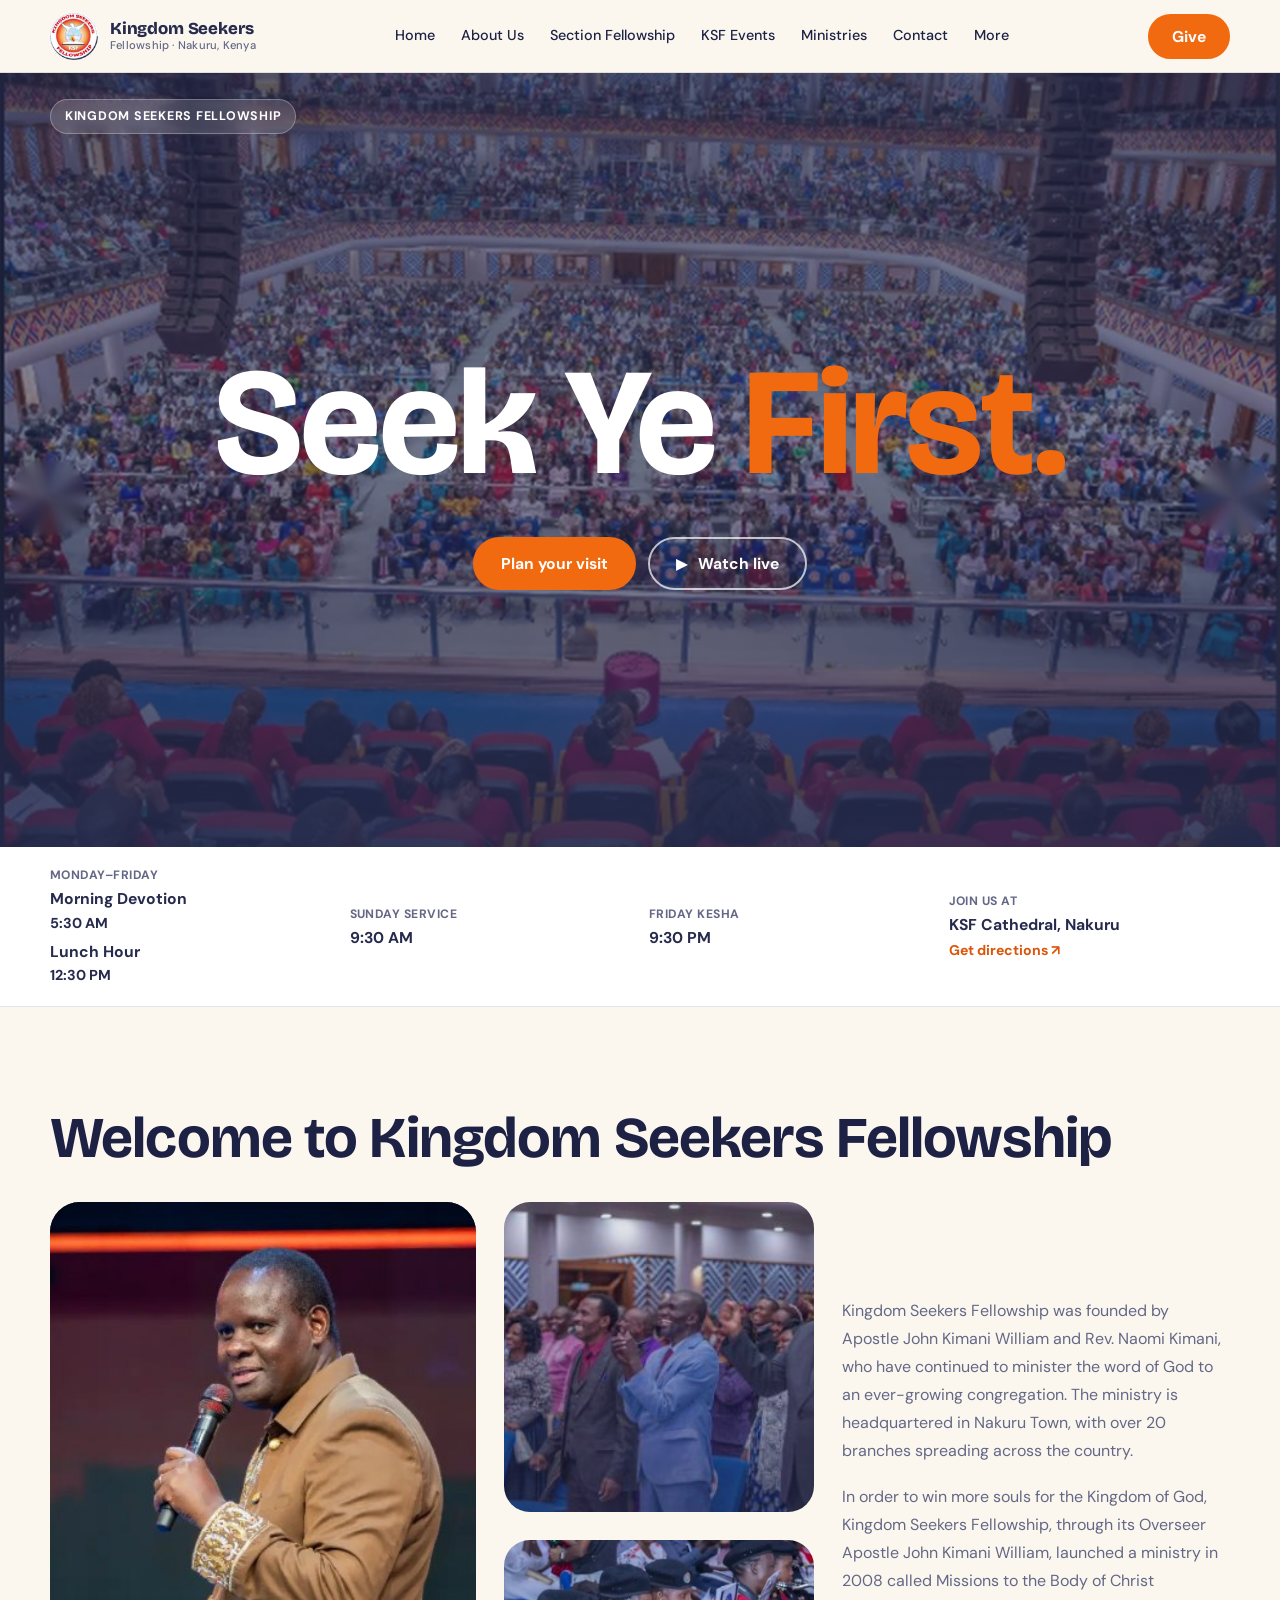
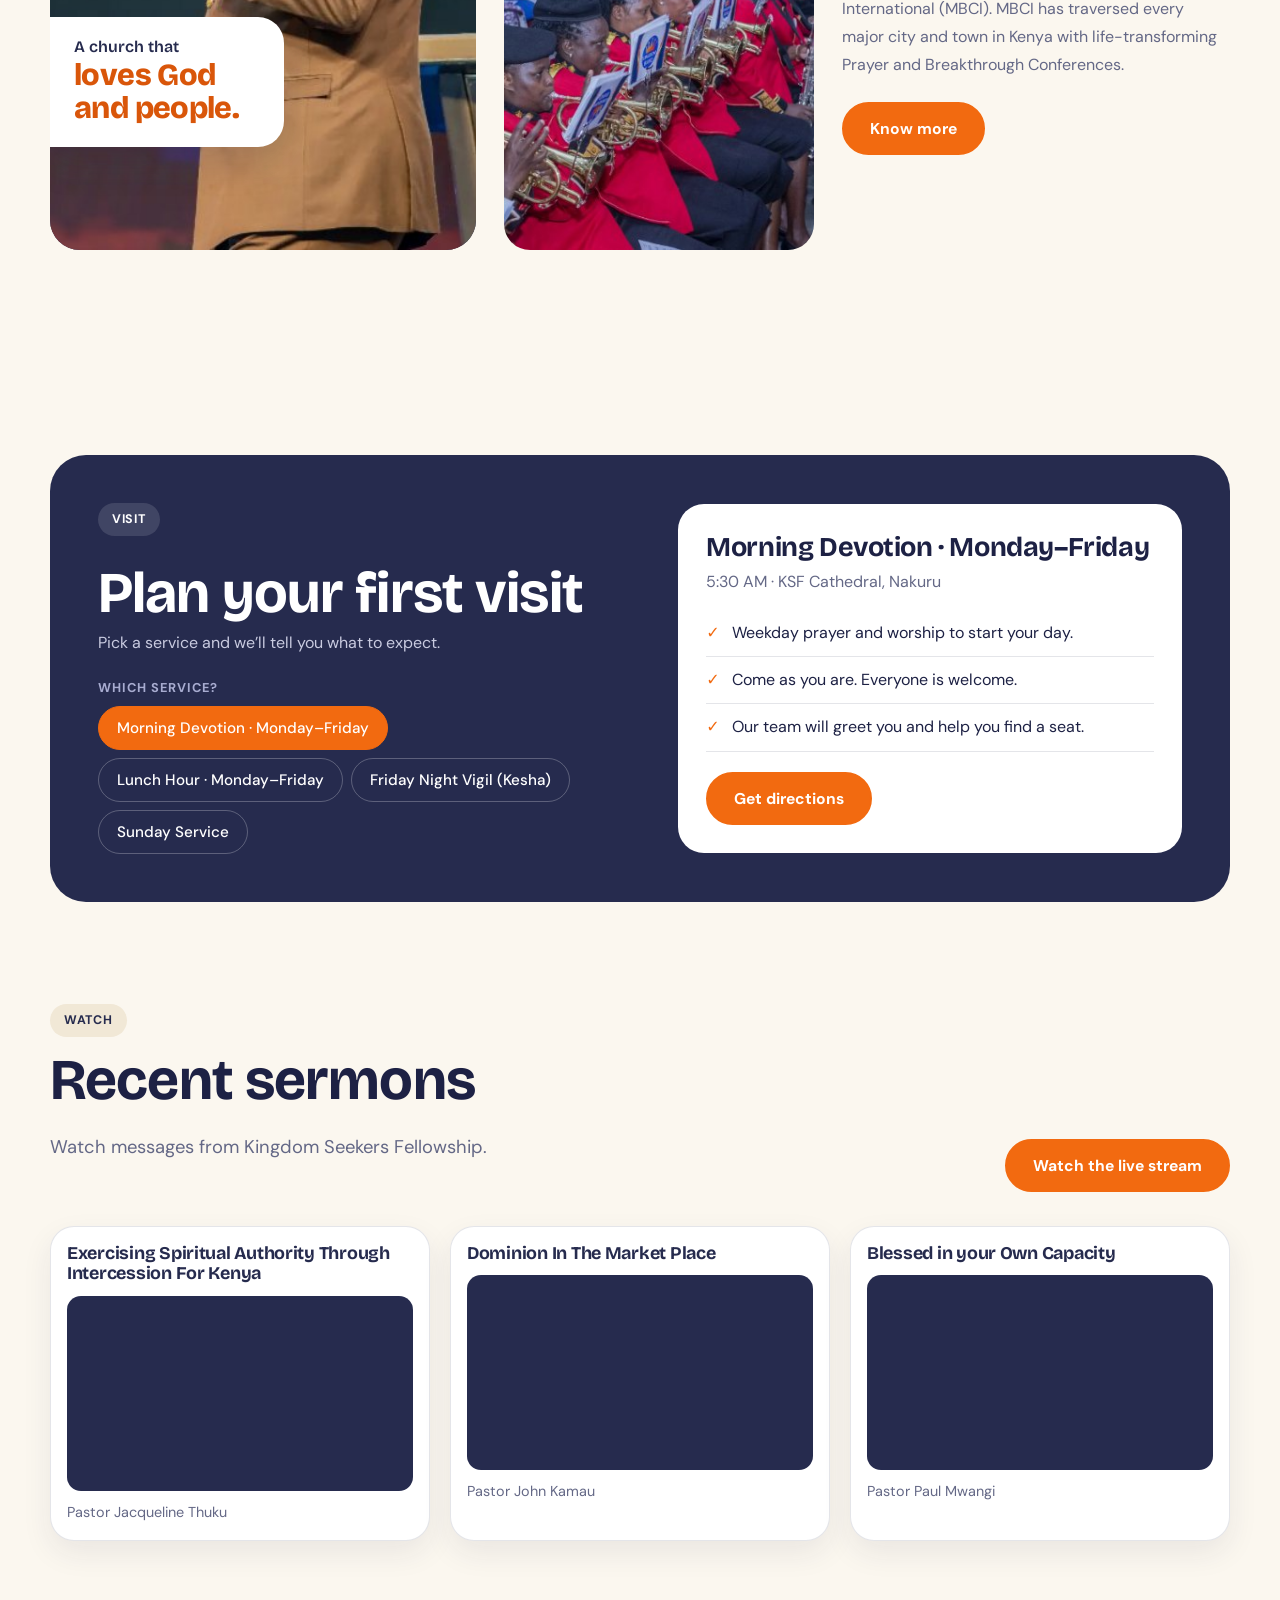
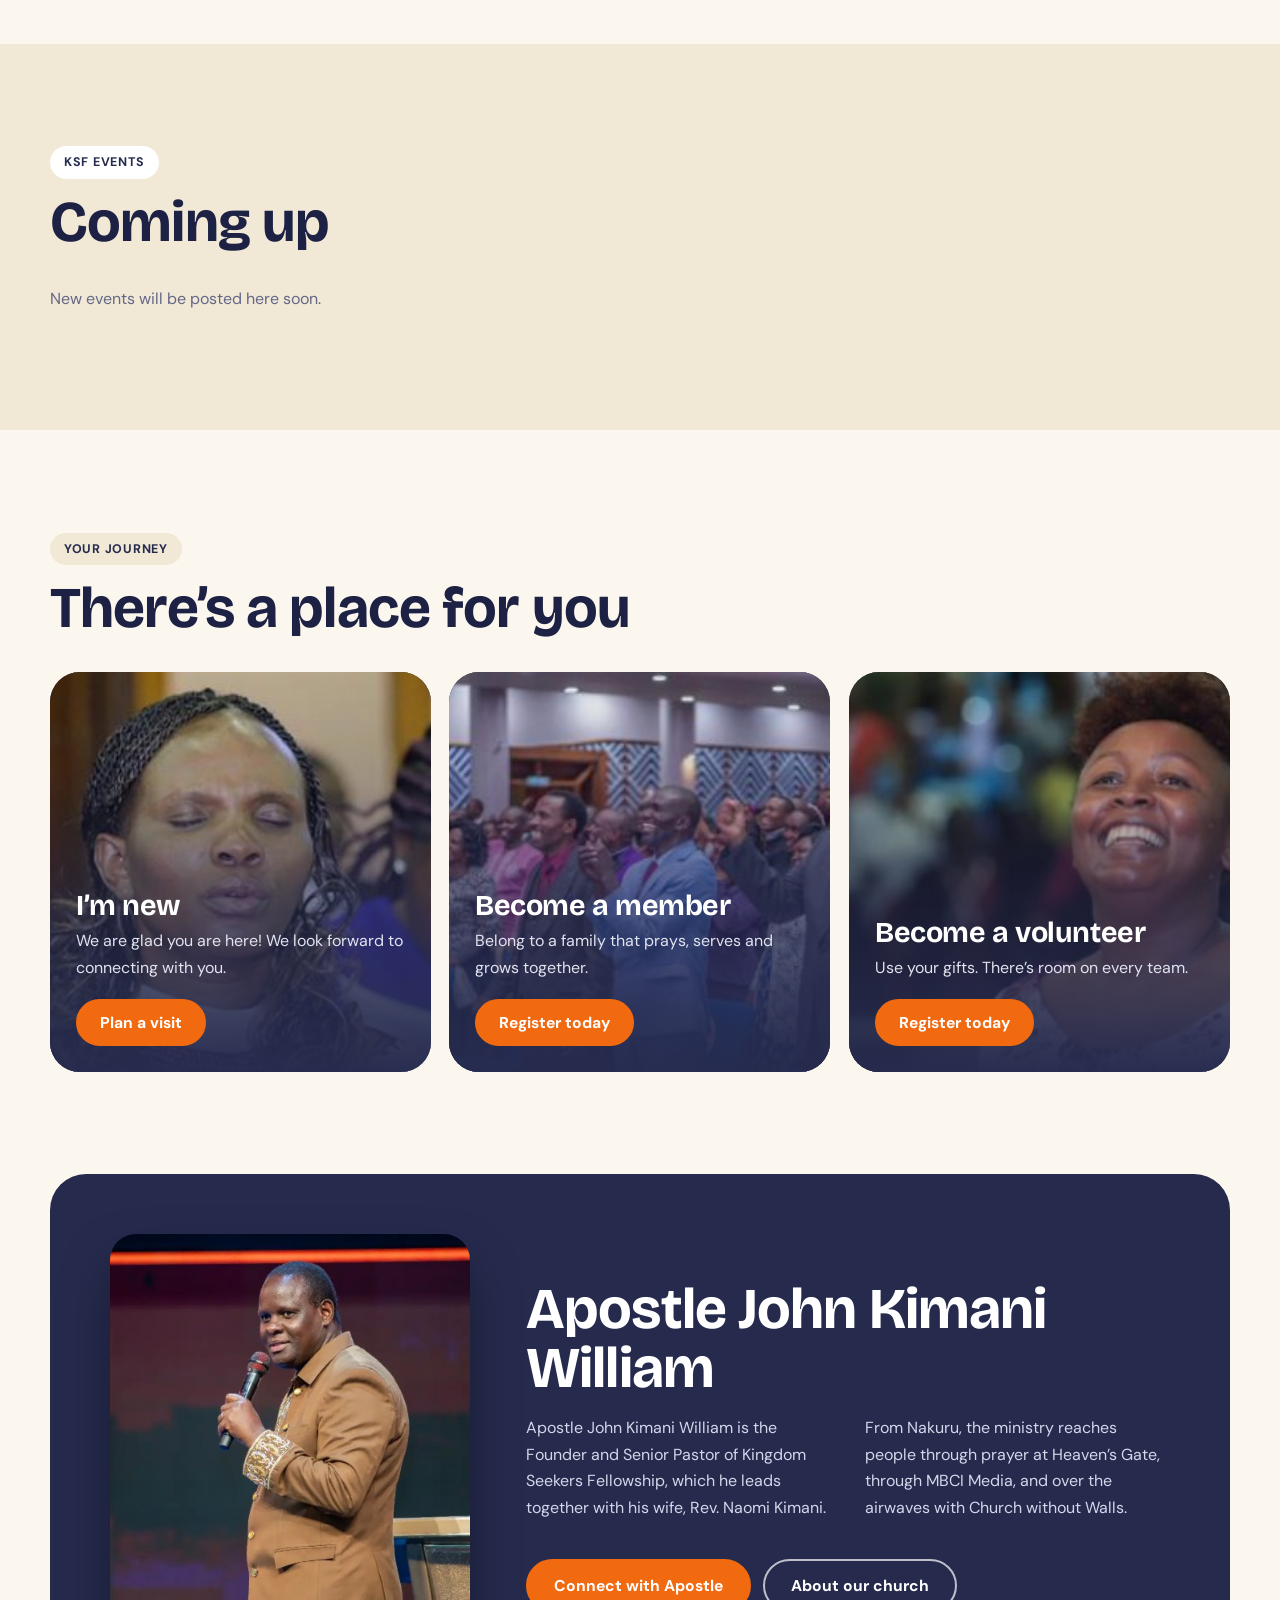
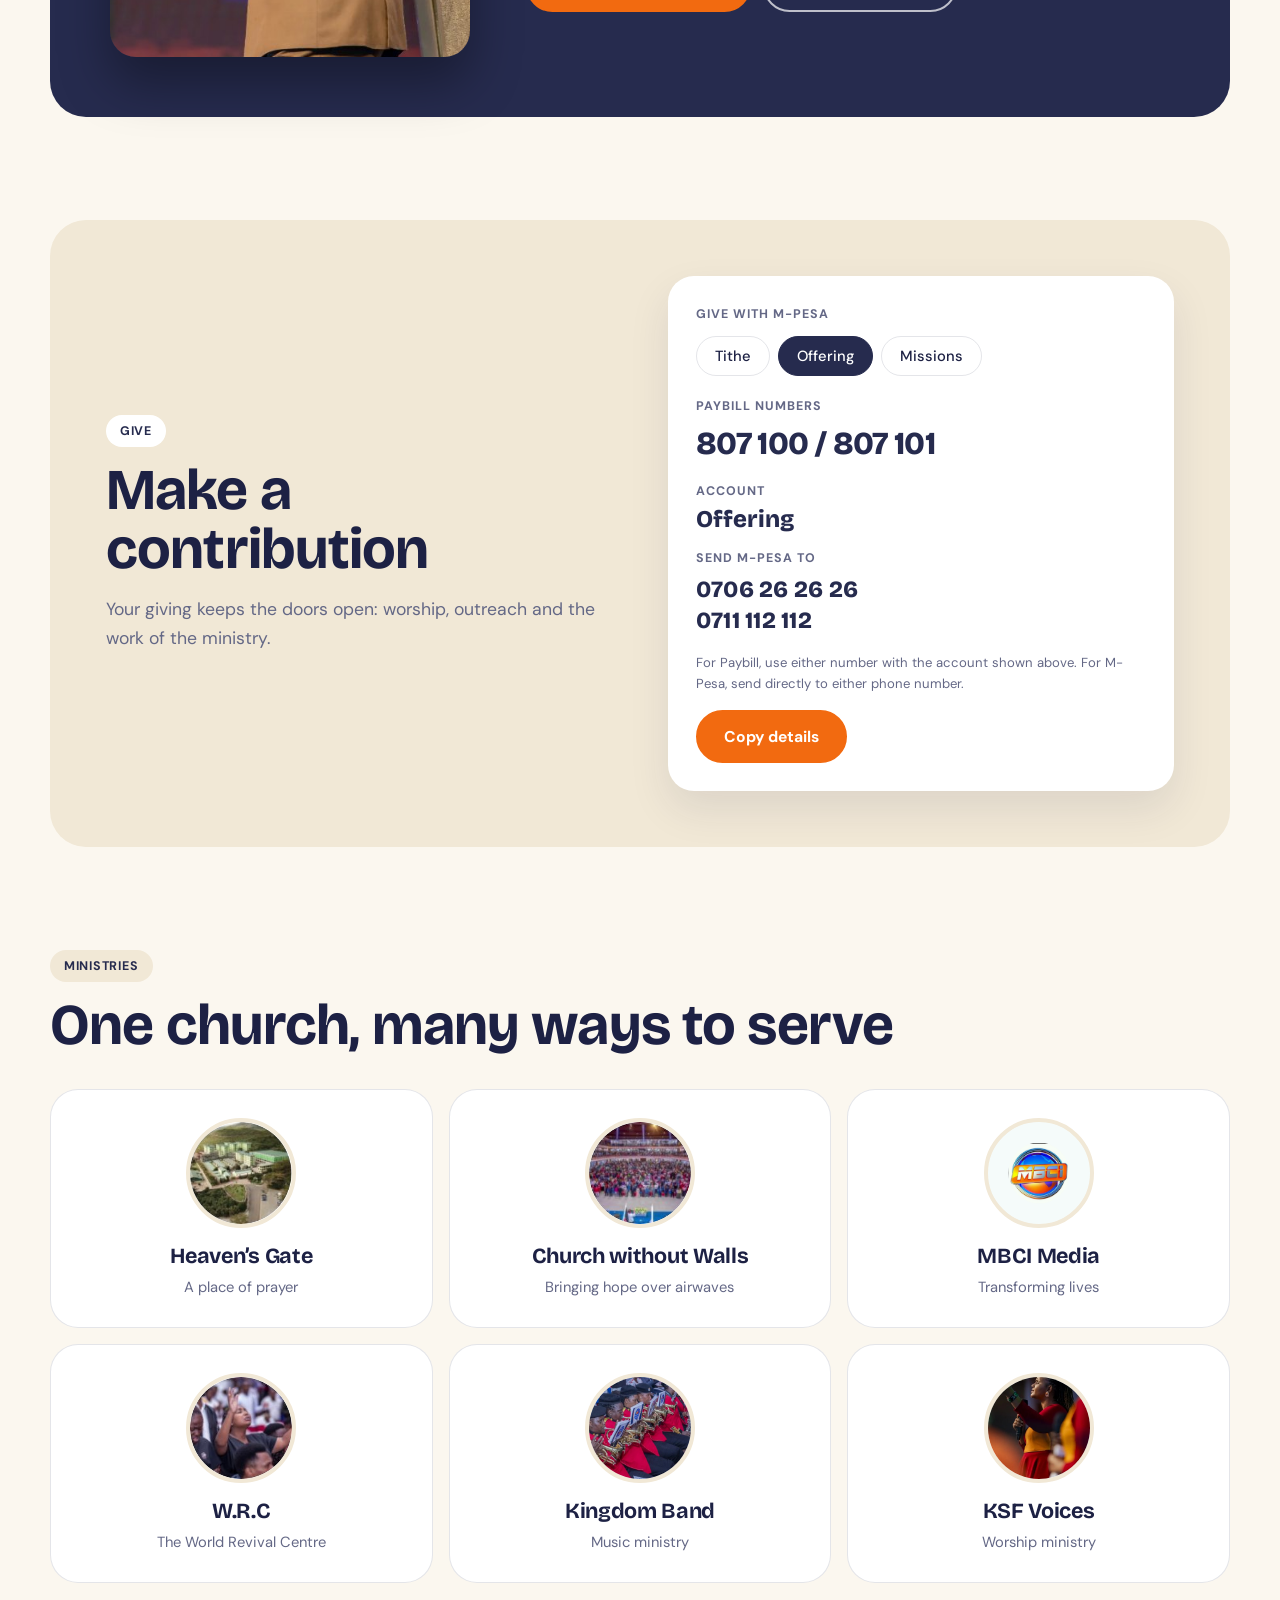
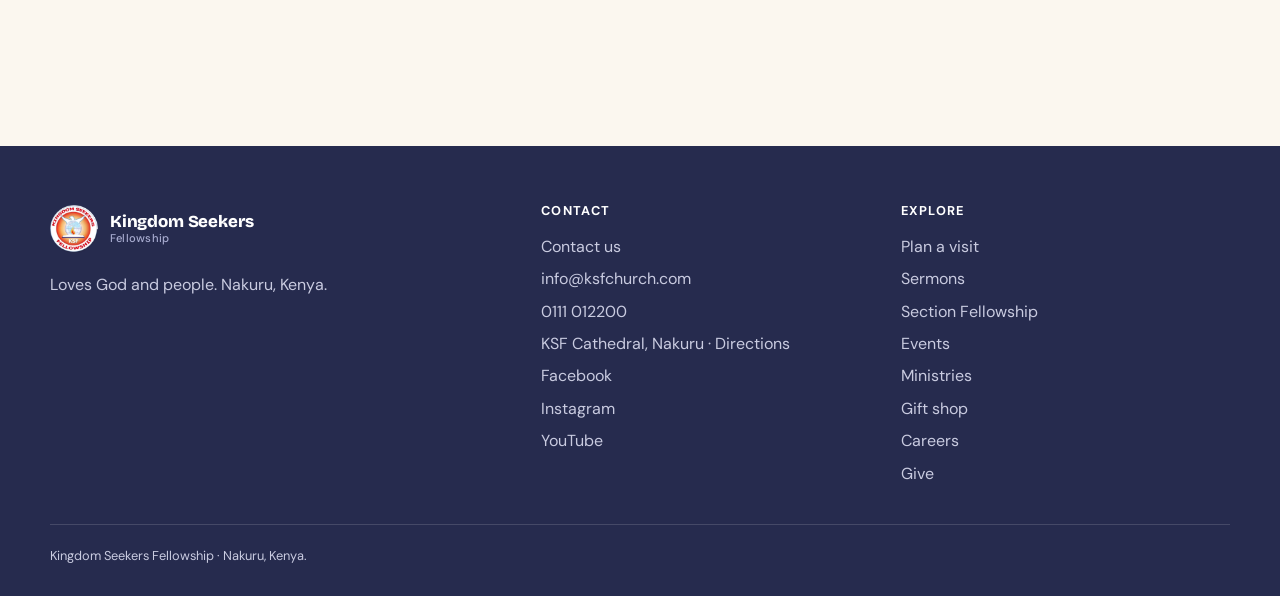
==== commit e893bfde: "Update stylesheet version to v5 across multiple HTML files and enhance visit time layout in CSS for " ====
--- a/index.html
+++ b/index.html
@@ -8,7 +8,7 @@
 <title>Kingdom Seekers Fellowship — Seek Ye First</title>
 <link rel="preconnect" href="https://fonts.googleapis.com"><link rel="preconnect" href="https://fonts.gstatic.com" crossorigin>
 <link href="https://fonts.googleapis.com/css2?family=Bricolage+Grotesque:opsz,wght@12..96,500;12..96,700;12..96,800&family=DM+Sans:wght@400;500;700&display=swap" rel="stylesheet">
-<link rel="stylesheet" href="style.css?v=4">
+<link rel="stylesheet" href="style.css?v=5">
 <link rel="stylesheet" href="preloader.css?v=1">
 <link rel="stylesheet" href="fixes.css">
 <link rel="stylesheet" href="intro.css">
@@ -23,13 +23,13 @@
 </div>
 <header><div class="w nb">
   <a class="br" href="#top"><img src="images/logo.png" alt="KSF logo"><span>Kingdom Seekers<small>Fellowship · Nakuru, Kenya</small></span></a>
-  <nav id="nav"><a href="#top" data-t="home">Home</a><a href="about.html" data-t="about">About Us</a><a href="section-fellowship.html" data-t="section">Section Fellowship</a><a href="events.html" data-t="kev">KSF Events</a><a href="ministries.html" data-t="min">Ministries</a><details class="nav-more"><summary>More</summary><div class="nav-more-menu"><a href="gift-shop.html">Gift Shop</a><a href="careers.html">Careers</a></div></details><a href="contact.html" data-t="contact">Contact</a><a class="ng" href="#give" data-t="give">Give</a></nav>
+  <nav id="nav"><a href="#top" data-t="home">Home</a><a href="about.html" data-t="about">About Us</a><a href="section-fellowship.html" data-t="section">Section Fellowship</a><a href="events.html" data-t="kev">KSF Events</a><a href="ministries.html" data-t="min">Ministries</a><a href="contact.html" data-t="contact">Contact</a><details class="nav-more"><summary>More</summary><div class="nav-more-menu"><a href="gift-shop.html">Gift Shop</a><a href="careers.html">Careers</a></div></details><a class="ng" href="#give" data-t="give">Give</a></nav>
   <div class="rt"><a class="btn" href="#give" data-t="give">Give</a><button class="mn" id="mn" aria-label="Menu" aria-expanded="false">☰</button></div>
 </div></header>
 <main id="top" tabindex="-1">
 <section class="hero" style="--hb:url(images/hero.jpg)"><span class="eb" data-t="eb">Kingdom Seekers Fellowship</span><div class="w"><h1 class="rv"><span data-t="h1a">Seek Ye</span> <em data-t="h1b">First.</em></h1><div class="row rv"><a class="btn" href="#visit" data-t="plan">Plan your visit</a><a class="btn o" href="https://www.youtube.com/live/AlnOnlBDe-4" target="_blank" rel="noopener"><span aria-hidden="true">▶</span><span data-t="wl">Watch live</span></a></div></div></section>
 <section class="visit-strip" aria-label="Service times and location"><div class="w visit-strip-inner">
-  <div class="visit-time"><span>Weekdays · Monday–Friday</span><strong>Morning Devotion 5:30 AM<br>Lunch Hour 12:30 PM</strong></div>
+  <div class="visit-time visit-weekdays"><span>Monday–Friday</span><div class="visit-times-list"><div><strong>Morning Devotion</strong><b>5:30 AM</b></div><div><strong>Lunch Hour</strong><b>12:30 PM</b></div></div></div>
   <div class="visit-time"><span>Sunday Service</span><strong>9:30 AM</strong></div>
   <div class="visit-time"><span>Friday Kesha</span><strong>9:30 PM</strong></div>
   <div class="visit-location"><span>Join us at</span><strong>KSF Cathedral, Nakuru</strong><a href="https://maps.app.goo.gl/TbEkT7DkS5dyrQYf7" target="_blank" rel="noopener">Get directions <span aria-hidden="true">↗</span></a></div>
--- a/style.css
+++ b/style.css
@@ -94,9 +94,12 @@
 .hero .btn.o{color:#fff;border-color:rgba(255,255,255,.7)}.hero .btn.o:hover{background:#fff;color:var(--navy)}
 .visit-strip{padding:18px 0;background:#fff;border-bottom:1px solid var(--line)}
 .visit-strip-inner{display:grid;grid-template-columns:repeat(4,minmax(0,1fr));gap:18px}
-.visit-time,.visit-location{display:grid;align-content:center;gap:3px}
+.visit-time,.visit-location{display:grid;align-content:center;gap:3px;min-width:0}
 .visit-time span,.visit-location>span{color:var(--mute);font-size:.76rem;font-weight:700;letter-spacing:.04em;text-transform:uppercase}
 .visit-time strong,.visit-location strong{color:var(--navy);font-size:.98rem;line-height:1.45}
+.visit-times-list{display:grid;gap:5px}
+.visit-times-list>div{display:grid;gap:1px}
+.visit-times-list b{color:var(--navy);font-size:.9rem}
 .visit-location a{color:var(--or2);font-size:.88rem;font-weight:700}
 .visit-location a:hover{text-decoration:underline}
 .sermon-grid{display:grid;grid-template-columns:repeat(auto-fit,minmax(min(100%,290px),1fr));gap:20px}
@@ -141,7 +144,18 @@
 @media (max-width:860px){
   .plan .pg{grid-template-columns:1fr !important}
 }
-@media(max-width:700px){.visit-strip-inner{grid-template-columns:repeat(2,minmax(0,1fr));gap:16px 12px}.visit-time strong,.visit-location strong{font-size:.9rem}}
+@media(max-width:700px){
+  .visit-strip{padding:18px 0}
+  .visit-strip-inner{grid-template-columns:repeat(2,minmax(0,1fr));gap:10px}
+  .visit-time,.visit-location{align-content:start;gap:7px;min-height:120px;padding:14px 12px;border:1px solid var(--line);border-radius:16px;background:var(--iv)}
+  .visit-time span,.visit-location>span{font-size:.65rem;letter-spacing:.035em}
+  .visit-time strong,.visit-location strong{font-size:.88rem}
+  .visit-times-list{gap:7px}
+  .visit-times-list>div{gap:0}
+  .visit-times-list strong{font-size:.78rem}
+  .visit-times-list b{font-size:.85rem}
+  .visit-location a{font-size:.82rem}
+}
 
 /* 2. MBCI Media: show the logo whole instead of cropping it */
 .mc.mc-logo img{
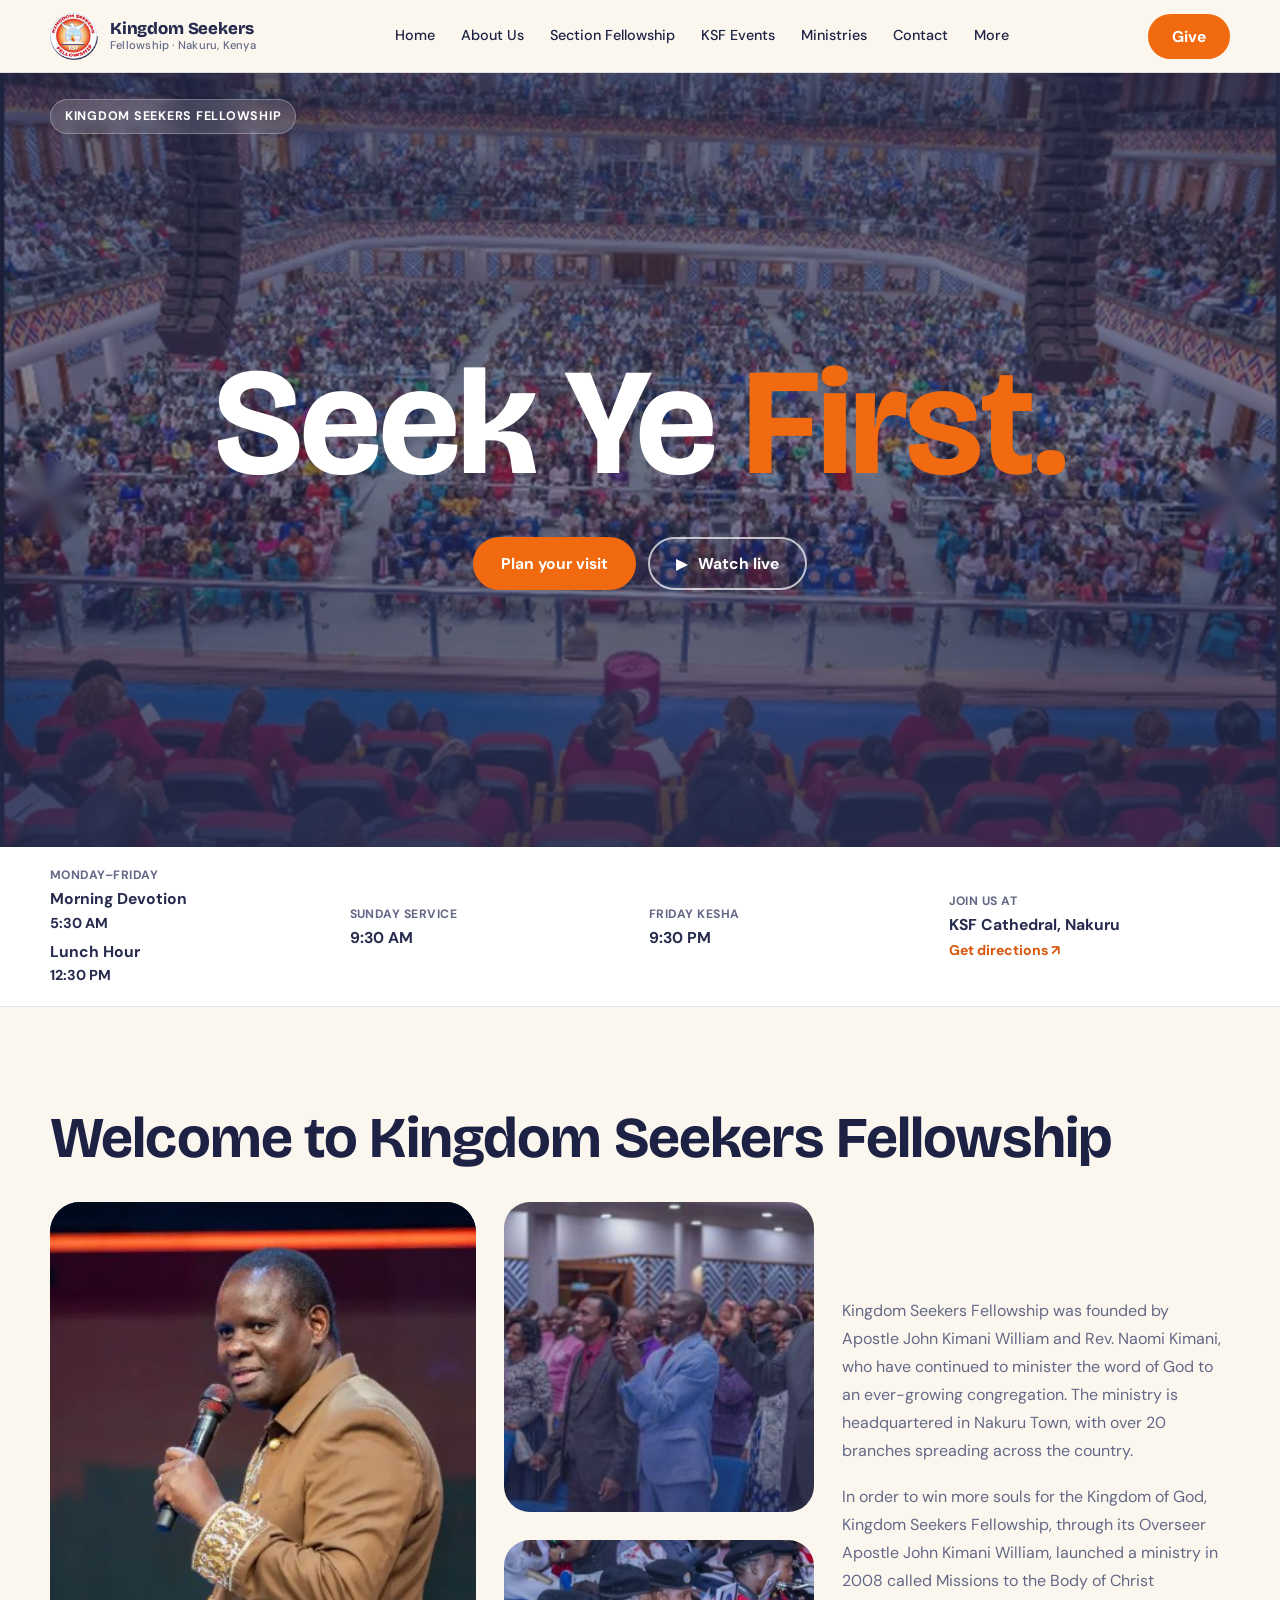
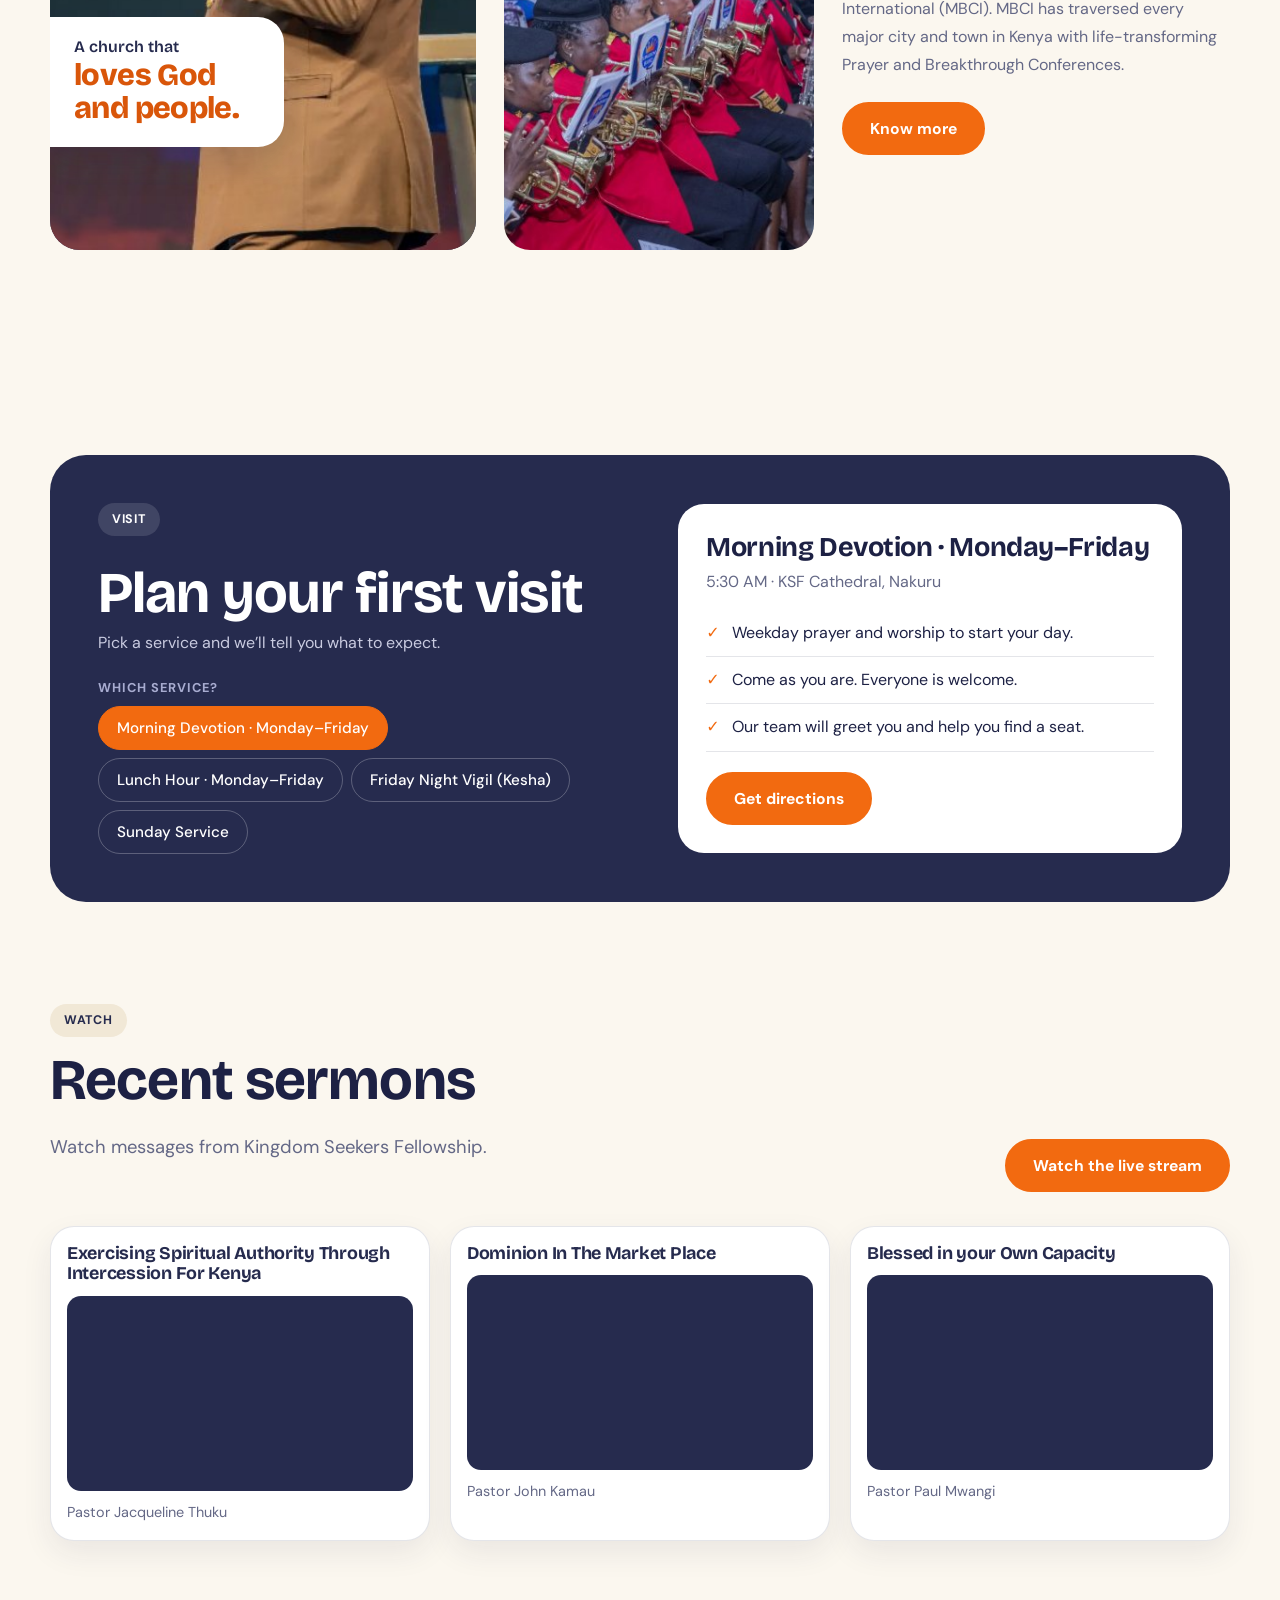
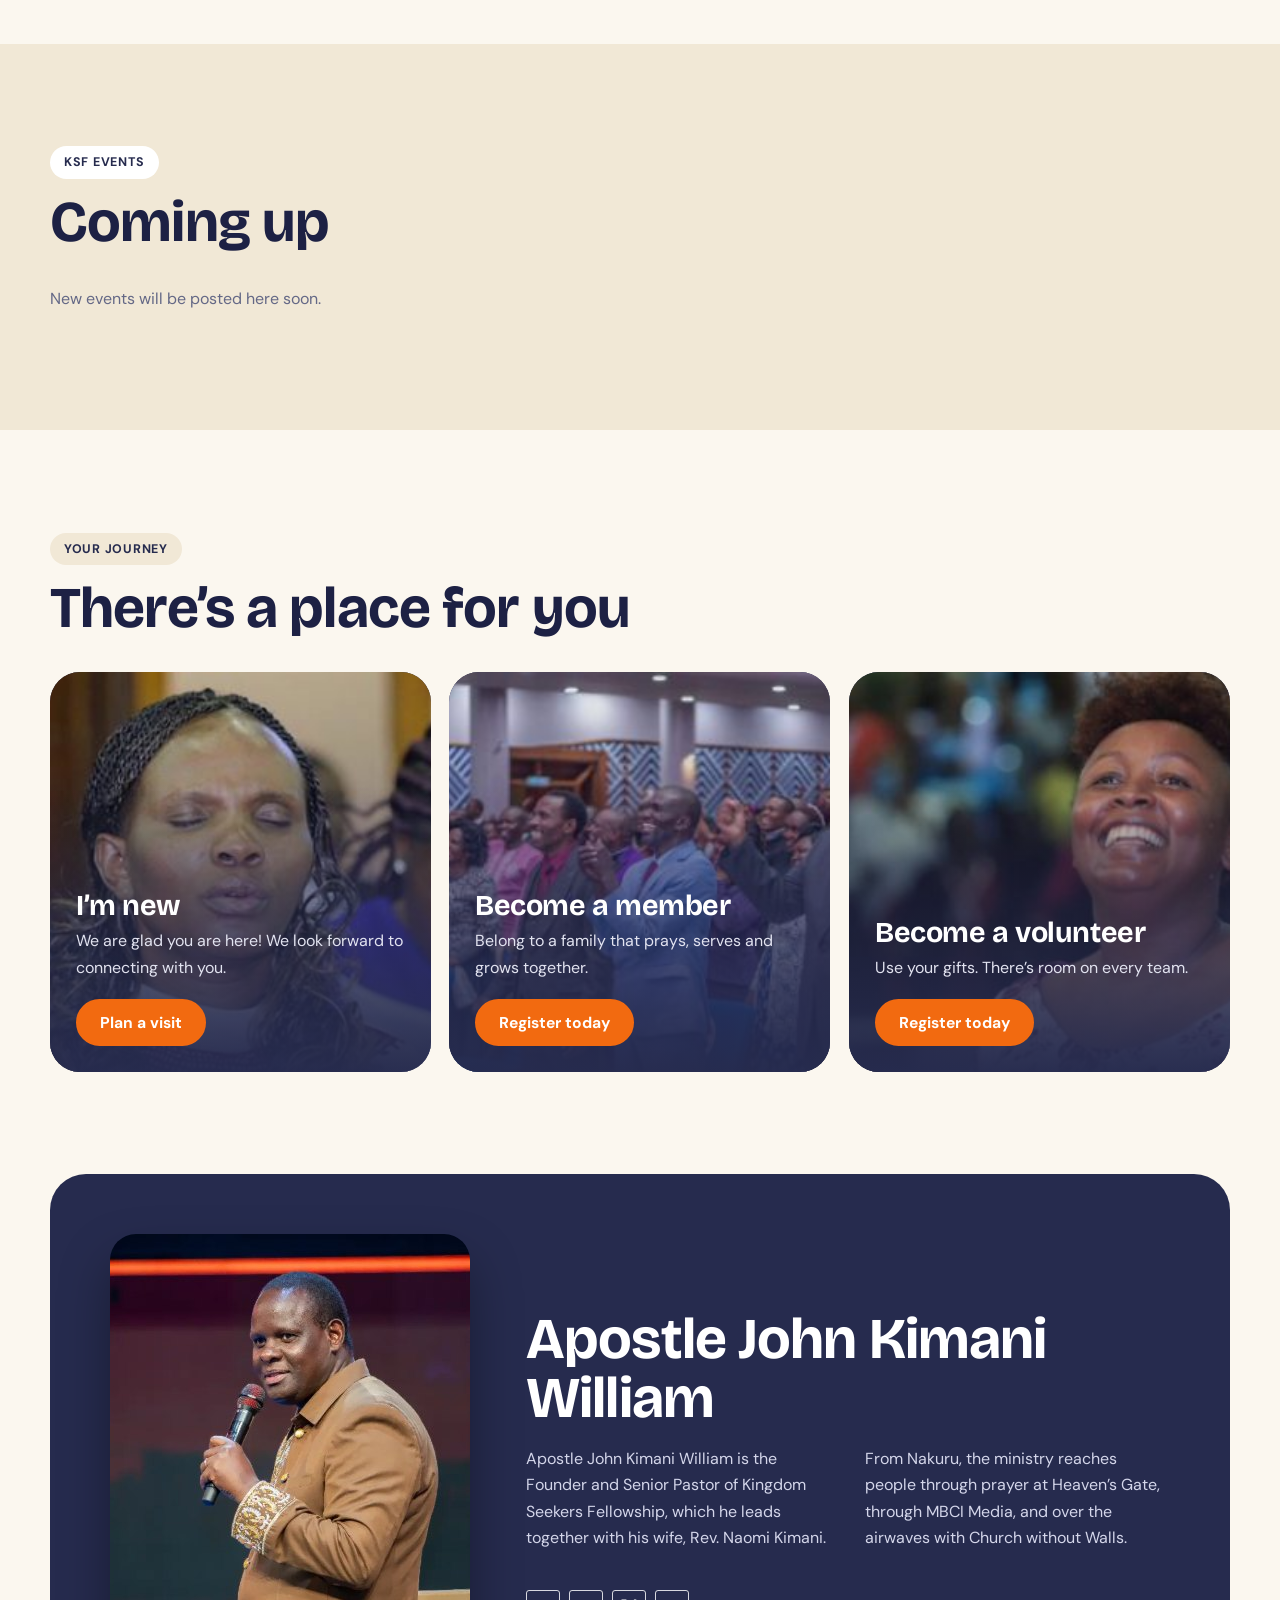
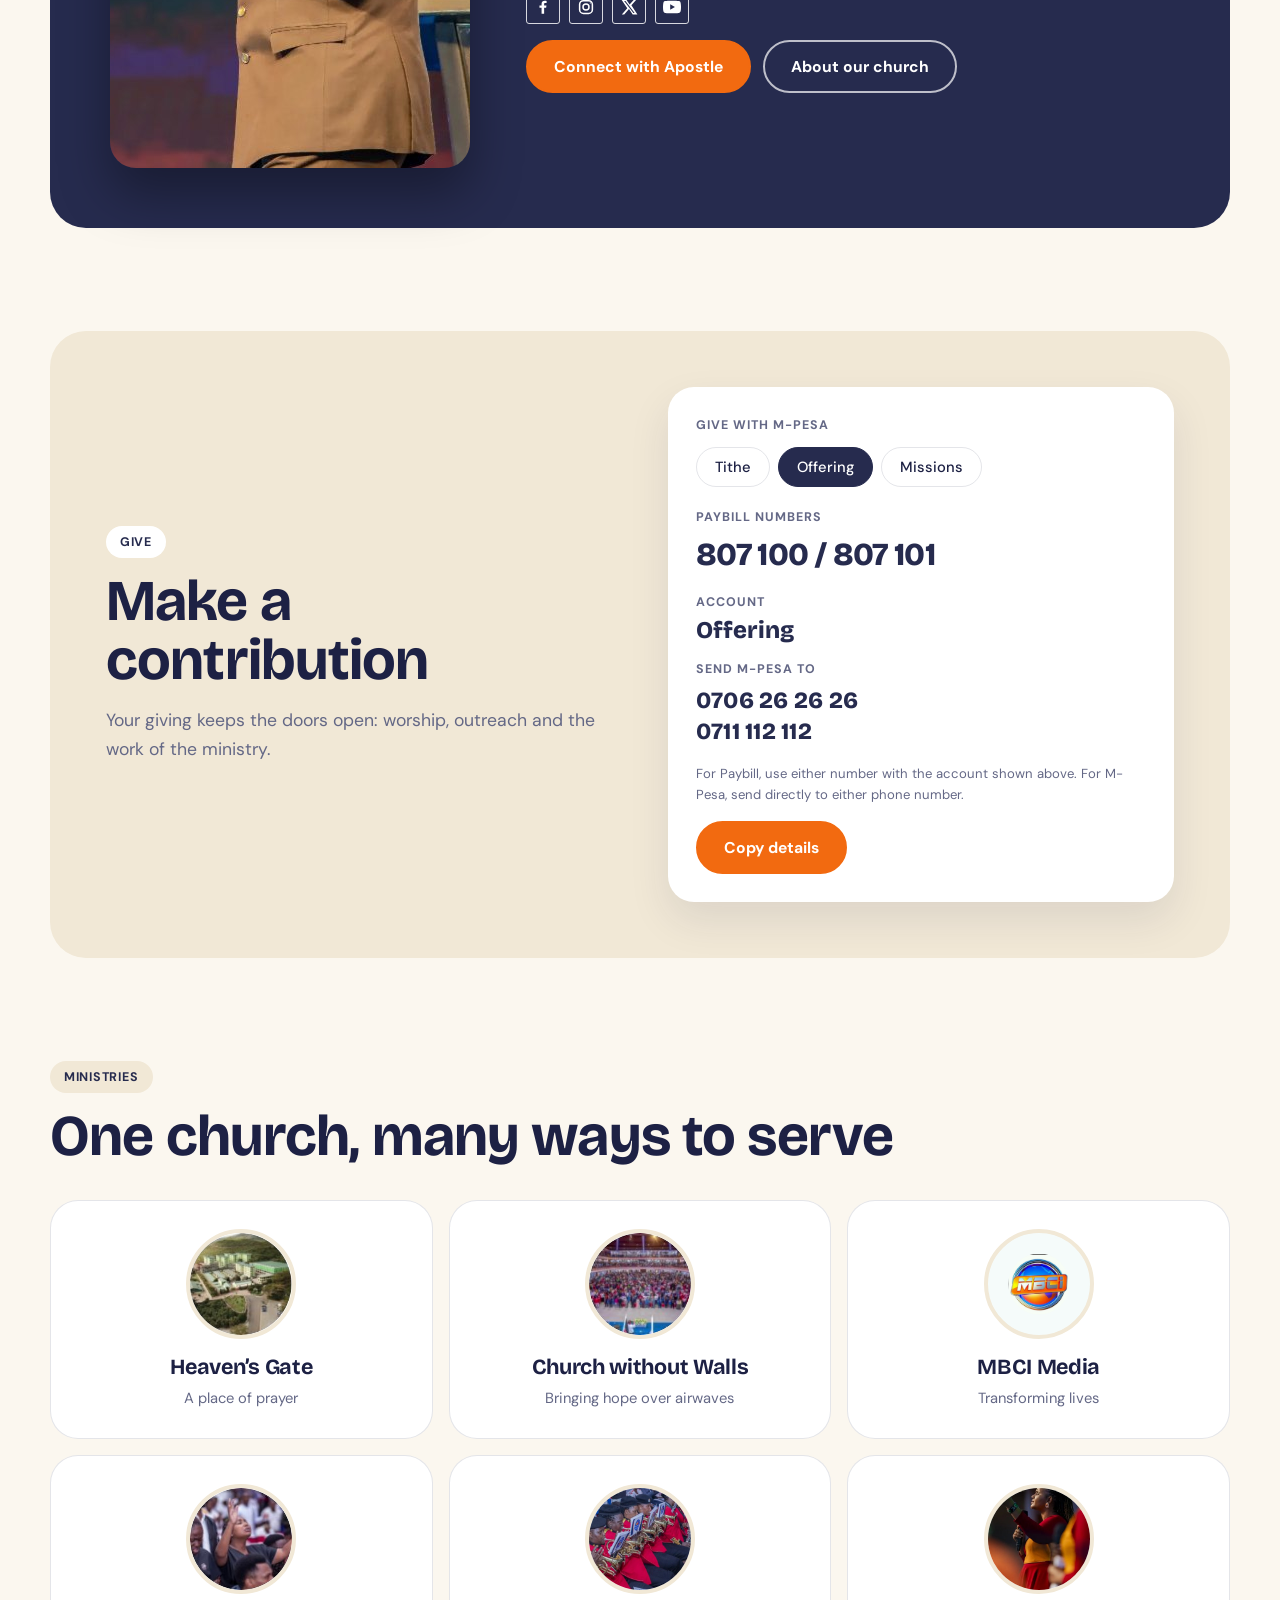
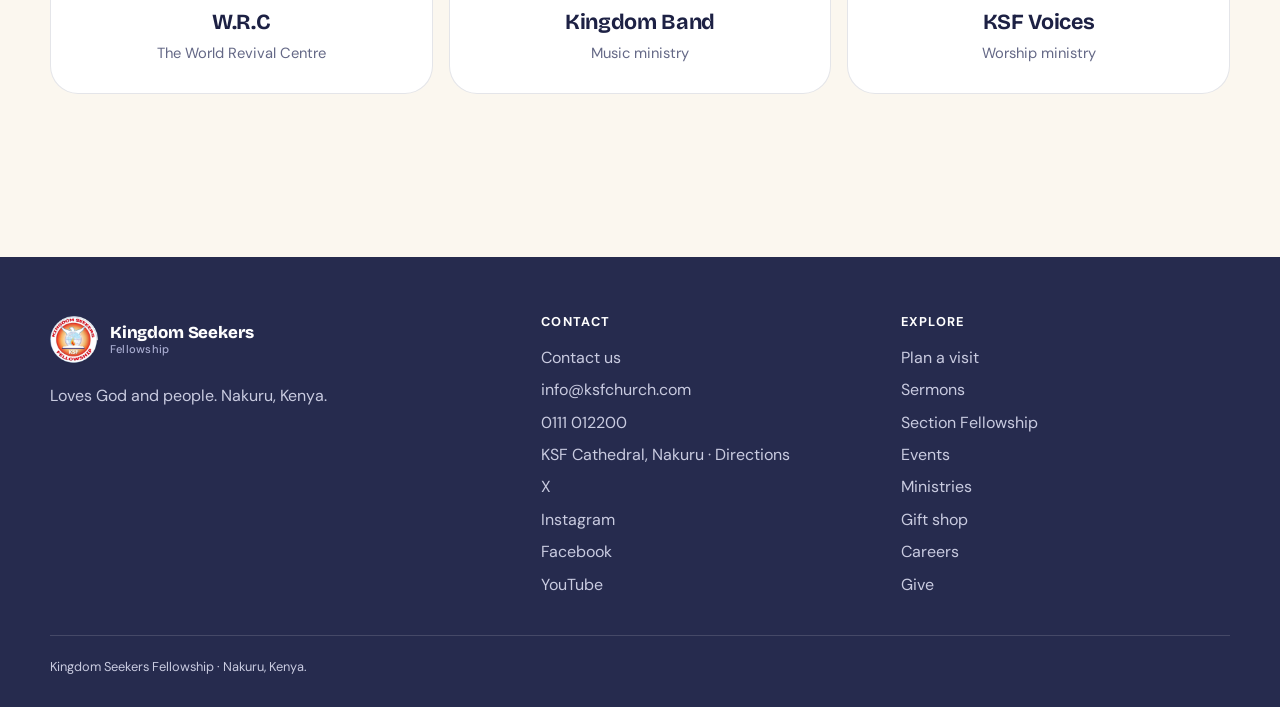
==== commit 63b214d5: "Enhance SEO and accessibility for ministries and section fellowship pages; update styles and social " ====
--- a/index.html
+++ b/index.html
@@ -3,12 +3,23 @@
 <meta charset="utf-8">
 <meta name="viewport" content="width=device-width, initial-scale=1, viewport-fit=cover">
 <meta name="color-scheme" content="light">
+<meta name="description" content="Join Kingdom Seekers Fellowship in Nakuru for worship, prayer, fellowship, and the Word of God. Find service times and plan your visit.">
 <link rel="icon" type="image/png" href="images/logo.png">
 <link rel="apple-touch-icon" href="images/logo.png">
 <title>Kingdom Seekers Fellowship — Seek Ye First</title>
+<link rel="canonical" href="https://www.ksfchurch.com/">
+<meta property="og:type" content="website">
+<meta property="og:title" content="Kingdom Seekers Fellowship — Seek Ye First">
+<meta property="og:description" content="Join Kingdom Seekers Fellowship in Nakuru for worship, prayer, fellowship, and the Word of God. Find service times and plan your visit.">
+<meta property="og:url" content="https://www.ksfchurch.com/">
+<meta property="og:image" content="https://www.ksfchurch.com/images/hero.jpg">
+<meta property="og:image:width" content="1184">
+<meta property="og:image:height" content="1132">
+<meta property="og:image:alt" content="Worship at Kingdom Seekers Fellowship">
+<meta name="twitter:card" content="summary_large_image">
 <link rel="preconnect" href="https://fonts.googleapis.com"><link rel="preconnect" href="https://fonts.gstatic.com" crossorigin>
 <link href="https://fonts.googleapis.com/css2?family=Bricolage+Grotesque:opsz,wght@12..96,500;12..96,700;12..96,800&family=DM+Sans:wght@400;500;700&display=swap" rel="stylesheet">
-<link rel="stylesheet" href="style.css?v=5">
+<link rel="stylesheet" href="style.css?v=7">
 <link rel="stylesheet" href="preloader.css?v=1">
 <link rel="stylesheet" href="fixes.css">
 <link rel="stylesheet" href="intro.css">
@@ -19,10 +30,10 @@
 <div class="site-preloader" id="site-preloader" aria-label="Loading Kingdom Seekers Fellowship">
   <div class="preloader-panel top"></div>
   <div class="preloader-panel bottom"></div>
-  <div class="preloader-mark"><img src="images/logo.png" alt=""><span class="preloader-line"></span></div>
+  <div class="preloader-mark"><img src="images/logo.png" alt="" width="150" height="150"><span class="preloader-line"></span></div>
 </div>
 <header><div class="w nb">
-  <a class="br" href="#top"><img src="images/logo.png" alt="KSF logo"><span>Kingdom Seekers<small>Fellowship · Nakuru, Kenya</small></span></a>
+  <a class="br" href="#top"><img src="images/logo.png" alt="KSF logo" width="150" height="150"><span>Kingdom Seekers<small>Fellowship · Nakuru, Kenya</small></span></a>
   <nav id="nav"><a href="#top" data-t="home">Home</a><a href="about.html" data-t="about">About Us</a><a href="section-fellowship.html" data-t="section">Section Fellowship</a><a href="events.html" data-t="kev">KSF Events</a><a href="ministries.html" data-t="min">Ministries</a><a href="contact.html" data-t="contact">Contact</a><details class="nav-more"><summary>More</summary><div class="nav-more-menu"><a href="gift-shop.html">Gift Shop</a><a href="careers.html">Careers</a></div></details><a class="ng" href="#give" data-t="give">Give</a></nav>
   <div class="rt"><a class="btn" href="#give" data-t="give">Give</a><button class="mn" id="mn" aria-label="Menu" aria-expanded="false">☰</button></div>
 </div></header>
@@ -39,12 +50,12 @@
   <div class="hd rv"><div><h2 data-t="wel">Welcome to Kingdom Seekers Fellowship</h2></div></div>
   <div class="wl rv">
     <div class="wl-main">
-      <img src="images/apostle.jpg" alt="Apostle John Kimani William ministering at the pulpit">
+      <img src="images/apostle.jpg" alt="Apostle John Kimani William ministering at the pulpit" width="448" height="534" loading="lazy" decoding="async">
       <p class="wl-tag"><span data-t="wt1">A church that</span><b data-t="wt2">loves God and people.</b></p>
     </div>
     <div class="wl-stack">
-      <img src="images/crowd.jpg" alt="The congregation worshipping in the main auditorium">
-      <img src="images/band.jpg" alt="The praise team leading worship on stage">
+      <img src="images/crowd.jpg" alt="The congregation worshipping in the main auditorium" width="387" height="240" loading="lazy" decoding="async">
+      <img src="images/band.jpg" alt="The praise team leading worship on stage" width="330" height="330" loading="lazy" decoding="async">
     </div>
     <div class="wl-text">
       <p data-t="wlp1">Kingdom Seekers Fellowship was founded by Apostle John Kimani William and Rev. Naomi Kimani, who have continued to minister the word of God to an ever-growing congregation. The ministry is headquartered in Nakuru Town, with over 20 branches spreading across the country.</p>
@@ -65,7 +76,7 @@
   </div></div></section>
 
 <section class="sec" id="events" style="background:var(--sand)"><div class="w"><div class="hd rv"><div><span class="eb" style="background:#fff" data-t="kev">KSF Events</span><h2>Coming up</h2></div></div>
-<article class="fest rv" id="fest"><button class="fl" id="flb" type="button" aria-label="View the flyer larger"><img src="images/flyer.jpg" alt="Flyer: November Word and Prayer Festival, 2nd to 6th November 2026"></button>
+<article class="fest rv" id="fest"><button class="fl" id="flb" type="button" aria-label="View the flyer larger"><img src="images/flyer.jpg" alt="Flyer: November Word and Prayer Festival, 2nd to 6th November 2026" width="710" height="726" loading="lazy" decoding="async"></button>
 <div class="fd"><span class="cd" id="cd">2nd – 6th November 2026</span><h3>November Word &amp; Prayer Festival</h3><p class="th2">Praying for the Mountain of Business · Divine Strategies for Wealth</p>
 <p class="qt">Tired of toiling without seeing profit? <b>Isaiah 48:17</b> “I am the LORD thy God which teacheth thee to profit!”</p>
 <p>Come and receive divine strategies for wealth creation as ministers carrying diverse graces in the marketplace minister to us.</p>
@@ -73,25 +84,30 @@
 <p style="color:var(--mute)">Don’t miss this divine appointment. Invite your family, friends and business associates!</p>
 <div class="row"><a class="btn" id="wa" target="_blank" rel="noopener" href="#">Invite someone</a><a class="btn o" target="_blank" rel="noopener" href="https://www.google.com/maps/search/?api=1&query=Heaven%27s+Gate+Prayer+Mountain+Church+Without+Walls">Get directions</a><a class="btn o" id="gc2" target="_blank" rel="noopener" href="#">Add to calendar</a></div></div></article>
 <p id="noev" class="rv" style="display:none;color:var(--mute)">New events will be posted here soon.</p></div></section>
-<dialog class="dlg" id="fd"><button type="button" id="fx" aria-label="Close">×</button><img src="images/flyer.jpg" alt="November Word and Prayer Festival flyer"></dialog>
+<dialog class="dlg" id="fd"><button type="button" id="fx" aria-label="Close">×</button><img src="images/flyer.jpg" alt="November Word and Prayer Festival flyer" width="710" height="726" loading="lazy" decoding="async"></dialog>
 
 <section class="sec"><div class="w"><div class="hd rv"><div><span class="eb">Your journey</span><h2>There’s a place for you</h2></div></div>
-  <div class="jg"><article class="jc" data-tilt="5"><img src="images/new.jpg" alt="A woman in prayer"><h3>I’m new</h3><p>We are glad you are here! We look forward to connecting with you.</p><a class="btn" href="#visit">Plan a visit</a></article>
-  <article class="jc" data-tilt="5"><img src="images/crowd.jpg" alt="Members worshipping together"><h3>Become a member</h3><p>Belong to a family that prays, serves and grows together.</p><a class="btn" href="#contact">Register today</a></article>
-  <article class="jc" data-tilt="5"><img src="images/vol.jpg" alt="A smiling volunteer"><h3>Become a volunteer</h3><p>Use your gifts. There’s room on every team.</p><a class="btn" href="#contact">Register today</a></article></div></div></section>
+  <div class="jg"><article class="jc" data-tilt="5"><img src="images/new.jpg" alt="A woman in prayer" width="387" height="270" loading="lazy" decoding="async"><h3>I’m new</h3><p>We are glad you are here! We look forward to connecting with you.</p><a class="btn" href="#visit">Plan a visit</a></article>
+  <article class="jc" data-tilt="5"><img src="images/crowd.jpg" alt="Members worshipping together" width="387" height="240" loading="lazy" decoding="async"><h3>Become a member</h3><p>Belong to a family that prays, serves and grows together.</p><a class="btn" href="#contact">Register today</a></article>
+  <article class="jc" data-tilt="5"><img src="images/vol.jpg" alt="A smiling volunteer" width="387" height="270" loading="lazy" decoding="async"><h3>Become a volunteer</h3><p>Use your gifts. There’s room on every team.</p><a class="btn" href="#contact">Register today</a></article></div></div></section>
 
-<section class="sec" id="pastor" style="padding-top:0"><div class="w"><div class="apo rv"><img src="images/apostle.jpg" alt="Apostle John Kimani William ministering"><div><h2>Apostle John Kimani William</h2><div class="cols"><p>Apostle John Kimani William is the Founder and Senior Pastor of Kingdom Seekers Fellowship, which he leads together with his wife, Rev. Naomi Kimani.</p><p>From Nakuru, the ministry reaches people through prayer at Heaven’s Gate, through MBCI Media, and over the airwaves with Church without Walls.</p></div><div class="row"><a class="btn" href="#contact">Connect with Apostle</a><a class="btn o apo-more" style="color:#fff;border-color:rgba(255,255,255,.7)" href="about.html">About our church</a></div></div></div></div></section><section class="sec" id="give" style="padding-top:0"><div class="w"><div class="give rv">
+<section class="sec" id="pastor" style="padding-top:0"><div class="w"><div class="apo rv"><img src="images/apostle.jpg" alt="Apostle John Kimani William ministering" width="448" height="534" loading="lazy" decoding="async"><div><h2>Apostle John Kimani William</h2><div class="cols"><p>Apostle John Kimani William is the Founder and Senior Pastor of Kingdom Seekers Fellowship, which he leads together with his wife, Rev. Naomi Kimani.</p><p>From Nakuru, the ministry reaches people through prayer at Heaven’s Gate, through MBCI Media, and over the airwaves with Church without Walls.</p></div><div class="social-links apo-socials" aria-label="Apostle John Kimani William on social media">
+  <a href="https://www.facebook.com/apostlejohnkimaniwilliam" target="_blank" rel="noopener" aria-label="Facebook"><svg viewBox="0 0 24 24" aria-hidden="true"><path d="M13.5 21v-8h2.7l.4-3h-3.1V8.1c0-.9.3-1.5 1.6-1.5h1.7V3.9c-.3 0-1.3-.1-2.5-.1-2.5 0-4.2 1.5-4.2 4.3V10H7.3v3h2.8v8h3.4z"/></svg></a>
+  <a href="https://www.instagram.com/apostle_john_kimani_william_/" target="_blank" rel="noopener" aria-label="Instagram"><svg viewBox="0 0 24 24" aria-hidden="true"><rect x="3.5" y="3.5" width="17" height="17" rx="5" fill="none" stroke="currentColor" stroke-width="2"/><circle cx="12" cy="12" r="4" fill="none" stroke="currentColor" stroke-width="2"/><path d="M17.7 5.8a.7.7 0 1 0 0 1.4.7.7 0 0 0 0-1.4z"/></svg></a>
+  <a href="https://x.com/apostlejkimani" target="_blank" rel="noopener" aria-label="X"><svg viewBox="0 0 24 24" aria-hidden="true"><path d="M18.9 2H22l-6.8 7.8L23.2 22h-6.3L12 14.6 5.6 22H2.4l7.3-8.4L1.8 2h6.5l4.5 6.8L18.9 2zm-1.1 18h1.7L7.3 3.9H5.5L17.8 20z"/></svg></a>
+  <a href="https://www.youtube.com/@apostlejohnkimaniwilliam" target="_blank" rel="noopener" aria-label="YouTube"><svg viewBox="0 0 24 24" aria-hidden="true"><path d="M23.5 6.2a3 3 0 0 0-2.1-2.1C19.5 3.6 12 3.6 12 3.6s-7.5 0-9.4.5A3 3 0 0 0 .5 6.2 31 31 0 0 0 0 12a31 31 0 0 0 .5 5.8 3 3 0 0 0 2.1 2.1c1.9.5 9.4.5 9.4.5s7.5 0 9.4-.5a3 3 0 0 0 2.1-2.1A31 31 0 0 0 24 12a31 31 0 0 0-.5-5.8zM9.6 15.6V8.4l6.3 3.6-6.3 3.6z"/></svg></a>
+</div><div class="row"><a class="btn" href="#contact">Connect with Apostle</a><a class="btn o apo-more" style="color:#fff;border-color:rgba(255,255,255,.7)" href="about.html">About our church</a></div></div></div></div></section><section class="sec" id="give" style="padding-top:0"><div class="w"><div class="give rv">
   <div><span class="eb" style="background:#fff" data-t="give">Give</span><h2>Make a contribution</h2><p style="color:var(--mute);font-size:1.1rem;margin:16px 0 0">Your giving keeps the doors open: worship, outreach and the work of the ministry.</p></div>
   <div class="mp"><small>Give with M-Pesa</small><div class="chips" id="gc" role="group" aria-label="Choose a giving purpose"></div><div id="giving-details" aria-live="polite"><small>Paybill numbers</small><div class="no payment-values" id="pb">807 100 / 807 101</div><small>Account</small><div class="no account-value" id="ac">Offering</div><small>Send M-Pesa to</small><div class="payment-values mobile-payment" id="mpesa">0706 26 26 26<br>0711 112 112</div><p class="payment-note">For Paybill, use either number with the account shown above. For M-Pesa, send directly to either phone number.</p></div><p class="mission-note" id="mission-note" hidden>For Missions giving details, please contact <a href="mailto:info@ksfchurch.com">info@ksfchurch.com</a>.</p><button class="btn" id="cp" type="button">Copy details</button></div>
 </div></div></section> 
 
 
 <section class="sec" id="ministries" style="padding-top:0"><div class="w"><div class="hd rv"><div><span class="eb" data-t="min">Ministries</span><h2>One church, many ways to serve</h2></div></div>
-  <div class="mg"><a class="mc rv" href="ministries.html#heavens-gate"><img src="images/hg.jpg" alt="Heaven’s Gate"><h3>Heaven’s Gate</h3><p>A place of prayer</p></a><a class="mc rv" href="ministries.html#church-without-walls"><img src="images/cww.jpg" alt="Church without Walls"><h3>Church without Walls</h3><p>Bringing hope over airwaves</p></a><a class="mc mc-logo rv" href="ministries.html#media-ministry"><img src="images/mbci.png" alt="MBCI Media"><h3>MBCI Media</h3><p>Transforming lives</p></a><a class="mc rv" href="ministries.html#world-revival-centre"><img src="images/wrc.jpg" alt="W.R.C"><h3>W.R.C</h3><p>The World Revival Centre</p></a><a class="mc rv" href="ministries.html#kingdom-band"><img src="images/band.jpg" alt="Kingdom Band"><h3>Kingdom Band</h3><p>Music ministry</p></a><a class="mc rv" href="ministries.html#ksf-voices"><img src="images/voices.jpg" alt="KSF Voices"><h3>KSF Voices</h3><p>Worship ministry</p></a></div></div></section>
+  <div class="mg"><a class="mc rv" href="ministries.html#heavens-gate"><img src="images/hg.jpg" alt="Heaven’s Gate" width="160" height="160" loading="lazy" decoding="async"><h3>Heaven’s Gate</h3><p>A place of prayer</p></a><a class="mc rv" href="ministries.html#church-without-walls"><img src="images/cww.jpg" alt="Church without Walls" width="160" height="160" loading="lazy" decoding="async"><h3>Church without Walls</h3><p>Bringing hope over airwaves</p></a><a class="mc mc-logo rv" href="ministries.html#media-ministry"><img src="images/mbci.png" alt="MBCI Media" width="640" height="642" loading="lazy" decoding="async"><h3>MBCI Media</h3><p>Transforming lives</p></a><a class="mc rv" href="ministries.html#world-revival-centre"><img src="images/wrc.jpg" alt="W.R.C" width="160" height="160" loading="lazy" decoding="async"><h3>W.R.C</h3><p>The World Revival Centre</p></a><a class="mc rv" href="ministries.html#kingdom-band"><img src="images/band.jpg" alt="Kingdom Band" width="330" height="330" loading="lazy" decoding="async"><h3>Kingdom Band</h3><p>Music ministry</p></a><a class="mc rv" href="ministries.html#ksf-voices"><img src="images/voices.jpg" alt="KSF Voices" width="340" height="340" loading="lazy" decoding="async"><h3>KSF Voices</h3><p>Worship ministry</p></a></div></div></section>
 </main>
 <footer id="contact"><div class="w"><div class="fg">
-  <div><a class="br" href="#top"><img src="images/logo.png" alt=""><span>Kingdom Seekers<small>Fellowship</small></span></a><p style="margin:16px 0 0;max-width:24rem">Loves God and people. Nakuru, Kenya.</p></div>
-  <div><h4>Contact</h4><a href="contact.html">Contact us</a><a href="mailto:info@ksfchurch.com">info@ksfchurch.com</a><a href="tel:+254111012200">0111 012200</a><a href="https://maps.app.goo.gl/TbEkT7DkS5dyrQYf7" target="_blank" rel="noopener">KSF Cathedral, Nakuru · Directions</a><a href="#" data-soon>Facebook</a><a href="#" data-soon>Instagram</a><a href="#" data-soon>YouTube</a></div>
+  <div><a class="br" href="#top"><img src="images/logo.png" alt="" width="150" height="150" loading="lazy" decoding="async"><span>Kingdom Seekers<small>Fellowship</small></span></a><p style="margin:16px 0 0;max-width:24rem">Loves God and people. Nakuru, Kenya.</p></div>
+  <div><h4>Contact</h4><a href="contact.html">Contact us</a><a href="mailto:info@ksfchurch.com">info@ksfchurch.com</a><a href="tel:+254111012200">0111 012200</a><a href="https://maps.app.goo.gl/TbEkT7DkS5dyrQYf7" target="_blank" rel="noopener">KSF Cathedral, Nakuru · Directions</a><a href="https://x.com/apostlejkimani" target="_blank" rel="noopener">X</a><a href="https://www.instagram.com/apostle_john_kimani_william_/" target="_blank" rel="noopener">Instagram</a><a href="https://www.facebook.com/apostlejohnkimaniwilliam" target="_blank" rel="noopener">Facebook</a><a href="https://www.youtube.com/@apostlejohnkimaniwilliam" target="_blank" rel="noopener">YouTube</a></div>
   <div><h4>Explore</h4><a href="#visit">Plan a visit</a><a href="#watch">Sermons</a><a href="section-fellowship.html">Section Fellowship</a><a href="events.html">Events</a><a href="ministries.html">Ministries</a><a href="gift-shop.html">Gift shop</a><a href="careers.html">Careers</a><a href="#give">Give</a></div></div>
   <p class="cp">Kingdom Seekers Fellowship · Nakuru, Kenya.</p></div></footer>
 <nav class="bar" aria-label="Quick actions"><a href="https://www.youtube.com/live/AlnOnlBDe-4" target="_blank" rel="noopener"><span aria-hidden="true">▶</span><span data-t="wl">Watch live</span></a><a href="#visit" data-t="plan2">Visit</a><a class="g" href="#give" data-t="give">Give</a></nav>
--- a/style.css
+++ b/style.css
@@ -123,6 +123,11 @@
 @media(min-width:860px){.apo{grid-template-columns:minmax(0,360px) 1fr;gap:56px}}
 .apo img{width:100%;max-width:360px;aspect-ratio:4/4.7;object-fit:cover;margin-inline:auto;border-radius:26px;box-shadow:0 26px 50px rgba(0,0,0,.35)}
 .apo h2{margin-bottom:18px;color:#fff}.apo .cols{columns:1;column-gap:34px;margin-bottom:22px}@media(min-width:1000px){.apo .cols{columns:2}}.apo p{margin:0 0 1em;color:#d4d6ea;break-inside:avoid}
+.apo-socials{display:flex;gap:9px;margin:0 0 16px}
+.apo-socials a{display:grid;place-items:center;width:34px;height:34px;border:1px solid rgba(255,255,255,.82);border-radius:3px;color:#fff;transition:background .2s,color .2s,transform .2s}
+.apo-socials a:hover{transform:translateY(-2px);background:#fff;color:var(--navy)}
+.apo-socials svg{width:18px;height:18px;fill:currentColor}
+.apo-socials svg rect,.apo-socials svg circle{fill:none}
 .mg{grid-template-columns:repeat(2,1fr)}@media(min-width:900px){.mg{grid-template-columns:repeat(3,1fr)}}@media(max-width:480px){.mc img{width:84px;height:84px}.mc{padding:20px 12px}}
 #toast{position:fixed;left:50%;bottom:96px;z-index:80;padding:12px 22px;border-radius:99px;background:var(--navy);color:#fff;font-size:.9rem;opacity:0;transform:translate(-50%,16px);transition:opacity .3s,transform .3s;pointer-events:none}#toast.on{opacity:1;transform:translate(-50%,0)}
 
